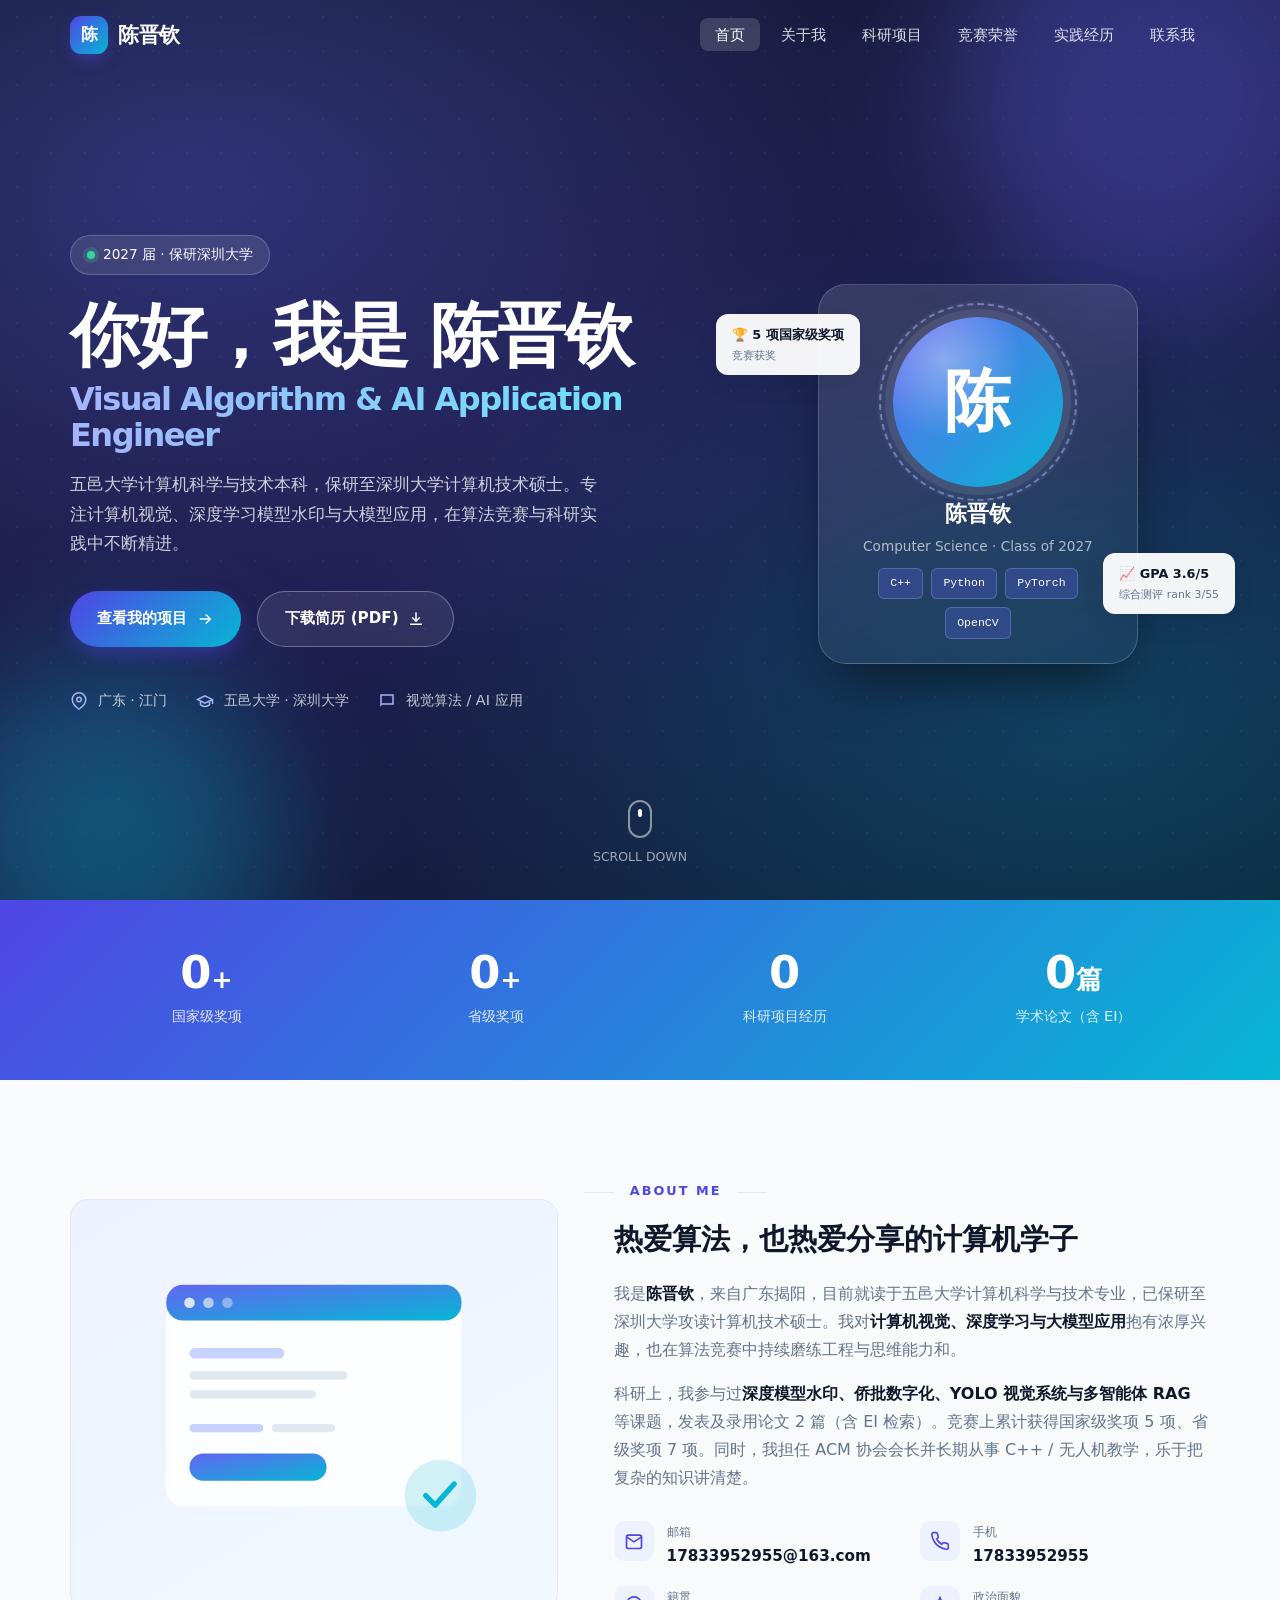
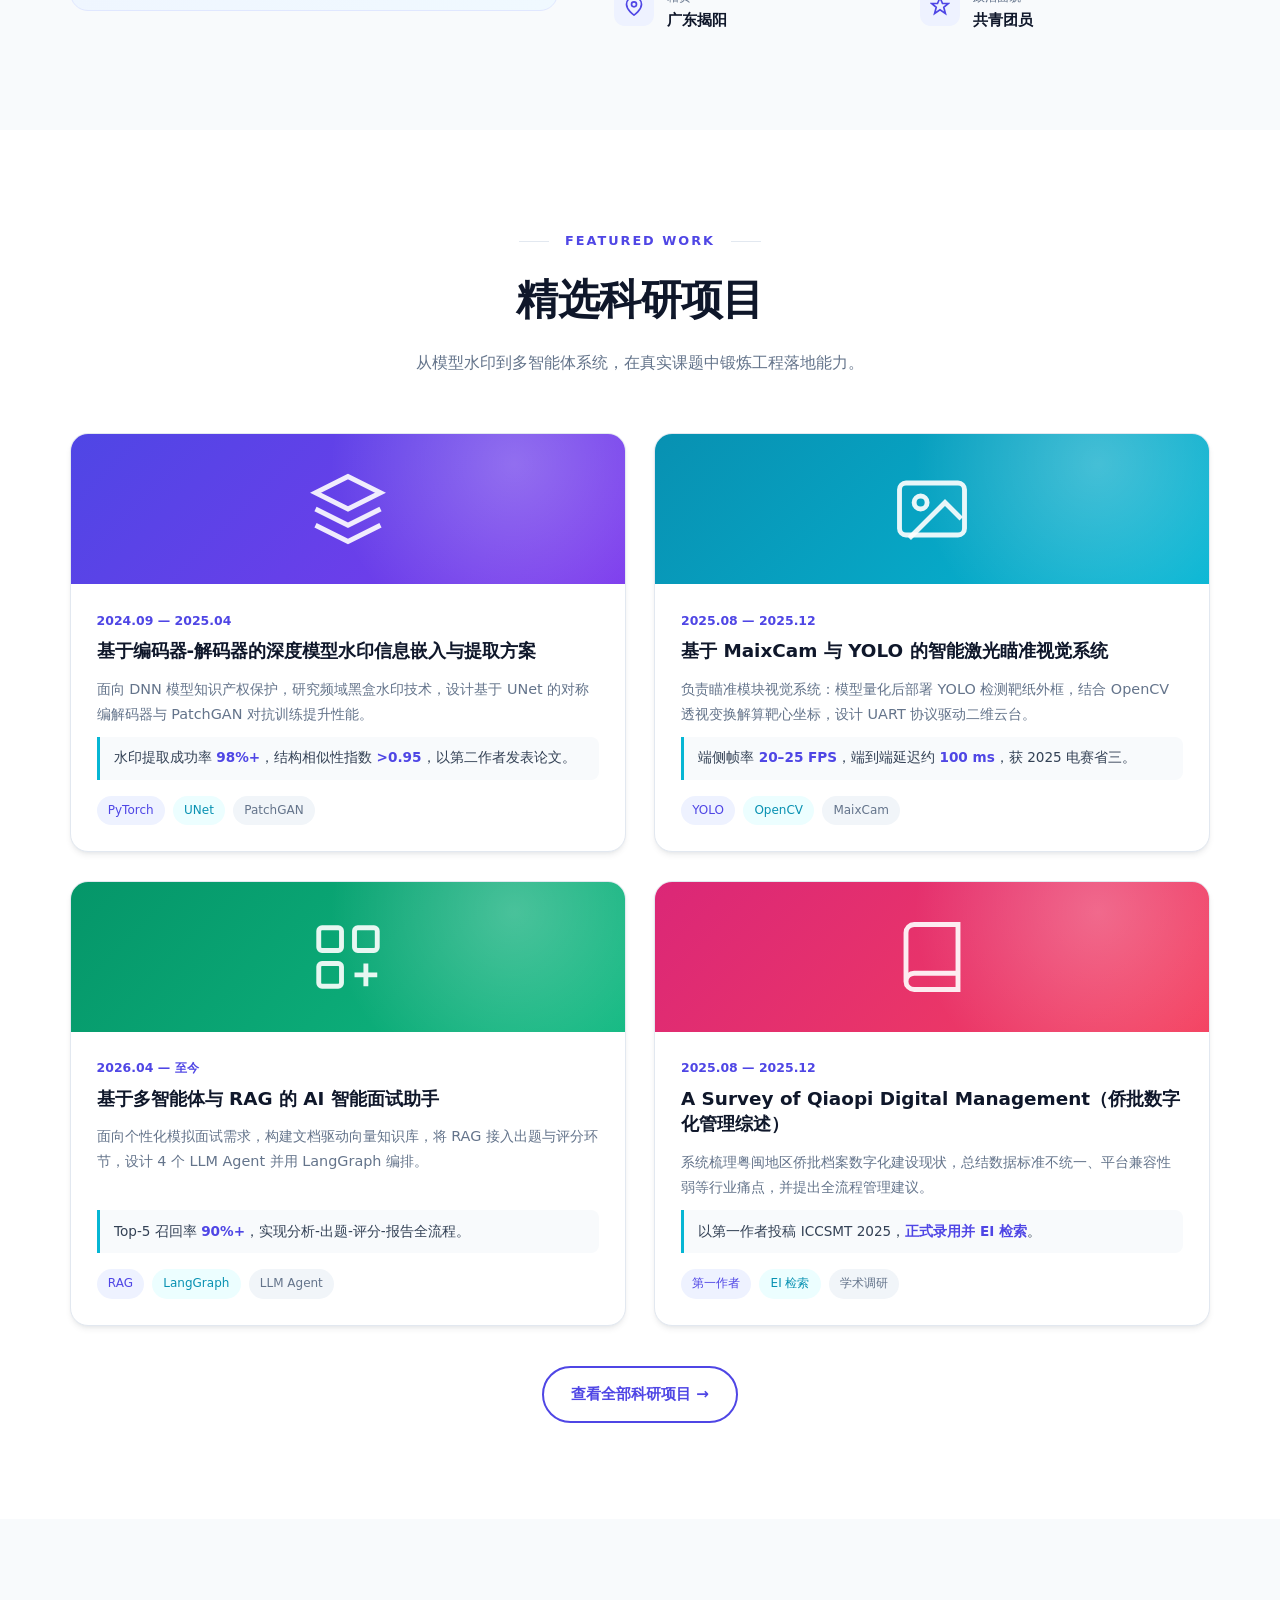
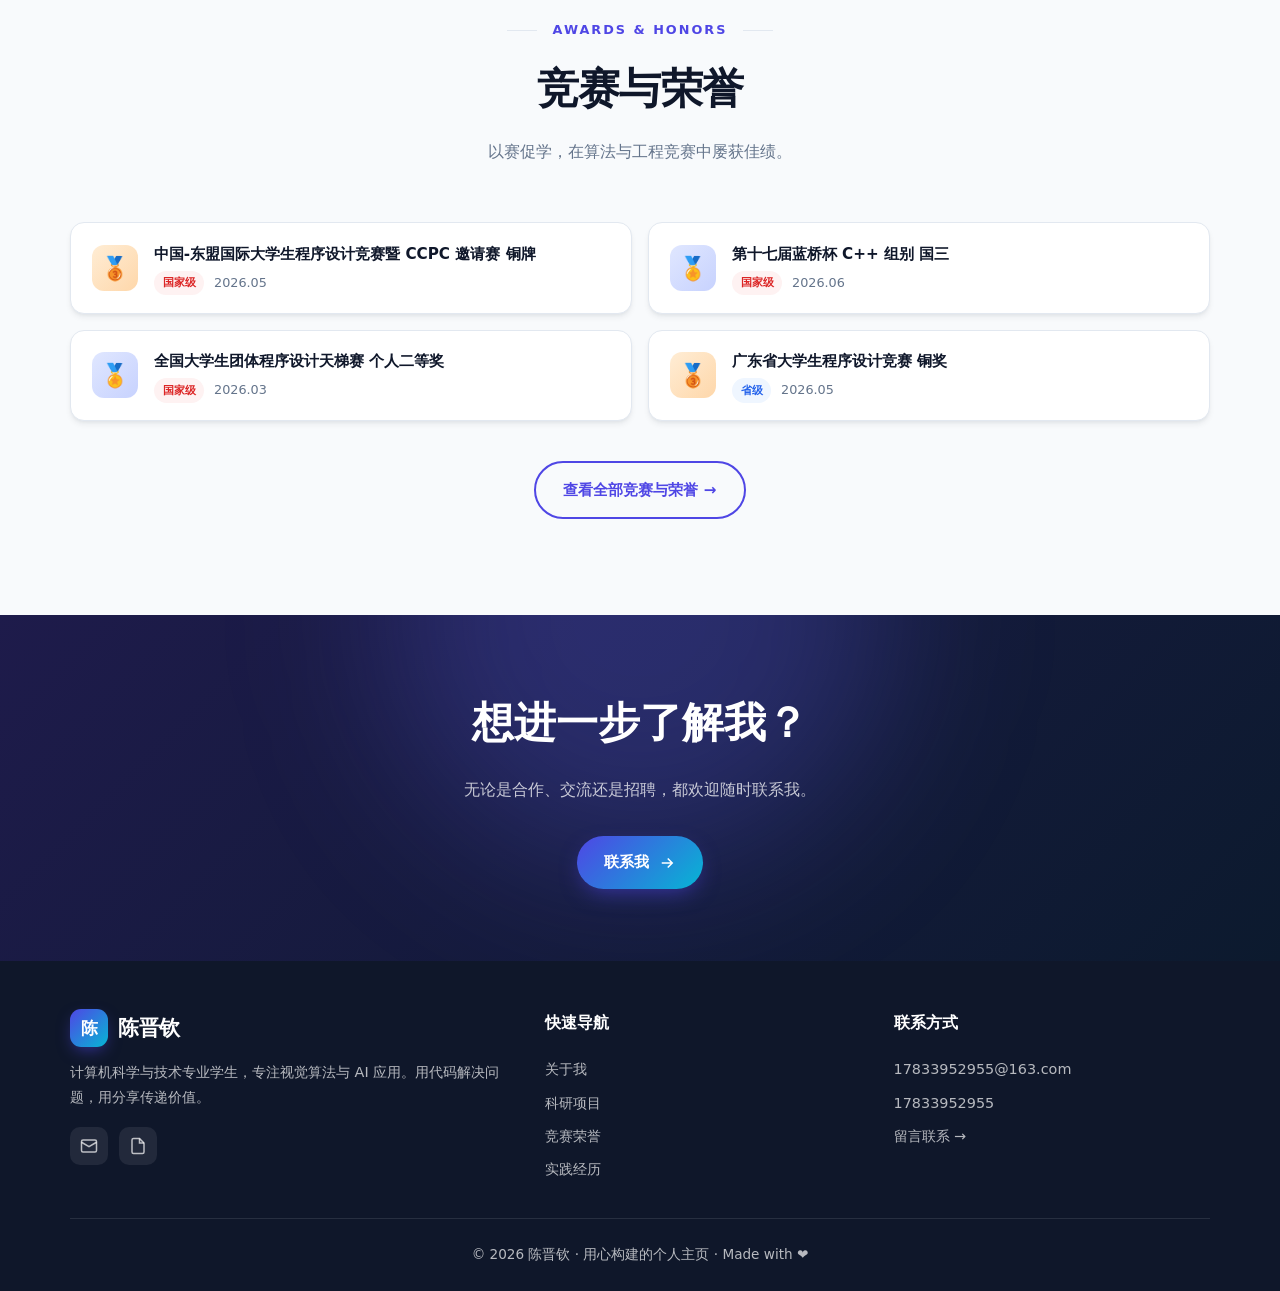
==== index.html @ c3f416b0 "初始化个人简历网站" ====
<!DOCTYPE html>
<html lang="zh-CN">
<head>
<meta charset="UTF-8">
<meta name="viewport" content="width=device-width, initial-scale=1.0">
<title>陈晋钦 · 个人主页</title>
<meta name="description" content="陈晋钦的个人主页 — 五邑大学计算机科学与技术本科，保研深圳大学计算机技术硕士。视觉算法 / AI 应用方向，专注深度学习、计算机视觉与大模型应用。">
<link rel="stylesheet" href="css/style.css">
</head>
<body>

<!-- ========== NAVBAR ========== -->
<nav class="navbar">
  <div class="container">
    <a href="index.html" class="logo"><span class="logo-mark">陈</span> 陈晋钦</a>
    <button class="hamburger" aria-label="菜单">
      <svg viewBox="0 0 24 24" fill="none" stroke="currentColor" stroke-width="2"><path d="M3 6h18M3 12h18M3 18h18"/></svg>
    </button>
    <ul class="nav-links">
      <li><a href="index.html">首页</a></li>
      <li><a href="about.html">关于我</a></li>
      <li><a href="projects.html">科研项目</a></li>
      <li><a href="awards.html">竞赛荣誉</a></li>
      <li><a href="experience.html">实践经历</a></li>
      <li><a href="contact.html">联系我</a></li>
    </ul>
  </div>
</nav>

<!-- ========== HERO ========== -->
<header class="hero">
  <div class="hero-blob blob-1"></div>
  <div class="hero-blob blob-2"></div>
  <div class="container">
    <div class="hero-intro-wrap">
      <span class="hero-badge"><span class="dot"></span> 2027 届 · 保研深圳大学</span>
      <h1>
        <span class="name">你好，我是 陈晋钦</span>
        <span class="role">Visual Algorithm & AI Application Engineer</span>
      </h1>
      <p class="intro">五邑大学计算机科学与技术本科，保研至深圳大学计算机技术硕士。专注计算机视觉、深度学习模型水印与大模型应用，在算法竞赛与科研实践中不断精进。</p>
      <div class="hero-actions">
        <a href="projects.html" class="btn btn-primary">查看我的项目
          <svg viewBox="0 0 24 24" fill="none" stroke="currentColor" stroke-width="2"><path d="M5 12h14M13 6l6 6-6 6"/></svg>
        </a>
        <a href="assets/resume.pdf" target="_blank" class="btn btn-ghost">下载简历 (PDF)
          <svg viewBox="0 0 24 24" fill="none" stroke="currentColor" stroke-width="2"><path d="M12 3v12M7 10l5 5 5-5M4 19h16"/></svg>
        </a>
      </div>
      <div class="hero-meta">
        <div class="meta-item"><svg viewBox="0 0 24 24" fill="none" stroke="currentColor" stroke-width="2"><path d="M21 10c0 7-9 13-9 13s-9-6-9-13a9 9 0 0118 0z"/><circle cx="12" cy="10" r="3"/></svg> 广东 · 江门</div>
        <div class="meta-item"><svg viewBox="0 0 24 24" fill="none" stroke="currentColor" stroke-width="2"><path d="M22 10v6M2 10l10-5 10 5-10 5z"/><path d="M6 12v5c3 3 9 3 12 0v-5"/></svg> 五邑大学 · 深圳大学</div>
        <div class="meta-item"><svg viewBox="0 0 24 24" fill="none" stroke="currentColor" stroke-width="2"><path d="M4 4h16v12H5.17L4 17.17V4z"/></svg> 视觉算法 / AI 应用</div>
      </div>
    </div>
    <div class="hero-visual">
      <div class="hero-card">
        <div class="avatar-wrap">
          <div class="ring"></div>
          <div class="avatar">陈</div>
        </div>
        <div>
          <div class="card-name">陈晋钦</div>
          <div class="card-title">Computer Science · Class of 2027</div>
        </div>
        <div class="code-chips">
          <span>C++</span><span>Python</span><span>PyTorch</span><span>OpenCV</span>
        </div>
      </div>
      <div class="float-tag tag-1">🏆 5 项国家级奖项 <small>竞赛获奖</small></div>
      <div class="float-tag tag-2">📈 GPA 3.6/5 <small>综合测评 rank 3/55</small></div>
    </div>
  </div>
  <div class="scroll-down">
    <div class="mouse"></div>
    <div>SCROLL DOWN</div>
  </div>
</header>

<!-- ========== STATS ========== -->
<section class="stats-band">
  <div class="container stats-grid">
    <div class="stat reveal"><div class="num"><span data-count="5">0</span><span class="plus">+</span></div><div class="label">国家级奖项</div></div>
    <div class="stat reveal"><div class="num"><span data-count="7">0</span><span class="plus">+</span></div><div class="label">省级奖项</div></div>
    <div class="stat reveal"><div class="num"><span data-count="4">0</span></div><div class="label">科研项目经历</div></div>
    <div class="stat reveal"><div class="num"><span data-count="2">0</span><span class="plus">篇</span></div><div class="label">学术论文（含 EI）</div></div>
  </div>
</section>

<!-- ========== ABOUT ========== -->
<section class="section">
  <div class="container about-grid">
    <div class="about-visual reveal">
      <div class="about-illustration">
        <svg viewBox="0 0 400 320" xmlns="http://www.w3.org/2000/svg">
          <defs>
            <linearGradient id="g1" x1="0" y1="0" x2="1" y2="1"><stop offset="0" stop-color="#6366f1"/><stop offset="1" stop-color="#06b6d4"/></linearGradient>
          </defs>
          <rect x="60" y="50" width="280" height="210" rx="16" fill="#fff" opacity=".9"/>
          <rect x="60" y="50" width="280" height="34" rx="16" fill="url(#g1)"/>
          <circle cx="82" cy="67" r="5" fill="#fff" opacity=".8"/><circle cx="100" cy="67" r="5" fill="#fff" opacity=".6"/><circle cx="118" cy="67" r="5" fill="#fff" opacity=".4"/>
          <rect x="82" y="110" width="90" height="10" rx="5" fill="#c7d2fe"/>
          <rect x="82" y="132" width="150" height="8" rx="4" fill="#e2e8f0"/>
          <rect x="82" y="150" width="120" height="8" rx="4" fill="#e2e8f0"/>
          <rect x="82" y="182" width="70" height="8" rx="4" fill="#c7d2fe"/>
          <rect x="160" y="182" width="60" height="8" rx="4" fill="#e2e8f0"/>
          <rect x="82" y="210" width="130" height="26" rx="13" fill="url(#g1)"/>
          <circle cx="320" cy="250" r="34" fill="#06b6d4" opacity=".18"/>
          <path d="M306 250l9 9 18-20" stroke="#06b6d4" stroke-width="5" fill="none" stroke-linecap="round" stroke-linejoin="round"/>
        </svg>
      </div>
    </div>
    <div class="about-text reveal">
      <span class="eyebrow">About Me</span>
      <h3>热爱算法，也热爱分享的计算机学子</h3>
      <p>我是<strong>陈晋钦</strong>，来自广东揭阳，目前就读于五邑大学计算机科学与技术专业，已保研至深圳大学攻读计算机技术硕士。我对<strong>计算机视觉、深度学习与大模型应用</strong>抱有浓厚兴趣，也在算法竞赛中持续磨练工程与思维能力和。</p>
      <p>科研上，我参与过<strong>深度模型水印、侨批数字化、YOLO 视觉系统与多智能体 RAG</strong> 等课题，发表及录用论文 2 篇（含 EI 检索）。竞赛上累计获得国家级奖项 5 项、省级奖项 7 项。同时，我担任 ACM 协会会长并长期从事 C++ / 无人机教学，乐于把复杂的知识讲清楚。</p>
      <div class="info-grid">
        <div class="info-item"><div class="ico"><svg viewBox="0 0 24 24" fill="none" stroke="currentColor" stroke-width="2"><rect x="3" y="5" width="18" height="16" rx="2"/><path d="M3 7l9 6 9-6"/></svg></div><div><div class="lbl">邮箱</div><div class="val">17833952955@163.com</div></div></div>
        <div class="info-item"><div class="ico"><svg viewBox="0 0 24 24" fill="none" stroke="currentColor" stroke-width="2"><path d="M22 16.92v3a2 2 0 01-2.18 2 19.79 19.79 0 01-8.63-3.07 19.5 19.5 0 01-6-6A19.79 19.79 0 012.12 4.18 2 2 0 014.11 2h3a2 2 0 012 1.72c.13.96.36 1.9.7 2.81a2 2 0 01-.45 2.11L8.09 9.91a16 16 0 006 6l1.27-1.27a2 2 0 012.11-.45c.91.34 1.85.57 2.81.7A2 2 0 0122 16.92z"/></svg></div><div><div class="lbl">手机</div><div class="val">17833952955</div></div></div>
        <div class="info-item"><div class="ico"><svg viewBox="0 0 24 24" fill="none" stroke="currentColor" stroke-width="2"><path d="M21 10c0 7-9 13-9 13s-9-6-9-13a9 9 0 0118 0z"/><circle cx="12" cy="10" r="3"/></svg></div><div><div class="lbl">籍贯</div><div class="val">广东揭阳</div></div></div>
        <div class="info-item"><div class="ico"><svg viewBox="0 0 24 24" fill="none" stroke="currentColor" stroke-width="2"><path d="M12 2l3 7h7l-5.5 4.5L18.5 21 12 16.5 5.5 21l2-7.5L2 9h7z"/></svg></div><div><div class="lbl">政治面貌</div><div class="val">共青团员</div></div></div>
      </div>
    </div>
  </div>
</section>

<!-- ========== FEATURED PROJECTS ========== -->
<section class="section section-alt">
  <div class="container">
    <div class="section-head reveal">
      <span class="eyebrow">Featured Work</span>
      <h2>精选科研项目</h2>
      <p class="sub">从模型水印到多智能体系统，在真实课题中锻炼工程落地能力。</p>
    </div>
    <div class="projects-grid">
      <article class="project-card reveal">
        <div class="project-cover cover-1"><svg viewBox="0 0 24 24" fill="none" stroke="currentColor" stroke-width="1.5"><path d="M12 2L2 7l10 5 10-5-10-5zM2 17l10 5 10-5M2 12l10 5 10-5"/></svg></div>
        <div class="project-body">
          <span class="p-date">2024.09 — 2025.04</span>
          <h3>基于编码器-解码器的深度模型水印信息嵌入与提取方案</h3>
          <p>面向 DNN 模型知识产权保护，研究频域黑盒水印技术，设计基于 UNet 的对称编解码器与 PatchGAN 对抗训练提升性能。</p>
          <div class="result">水印提取成功率 <b>98%+</b>，结构相似性指数 <b>&gt;0.95</b>，以第二作者发表论文。</div>
          <div class="tags"><span class="tag primary">PyTorch</span><span class="tag teal">UNet</span><span class="tag">PatchGAN</span></div>
        </div>
      </article>
      <article class="project-card reveal">
        <div class="project-cover cover-2"><svg viewBox="0 0 24 24" fill="none" stroke="currentColor" stroke-width="1.5"><rect x="2" y="4" width="20" height="16" rx="2"/><circle cx="8.5" cy="10" r="2"/><path d="M21 15l-5-5L5 21"/></svg></div>
        <div class="project-body">
          <span class="p-date">2025.08 — 2025.12</span>
          <h3>基于 MaixCam 与 YOLO 的智能激光瞄准视觉系统</h3>
          <p>负责瞄准模块视觉系统：模型量化后部署 YOLO 检测靶纸外框，结合 OpenCV 透视变换解算靶心坐标，设计 UART 协议驱动二维云台。</p>
          <div class="result">端侧帧率 <b>20–25 FPS</b>，端到端延迟约 <b>100 ms</b>，获 2025 电赛省三。</div>
          <div class="tags"><span class="tag primary">YOLO</span><span class="tag teal">OpenCV</span><span class="tag">MaixCam</span></div>
        </div>
      </article>
      <article class="project-card reveal">
        <div class="project-cover cover-4"><svg viewBox="0 0 24 24" fill="none" stroke="currentColor" stroke-width="1.5"><rect x="3" y="3" width="7" height="7" rx="1"/><rect x="14" y="3" width="7" height="7" rx="1"/><rect x="3" y="14" width="7" height="7" rx="1"/><path d="M14 17.5h7M17.5 14v7"/></svg></div>
        <div class="project-body">
          <span class="p-date">2026.04 — 至今</span>
          <h3>基于多智能体与 RAG 的 AI 智能面试助手</h3>
          <p>面向个性化模拟面试需求，构建文档驱动向量知识库，将 RAG 接入出题与评分环节，设计 4 个 LLM Agent 并用 LangGraph 编排。</p>
          <div class="result">Top-5 召回率 <b>90%+</b>，实现分析-出题-评分-报告全流程。</div>
          <div class="tags"><span class="tag primary">RAG</span><span class="tag teal">LangGraph</span><span class="tag">LLM Agent</span></div>
        </div>
      </article>
      <article class="project-card reveal">
        <div class="project-cover cover-3"><svg viewBox="0 0 24 24" fill="none" stroke="currentColor" stroke-width="1.5"><path d="M4 19.5A2.5 2.5 0 016.5 17H20M6.5 2H20v20H6.5A2.5 2.5 0 014 19.5v-15A2.5 2.5 0 016.5 2z"/></svg></div>
        <div class="project-body">
          <span class="p-date">2025.08 — 2025.12</span>
          <h3>A Survey of Qiaopi Digital Management（侨批数字化管理综述）</h3>
          <p>系统梳理粤闽地区侨批档案数字化建设现状，总结数据标准不统一、平台兼容性弱等行业痛点，并提出全流程管理建议。</p>
          <div class="result">以第一作者投稿 ICCSMT 2025，<b>正式录用并 EI 检索</b>。</div>
          <div class="tags"><span class="tag primary">第一作者</span><span class="tag teal">EI 检索</span><span class="tag">学术调研</span></div>
        </div>
      </article>
    </div>
    <div style="text-align:center;margin-top:2.5rem" class="reveal">
      <a href="projects.html" class="btn btn-outline">查看全部科研项目 →</a>
    </div>
  </div>
</section>

<!-- ========== FEATURED AWARDS ========== -->
<section class="section">
  <div class="container">
    <div class="section-head reveal">
      <span class="eyebrow">Awards & Honors</span>
      <h2>竞赛与荣誉</h2>
      <p class="sub">以赛促学，在算法与工程竞赛中屡获佳绩。</p>
    </div>
    <div class="awards-grid">
      <div class="award-item reveal"><div class="award-medal medal-bronze">🥉</div><div class="award-info"><div class="award-name">中国-东盟国际大学生程序设计竞赛暨 CCPC 邀请赛 铜牌</div><div class="award-meta"><span class="level-badge level-national">国家级</span><span>2026.05</span></div></div></div>
      <div class="award-item reveal"><div class="award-medal medal-blue">🏅</div><div class="award-info"><div class="award-name">第十七届蓝桥杯 C++ 组别 国三</div><div class="award-meta"><span class="level-badge level-national">国家级</span><span>2026.06</span></div></div></div>
      <div class="award-item reveal"><div class="award-medal medal-blue">🏅</div><div class="award-info"><div class="award-name">全国大学生团体程序设计天梯赛 个人二等奖</div><div class="award-meta"><span class="level-badge level-national">国家级</span><span>2026.03</span></div></div></div>
      <div class="award-item reveal"><div class="award-medal medal-bronze">🥉</div><div class="award-info"><div class="award-name">广东省大学生程序设计竞赛 铜奖</div><div class="award-meta"><span class="level-badge level-provincial">省级</span><span>2026.05</span></div></div></div>
    </div>
    <div style="text-align:center;margin-top:2.5rem" class="reveal">
      <a href="awards.html" class="btn btn-outline">查看全部竞赛与荣誉 →</a>
    </div>
  </div>
</section>

<!-- ========== CTA ========== -->
<section class="cta-band">
  <div class="container reveal">
    <h2>想进一步了解我？</h2>
    <p>无论是合作、交流还是招聘，都欢迎随时联系我。</p>
    <a href="contact.html" class="btn btn-primary">联系我
      <svg viewBox="0 0 24 24" fill="none" stroke="currentColor" stroke-width="2"><path d="M5 12h14M13 6l6 6-6 6"/></svg>
    </a>
  </div>
</section>

<!-- ========== FOOTER ========== -->
<footer class="footer">
  <div class="container">
    <div class="footer-grid">
      <div class="footer-brand">
        <a href="index.html" class="logo"><span class="logo-mark">陈</span> 陈晋钦</a>
        <p>计算机科学与技术专业学生，专注视觉算法与 AI 应用。用代码解决问题，用分享传递价值。</p>
        <div class="social-row">
          <a href="mailto:17833952955@163.com" aria-label="邮箱"><svg viewBox="0 0 24 24" fill="none" stroke="currentColor" stroke-width="2"><rect x="2" y="4" width="20" height="16" rx="2"/><path d="M2 7l10 6 10-6"/></svg></a>
          <a href="assets/resume.pdf" target="_blank" aria-label="简历"><svg viewBox="0 0 24 24" fill="none" stroke="currentColor" stroke-width="2"><path d="M14 2H6a2 2 0 00-2 2v16a2 2 0 002 2h12a2 2 0 002-2V8z"/><path d="M14 2v6h6"/></svg></a>
        </div>
      </div>
      <div class="footer-col">
        <h5>快速导航</h5>
        <a href="about.html">关于我</a><a href="projects.html">科研项目</a><a href="awards.html">竞赛荣誉</a><a href="experience.html">实践经历</a>
      </div>
      <div class="footer-col">
        <h5>联系方式</h5>
        <a href="mailto:17833952955@163.com">17833952955@163.com</a>
        <a href="tel:17833952955">17833952955</a>
        <a href="contact.html">留言联系 →</a>
      </div>
    </div>
    <div class="footer-bottom">© <span id="year"></span> 陈晋钦 · 用心构建的个人主页 · Made with ❤️</div>
  </div>
</footer>

<button id="toTop" aria-label="返回顶部"><svg viewBox="0 0 24 24" fill="none" stroke="currentColor" stroke-width="2"><path d="M12 19V5M5 12l7-7 7 7"/></svg></button>
<script>document.getElementById('year').textContent = new Date().getFullYear();</script>
<script src="js/main.js"></script>
</body>
</html>
---- css/style.css ----
/* ============================================================
   陈晋钦 · 个人主页  —  Shared Stylesheet
   ============================================================ */

:root {
  --primary: #4f46e5;
  --primary-light: #6366f1;
  --accent: #06b6d4;
  --accent-2: #8b5cf6;
  --dark: #0f172a;
  --dark-2: #1e293b;
  --text: #334155;
  --muted: #64748b;
  --light: #f8fafc;
  --white: #ffffff;
  --border: #e2e8f0;
  --grad: linear-gradient(135deg, #4f46e5 0%, #06b6d4 100%);
  --grad-2: linear-gradient(135deg, #8b5cf6 0%, #6366f1 50%, #06b6d4 100%);
  --shadow-sm: 0 4px 6px -1px rgba(15, 23, 42, .07), 0 2px 4px -2px rgba(15, 23, 42, .07);
  --shadow: 0 10px 30px -10px rgba(15, 23, 42, .18);
  --shadow-lg: 0 25px 50px -12px rgba(15, 23, 42, .25);
  --radius: 18px;
  --maxw: 1140px;
}

* { margin: 0; padding: 0; box-sizing: border-box; }

html { scroll-behavior: smooth; }

body {
  font-family: "Segoe UI", "PingFang SC", "Microsoft YaHei", system-ui, -apple-system, sans-serif;
  color: var(--text);
  background: var(--light);
  line-height: 1.75;
  -webkit-font-smoothing: antialiased;
  overflow-x: hidden;
}

a { text-decoration: none; color: inherit; }
ul { list-style: none; }
img { max-width: 100%; display: block; }
.container { width: 92%; max-width: var(--maxw); margin: 0 auto; }

/* ---------- Gradient text / accents ---------- */
.gradient-text {
  background: var(--grad-2);
  -webkit-background-clip: text;
  background-clip: text;
  -webkit-text-fill-color: transparent;
  color: transparent;
}

/* ---------- Buttons ---------- */
.btn {
  display: inline-flex;
  align-items: center;
  gap: .55rem;
  padding: .85rem 1.7rem;
  border-radius: 50px;
  font-weight: 600;
  font-size: .95rem;
  transition: transform .25s ease, box-shadow .25s ease, background .25s ease;
  border: none;
  cursor: pointer;
}
.btn-primary { background: var(--grad); color: #fff; box-shadow: 0 8px 22px -6px rgba(79,70,229,.6); }
.btn-primary:hover { transform: translateY(-3px); box-shadow: 0 14px 30px -8px rgba(79,70,229,.7); }
.btn-ghost { background: rgba(255,255,255,.08); color: #fff; border: 1px solid rgba(255,255,255,.3); }
.btn-ghost:hover { background: rgba(255,255,255,.16); transform: translateY(-3px); }
.btn-outline { background: transparent; color: var(--primary); border: 2px solid var(--primary); }
.btn-outline:hover { background: var(--primary); color: #fff; transform: translateY(-3px); }
.btn svg { width: 18px; height: 18px; }

/* ============================================================
   NAVBAR
   ============================================================ */
.navbar {
  position: fixed; top: 0; left: 0; right: 0; z-index: 1000;
  padding: 1rem 0;
  transition: background .35s ease, box-shadow .35s ease, padding .35s ease;
}
.navbar.scrolled {
  background: rgba(255,255,255,.92);
  backdrop-filter: blur(14px);
  -webkit-backdrop-filter: blur(14px);
  box-shadow: 0 4px 20px rgba(15,23,42,.07);
  padding: .7rem 0;
}
.navbar .container { display: flex; align-items: center; justify-content: space-between; }
.logo { display: flex; align-items: center; gap: .65rem; font-size: 1.3rem; font-weight: 800; color: #fff; letter-spacing: -.5px; }
.navbar.scrolled .logo { color: var(--dark); }
.logo .logo-mark {
  width: 38px; height: 38px; border-radius: 11px; background: var(--grad);
  display: grid; place-items: center; color: #fff; font-weight: 800; font-size: 1.05rem;
  box-shadow: 0 6px 16px -4px rgba(79,70,229,.6);
}
.nav-links { display: flex; align-items: center; gap: .35rem; }
.nav-links a {
  color: rgba(255,255,255,.85); font-weight: 500; font-size: .92rem;
  padding: .5rem .95rem; border-radius: 8px; transition: color .2s, background .2s;
}
.navbar:not(.scrolled) .nav-links a { color: rgba(255,255,255,.85); }
.navbar.scrolled .nav-links a { color: var(--text); }
.nav-links a:hover, .nav-links a.active { background: rgba(99,102,241,.12); color: var(--primary-light); }
.navbar:not(.scrolled) .nav-links a:hover, .navbar:not(.scrolled) .nav-links a.active { color: #fff; background: rgba(255,255,255,.15); }
.hamburger { display: none; background: none; border: none; cursor: pointer; color: #fff; }
.navbar.scrolled .hamburger { color: var(--dark); }
.hamburger svg { width: 28px; height: 28px; }

/* ============================================================
   HERO
   ============================================================ */
.hero {
  position: relative;
  min-height: 100vh;
  display: flex; align-items: center;
  background: radial-gradient(ellipse at 15% 20%, rgba(99,102,241,.35), transparent 50%),
              radial-gradient(ellipse at 85% 80%, rgba(6,182,212,.25), transparent 50%),
              linear-gradient(160deg, #0f172a 0%, #1e1b4b 55%, #0c1a2e 100%);
  color: #fff;
  overflow: hidden;
  padding: 8rem 0 5rem;
}
.hero::before {
  content: ''; position: absolute; inset: 0;
  background-image: radial-gradient(rgba(255,255,255,.09) 1px, transparent 1px);
  background-size: 34px 34px;
  opacity: .5;
}
.hero-blob { position: absolute; border-radius: 50%; filter: blur(70px); opacity: .35; animation: float 9s ease-in-out infinite; }
.blob-1 { width: 420px; height: 420px; background: #6366f1; top: -120px; right: -80px; }
.blob-2 { width: 340px; height: 340px; background: #06b6d4; bottom: -100px; left: -60px; animation-delay: 3s; }
@keyframes float { 0%,100% { transform: translateY(0) scale(1); } 50% { transform: translateY(-30px) scale(1.08); } }

.hero .container { position: relative; z-index: 2; display: grid; grid-template-columns: 1.15fr .85fr; gap: 3rem; align-items: center; }
.hero-badge {
  display: inline-flex; align-items: center; gap: .5rem;
  padding: .45rem 1rem; border-radius: 50px;
  background: rgba(255,255,255,.1); border: 1px solid rgba(255,255,255,.2);
  font-size: .85rem; font-weight: 500; margin-bottom: 1.4rem; backdrop-filter: blur(6px);
}
.hero-badge .dot { width: 8px; height: 8px; border-radius: 50%; background: #34d399; box-shadow: 0 0 0 4px rgba(52,211,153,.2); }
.hero h1 { font-size: clamp(2.6rem, 6vw, 4.3rem); line-height: 1.12; font-weight: 800; letter-spacing: -1.5px; margin-bottom: 1rem; }
.hero h1 .name { display: block; }
.hero h1 .role { display: block; font-size: clamp(1.4rem, 3vw, 2rem); font-weight: 600; margin-top: .5rem;
  background: linear-gradient(90deg, #a5b4fc, #67e8f9); -webkit-background-clip: text; background-clip: text; -webkit-text-fill-color: transparent; }
.hero p.intro { color: rgba(255,255,255,.78); font-size: 1.06rem; max-width: 540px; margin-bottom: 2rem; }
.hero-actions { display: flex; gap: 1rem; flex-wrap: wrap; }
.hero-meta { display: flex; gap: 1.8rem; flex-wrap: wrap; margin-top: 2.6rem; }
.hero-meta .meta-item { display: flex; align-items: center; gap: .6rem; color: rgba(255,255,255,.75); font-size: .9rem; }
.hero-meta .meta-item svg { width: 18px; height: 18px; color: #a5b4fc; }

/* Hero visual card */
.hero-visual { position: relative; display: flex; justify-content: center; }
.hero-card {
  position: relative; width: 320px; height: 380px; border-radius: 28px;
  background: linear-gradient(155deg, rgba(255,255,255,.12), rgba(255,255,255,.03));
  border: 1px solid rgba(255,255,255,.18);
  backdrop-filter: blur(12px); padding: 1.5rem;
  box-shadow: 0 30px 60px -20px rgba(0,0,0,.6);
  display: flex; flex-direction: column; justify-content: space-between;
}
.avatar-wrap { position: relative; align-self: center; margin-top: .5rem; }
.avatar {
  width: 170px; height: 170px; border-radius: 50%;
  background: linear-gradient(135deg, #6366f1, #06b6d4);
  display: grid; place-items: center; font-size: 4.2rem; font-weight: 800; color: #fff;
  box-shadow: 0 0 0 8px rgba(255,255,255,.08), 0 0 0 16px rgba(255,255,255,.04);
  position: relative; overflow: hidden;
}
.avatar::after { content: ''; position: absolute; inset: 0; background: radial-gradient(circle at 30% 25%, rgba(255,255,255,.35), transparent 45%); }
.ring { position: absolute; inset: -14px; border: 2px dashed rgba(165,180,252,.5); border-radius: 50%; animation: spin 22s linear infinite; }
@keyframes spin { to { transform: rotate(360deg); } }
.hero-card .card-name { text-align: center; font-size: 1.35rem; font-weight: 700; }
.hero-card .card-title { text-align: center; font-size: .85rem; color: rgba(255,255,255,.65); margin-top: .15rem; }
.code-chips { display: flex; gap: .5rem; flex-wrap: wrap; justify-content: center; }
.code-chips span { font-size: .72rem; padding: .3rem .7rem; border-radius: 6px; background: rgba(99,102,241,.25); border: 1px solid rgba(165,180,252,.3); font-family: monospace; }
.float-tag {
  position: absolute; padding: .6rem 1rem; border-radius: 12px;
  background: rgba(255,255,255,.95); color: var(--dark); font-weight: 700; font-size: .8rem;
  box-shadow: var(--shadow); animation: float 6s ease-in-out infinite;
}
.float-tag.tag-1 { top: 30px; left: -30px; }
.float-tag.tag-2 { bottom: 50px; right: -25px; animation-delay: 2s; }
.float-tag small { display: block; font-weight: 500; color: var(--muted); font-size: .68rem; }

.scroll-down { position: absolute; bottom: 2rem; left: 50%; transform: translateX(-50%); z-index: 3; color: rgba(255,255,255,.6); text-align: center; font-size: .78rem; }
.scroll-down .mouse { width: 24px; height: 38px; border: 2px solid rgba(255,255,255,.5); border-radius: 14px; margin: 0 auto .5rem; position: relative; }
.scroll-down .mouse::after { content: ''; position: absolute; top: 7px; left: 50%; transform: translateX(-50%); width: 4px; height: 8px; border-radius: 3px; background: #fff; animation: scroll 1.6s infinite; }
@keyframes scroll { 0% { opacity: 0; transform: translate(-50%, 0); } 40% { opacity: 1; } 100% { opacity: 0; transform: translate(-50%, 12px); } }

/* ============================================================
   SECTIONS
   ============================================================ */
.section { padding: 6rem 0; }
.section-alt { background: #fff; }
.section-head { text-align: center; margin-bottom: 3.5rem; }
.eyebrow {
  display: inline-block; font-size: .8rem; font-weight: 700; letter-spacing: 2px; text-transform: uppercase;
  color: var(--primary); margin-bottom: .7rem; position: relative; padding: 0 1rem;
}
.eyebrow::before, .eyebrow::after { content: ''; position: absolute; top: 50%; width: 30px; height: 1px; background: var(--border); }
.eyebrow::before { right: 100%; } .eyebrow::after { left: 100%; }
.section-head h2 { font-size: clamp(1.9rem, 4vw, 2.6rem); color: var(--dark); font-weight: 800; letter-spacing: -.8px; }
.section-head p.sub { color: var(--muted); max-width: 620px; margin: .8rem auto 0; }

/* ---------- About / intro grid ---------- */
.about-grid { display: grid; grid-template-columns: .9fr 1.1fr; gap: 3.5rem; align-items: center; }
.about-visual { position: relative; }
.about-illustration {
  border-radius: var(--radius); padding: 2rem;
  background: linear-gradient(150deg, #eef2ff, #f0f9ff);
  border: 1px solid #e0e7ff; position: relative; overflow: hidden;
}
.about-illustration svg { width: 100%; height: auto; }
.about-text h3 { font-size: 1.8rem; color: var(--dark); margin-bottom: 1rem; }
.about-text p { color: var(--muted); margin-bottom: 1rem; }
.about-text strong { color: var(--dark); }
.info-grid { display: grid; grid-template-columns: 1fr 1fr; gap: 1rem; margin-top: 1.8rem; }
.info-item { display: flex; gap: .8rem; align-items: flex-start; }
.info-item .ico { width: 40px; height: 40px; flex: 0 0 40px; border-radius: 11px; background: #eef2ff; color: var(--primary); display: grid; place-items: center; }
.info-item .ico svg { width: 20px; height: 20px; }
.info-item .lbl { font-size: .78rem; color: var(--muted); }
.info-item .val { font-weight: 600; color: var(--dark); font-size: .95rem; word-break: break-word; }

/* ---------- Stats ---------- */
.stats-band { background: var(--grad); padding: 3.2rem 0; color: #fff; }
.stats-grid { display: grid; grid-template-columns: repeat(4, 1fr); gap: 1rem; text-align: center; }
.stat .num { font-size: 2.8rem; font-weight: 800; line-height: 1; }
.stat .num .plus { font-size: 1.6rem; }
.stat .label { font-size: .9rem; color: rgba(255,255,255,.85); margin-top: .5rem; }
.stat .divider { width: 1px; height: 45px; background: rgba(255,255,255,.25); margin: 0 auto; }

/* ---------- Cards generic ---------- */
.card {
  background: #fff; border-radius: var(--radius); padding: 1.8rem;
  box-shadow: var(--shadow-sm); border: 1px solid var(--border);
  transition: transform .3s ease, box-shadow .3s ease;
}
.card:hover { transform: translateY(-6px); box-shadow: var(--shadow); }

/* Education timeline */
.timeline { position: relative; padding-left: 2.5rem; }
.timeline::before { content: ''; position: absolute; left: 9px; top: 5px; bottom: 5px; width: 2px; background: linear-gradient(var(--primary), var(--accent)); }
.tl-item { position: relative; margin-bottom: 2rem; }
.tl-item:last-child { margin-bottom: 0; }
.tl-item::before { content: ''; position: absolute; left: -2.5rem; top: 6px; width: 20px; height: 20px; border-radius: 50%; background: #fff; border: 4px solid var(--primary); box-shadow: 0 0 0 4px #eef2ff; }
.tl-date { display: inline-block; font-size: .8rem; font-weight: 600; color: var(--primary); background: #eef2ff; padding: .25rem .7rem; border-radius: 6px; margin-bottom: .6rem; }
.tl-item h4 { font-size: 1.15rem; color: var(--dark); }
.tl-item .org { color: var(--text); font-weight: 600; }
.tl-item .desc { color: var(--muted); font-size: .93rem; margin-top: .4rem; }
.tags { display: flex; gap: .5rem; flex-wrap: wrap; margin-top: .8rem; }
.tag { font-size: .75rem; padding: .28rem .7rem; border-radius: 50px; background: #f1f5f9; color: var(--muted); font-weight: 500; }
.tag.primary { background: #eef2ff; color: var(--primary); }
.tag.teal { background: #ecfeff; color: #0891b2; }

/* ---------- Skills ---------- */
.skills-grid { display: grid; grid-template-columns: repeat(2, 1fr); gap: 2rem 4rem; }
.skill-category h4 { color: var(--dark); font-size: 1.1rem; margin-bottom: 1.1rem; display: flex; align-items: center; gap: .6rem; }
.skill-category h4 .ico { color: var(--primary); }
.skill-category h4 svg { width: 22px; height: 22px; }
.skill-row { margin-bottom: 1.1rem; }
.skill-row .top { display: flex; justify-content: space-between; font-size: .9rem; margin-bottom: .4rem; }
.skill-row .top .name { font-weight: 600; color: var(--text); }
.skill-row .top .pct { color: var(--muted); }
.bar { height: 8px; border-radius: 10px; background: #e2e8f0; overflow: hidden; }
.bar > span { display: block; height: 100%; border-radius: 10px; background: var(--grad); width: 0; transition: width 1.4s cubic-bezier(.22,1,.36,1); }

/* ---------- Projects ---------- */
.projects-grid { display: grid; grid-template-columns: repeat(2, 1fr); gap: 1.8rem; }
.project-card {
  background: #fff; border-radius: var(--radius); overflow: hidden; border: 1px solid var(--border);
  box-shadow: var(--shadow-sm); transition: transform .3s, box-shadow .3s; display: flex; flex-direction: column;
}
.project-card:hover { transform: translateY(-8px); box-shadow: var(--shadow-lg); }
.project-cover { height: 150px; position: relative; display: flex; align-items: center; justify-content: center; overflow: hidden; }
.project-cover::after { content: ''; position: absolute; inset: 0; background: radial-gradient(circle at 80% 20%, rgba(255,255,255,.25), transparent 40%); }
.cover-1 { background: linear-gradient(135deg, #4f46e5, #7c3aed); }
.cover-2 { background: linear-gradient(135deg, #0891b2, #06b6d4); }
.cover-3 { background: linear-gradient(135deg, #db2777, #f43f5e); }
.cover-4 { background: linear-gradient(135deg, #059669, #10b981); }
.project-cover svg { width: 78px; height: 78px; color: rgba(255,255,255,.9); position: relative; z-index: 1; }
.project-body { padding: 1.6rem; display: flex; flex-direction: column; flex: 1; }
.project-body .p-date { font-size: .78rem; color: var(--primary); font-weight: 600; }
.project-body h3 { color: var(--dark); font-size: 1.15rem; margin: .4rem 0 .8rem; line-height: 1.4; }
.project-body p { font-size: .9rem; color: var(--muted); margin-bottom: .6rem; }
.project-body .result {
  font-size: .85rem; color: var(--text); background: #f8fafc; border-left: 3px solid var(--accent);
  padding: .6rem .9rem; border-radius: 0 8px 8px 0; margin-top: auto;
}
.project-body .result b { color: var(--primary); }
.project-body .tags { margin-top: 1rem; }

/* ---------- Awards / competitions ---------- */
.awards-grid { display: grid; grid-template-columns: repeat(2, 1fr); gap: 1rem; }
.award-item {
  display: flex; gap: 1rem; align-items: center; background: #fff; border: 1px solid var(--border);
  border-radius: 14px; padding: 1.1rem 1.3rem; box-shadow: var(--shadow-sm); transition: transform .3s, box-shadow .3s;
}
.award-item:hover { transform: translateX(6px); box-shadow: var(--shadow); }
.award-medal { width: 46px; height: 46px; flex: 0 0 46px; border-radius: 12px; display: grid; place-items: center; font-size: 1.4rem; }
.medal-gold { background: linear-gradient(135deg,#fef3c7,#fde68a); }
.medal-silver { background: linear-gradient(135deg,#e2e8f0,#cbd5e1); }
.medal-bronze { background: linear-gradient(135deg,#ffedd5,#fed7aa); }
.medal-blue { background: linear-gradient(135deg,#e0e7ff,#c7d2fe); }
.award-info .award-name { font-weight: 600; color: var(--dark); font-size: .95rem; }
.award-info .award-meta { font-size: .8rem; color: var(--muted); display: flex; gap: .6rem; align-items: center; margin-top: .2rem; }
.level-badge { font-size: .7rem; padding: .15rem .55rem; border-radius: 50px; font-weight: 600; }
.level-national { background: #fef2f2; color: #dc2626; }
.level-provincial { background: #eff6ff; color: #2563eb; }

/* Honors pills */
.honor-pills { display: flex; flex-wrap: wrap; gap: .8rem; justify-content: center; }
.honor-pill { display: flex; align-items: center; gap: .5rem; background: #fff; border: 1px solid var(--border); padding: .7rem 1.2rem; border-radius: 50px; font-weight: 500; color: var(--text); box-shadow: var(--shadow-sm); }
.honor-pill svg { width: 18px; height: 18px; color: #f59e0b; }

/* ---------- Experience ---------- */
.exp-grid { display: grid; grid-template-columns: repeat(2, 1fr); gap: 1.8rem; }
.exp-card .exp-head { display: flex; align-items: center; gap: 1rem; margin-bottom: 1rem; }
.exp-icon { width: 52px; height: 52px; flex: 0 0 52px; border-radius: 14px; display: grid; place-items: center; color: #fff; }
.exp-icon svg { width: 26px; height: 26px; }
.exp-card h4 { color: var(--dark); font-size: 1.1rem; }
.exp-card .exp-org { color: var(--primary); font-weight: 600; font-size: .9rem; }
.exp-card .exp-date { color: var(--muted); font-size: .8rem; }
.exp-card ul li { position: relative; padding-left: 1.2rem; margin-bottom: .5rem; font-size: .9rem; color: var(--muted); }
.exp-card ul li::before { content: '▹'; position: absolute; left: 0; color: var(--accent); font-weight: bold; }

/* ---------- Contact ---------- */
.contact-wrap { display: grid; grid-template-columns: 1fr 1fr; gap: 2rem; }
.contact-card { display: flex; align-items: center; gap: 1.2rem; padding: 1.5rem; }
.contact-card .cico { width: 54px; height: 54px; flex: 0 0 54px; border-radius: 14px; background: #eef2ff; color: var(--primary); display: grid; place-items: center; }
.contact-card .cico svg { width: 26px; height: 26px; }
.contact-card .clbl { font-size: .8rem; color: var(--muted); }
.contact-card .cval { color: var(--dark); font-weight: 600; word-break: break-all; }
.contact-form { background: #fff; border-radius: var(--radius); padding: 2rem; border: 1px solid var(--border); box-shadow: var(--shadow-sm); }
.contact-form h3 { color: var(--dark); margin-bottom: 1.2rem; }
.form-group { margin-bottom: 1rem; }
.form-group label { display: block; font-size: .85rem; font-weight: 600; margin-bottom: .4rem; color: var(--text); }
.form-group input, .form-group textarea {
  width: 100%; padding: .8rem 1rem; border: 1px solid var(--border); border-radius: 10px;
  font-family: inherit; font-size: .95rem; transition: border .2s, box-shadow .2s; background: var(--light);
}
.form-group input:focus, .form-group textarea:focus { outline: none; border-color: var(--primary); box-shadow: 0 0 0 3px rgba(99,102,241,.12); }
.form-group textarea { resize: vertical; min-height: 110px; }
.form-note { font-size: .8rem; color: var(--muted); margin-top: .8rem; }

/* CTA band */
.cta-band { background: linear-gradient(135deg, #1e1b4b, #0c1a2e); color: #fff; padding: 4.5rem 0; text-align: center; position: relative; overflow: hidden; }
.cta-band::before { content: ''; position: absolute; width: 500px; height: 500px; border-radius: 50%; background: rgba(99,102,241,.25); filter: blur(80px); top: -250px; left: 50%; transform: translateX(-50%); }
.cta-band .container { position: relative; z-index: 2; }
.cta-band h2 { font-size: clamp(1.8rem, 4vw, 2.6rem); margin-bottom: 1rem; }
.cta-band p { color: rgba(255,255,255,.75); margin-bottom: 2rem; }

/* Page hero (inner pages) */
.page-hero {
  background: radial-gradient(ellipse at 80% 20%, rgba(99,102,241,.3), transparent 50%), linear-gradient(160deg, #0f172a, #1e1b4b);
  color: #fff; padding: 9rem 0 4rem; position: relative; overflow: hidden;
}
.page-hero::after { content: ''; position: absolute; inset: 0; background-image: radial-gradient(rgba(255,255,255,.07) 1px, transparent 1px); background-size: 30px 30px; opacity: .5; }
.page-hero .container { position: relative; z-index: 2; }
.page-hero .eyebrow { color: #a5b4fc; }
.page-hero .eyebrow::before, .page-hero .eyebrow::after { background: rgba(255,255,255,.3); }
.page-hero h1 { font-size: clamp(2.2rem, 5vw, 3.2rem); font-weight: 800; letter-spacing: -1px; }
.page-hero p { color: rgba(255,255,255,.75); max-width: 600px; margin-top: .8rem; }
.breadcrumb { font-size: .85rem; color: rgba(255,255,255,.6); margin-bottom: 1rem; }
.breadcrumb a:hover { color: #a5b4fc; }

/* ---------- Footer ---------- */
.footer { background: var(--dark); color: rgba(255,255,255,.7); padding: 3rem 0 1.5rem; }
.footer-grid { display: grid; grid-template-columns: 1.4fr 1fr 1fr; gap: 2rem; margin-bottom: 2rem; }
.footer-brand .logo { margin-bottom: .8rem; }
.footer-brand p { font-size: .9rem; }
.footer-col h5 { color: #fff; margin-bottom: 1rem; font-size: 1rem; }
.footer-col a { display: block; padding: .25rem 0; font-size: .9rem; transition: color .2s; }
.footer-col a:hover { color: #a5b4fc; }
.footer-bottom { border-top: 1px solid rgba(255,255,255,.1); padding-top: 1.5rem; text-align: center; font-size: .85rem; }
.social-row { display: flex; gap: .7rem; margin-top: 1rem; }
.social-row a { width: 38px; height: 38px; border-radius: 10px; background: rgba(255,255,255,.08); display: grid; place-items: center; transition: background .2s, transform .2s; }
.social-row a:hover { background: var(--primary); transform: translateY(-3px); }
.social-row svg { width: 18px; height: 18px; }

/* Back to top */
#toTop {
  position: fixed; bottom: 1.8rem; right: 1.8rem; width: 46px; height: 46px; border-radius: 50%;
  background: var(--grad); color: #fff; border: none; cursor: pointer; display: grid; place-items: center;
  box-shadow: var(--shadow); opacity: 0; visibility: hidden; transition: opacity .3s, visibility .3s, transform .3s; z-index: 999;
}
#toTop.show { opacity: 1; visibility: visible; }
#toTop:hover { transform: translateY(-4px); }
#toTop svg { width: 20px; height: 20px; }

/* Reveal animation */
.reveal { opacity: 0; transform: translateY(28px); transition: opacity .7s ease, transform .7s ease; }
.reveal.visible { opacity: 1; transform: translateY(0); }

/* ============================================================
   RESPONSIVE
   ============================================================ */
@media (max-width: 900px) {
  .hero .container { grid-template-columns: 1fr; text-align: center; }
  .hero-visual { margin-top: 2rem; }
  .hero-intro-wrap { display: flex; flex-direction: column; align-items: center; }
  .hero-actions, .hero-meta { justify-content: center; }
  .about-grid, .skills-grid, .projects-grid, .awards-grid, .exp-grid, .contact-wrap { grid-template-columns: 1fr; }
  .stats-grid { grid-template-columns: repeat(2, 1fr); gap: 1.5rem; }
  .footer-grid { grid-template-columns: 1fr; }
  .nav-links {
    position: fixed; top: 68px; left: 0; right: 0; flex-direction: column;
    background: #fff; padding: 1rem; gap: .3rem; box-shadow: var(--shadow);
    transform: translateY(-150%); opacity: 0; transition: transform .35s ease, opacity .35s ease;
  }
  .nav-links.open { transform: translateY(0); opacity: 1; }
  .nav-links a, .navbar.scrolled .nav-links a { color: var(--text); }
  .nav-links a:hover, .nav-links a.active { color: var(--primary); }
  .hamburger { display: block; }
}
@media (max-width: 520px) {
  .stats-grid { grid-template-columns: 1fr 1fr; }
  .stat .num { font-size: 2.1rem; }
  .info-grid { grid-template-columns: 1fr; }
  .hero-card { width: 280px; height: 350px; }
  .avatar { width: 140px; height: 140px; font-size: 3.4rem; }
}
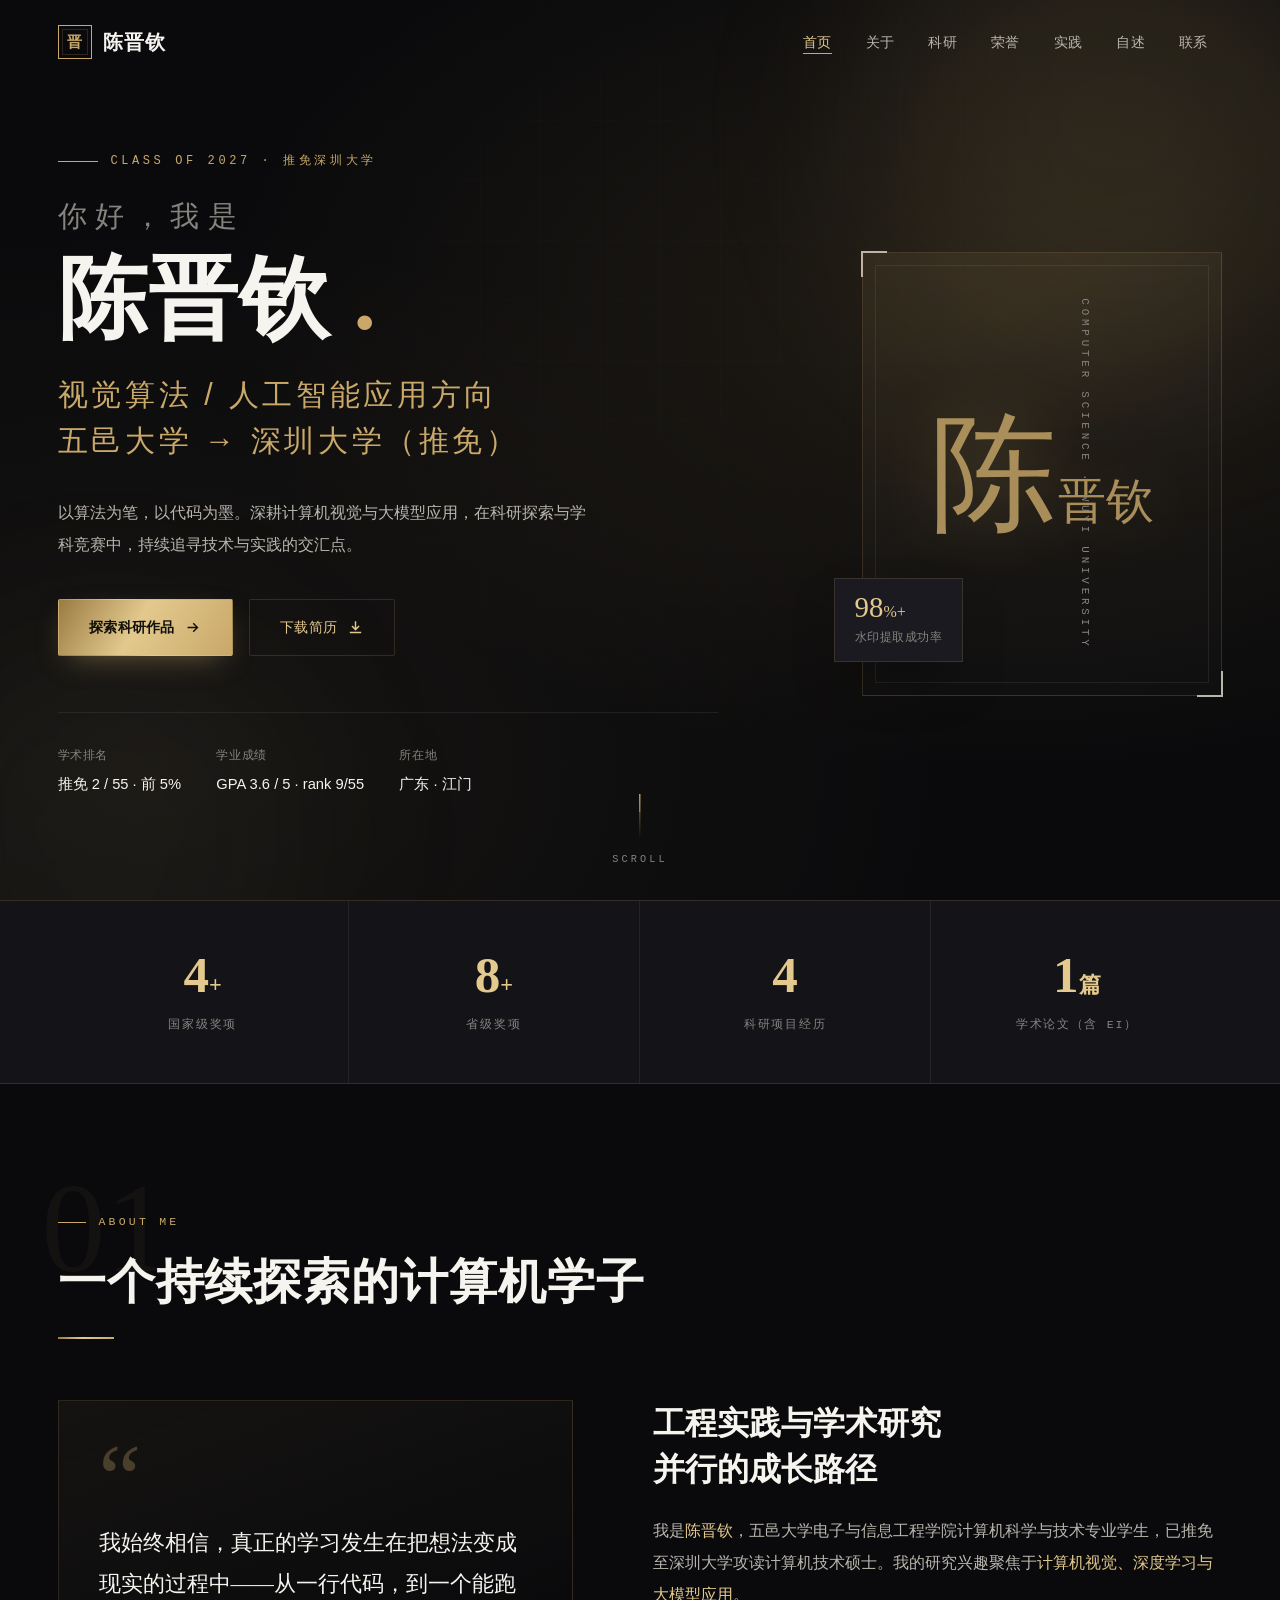
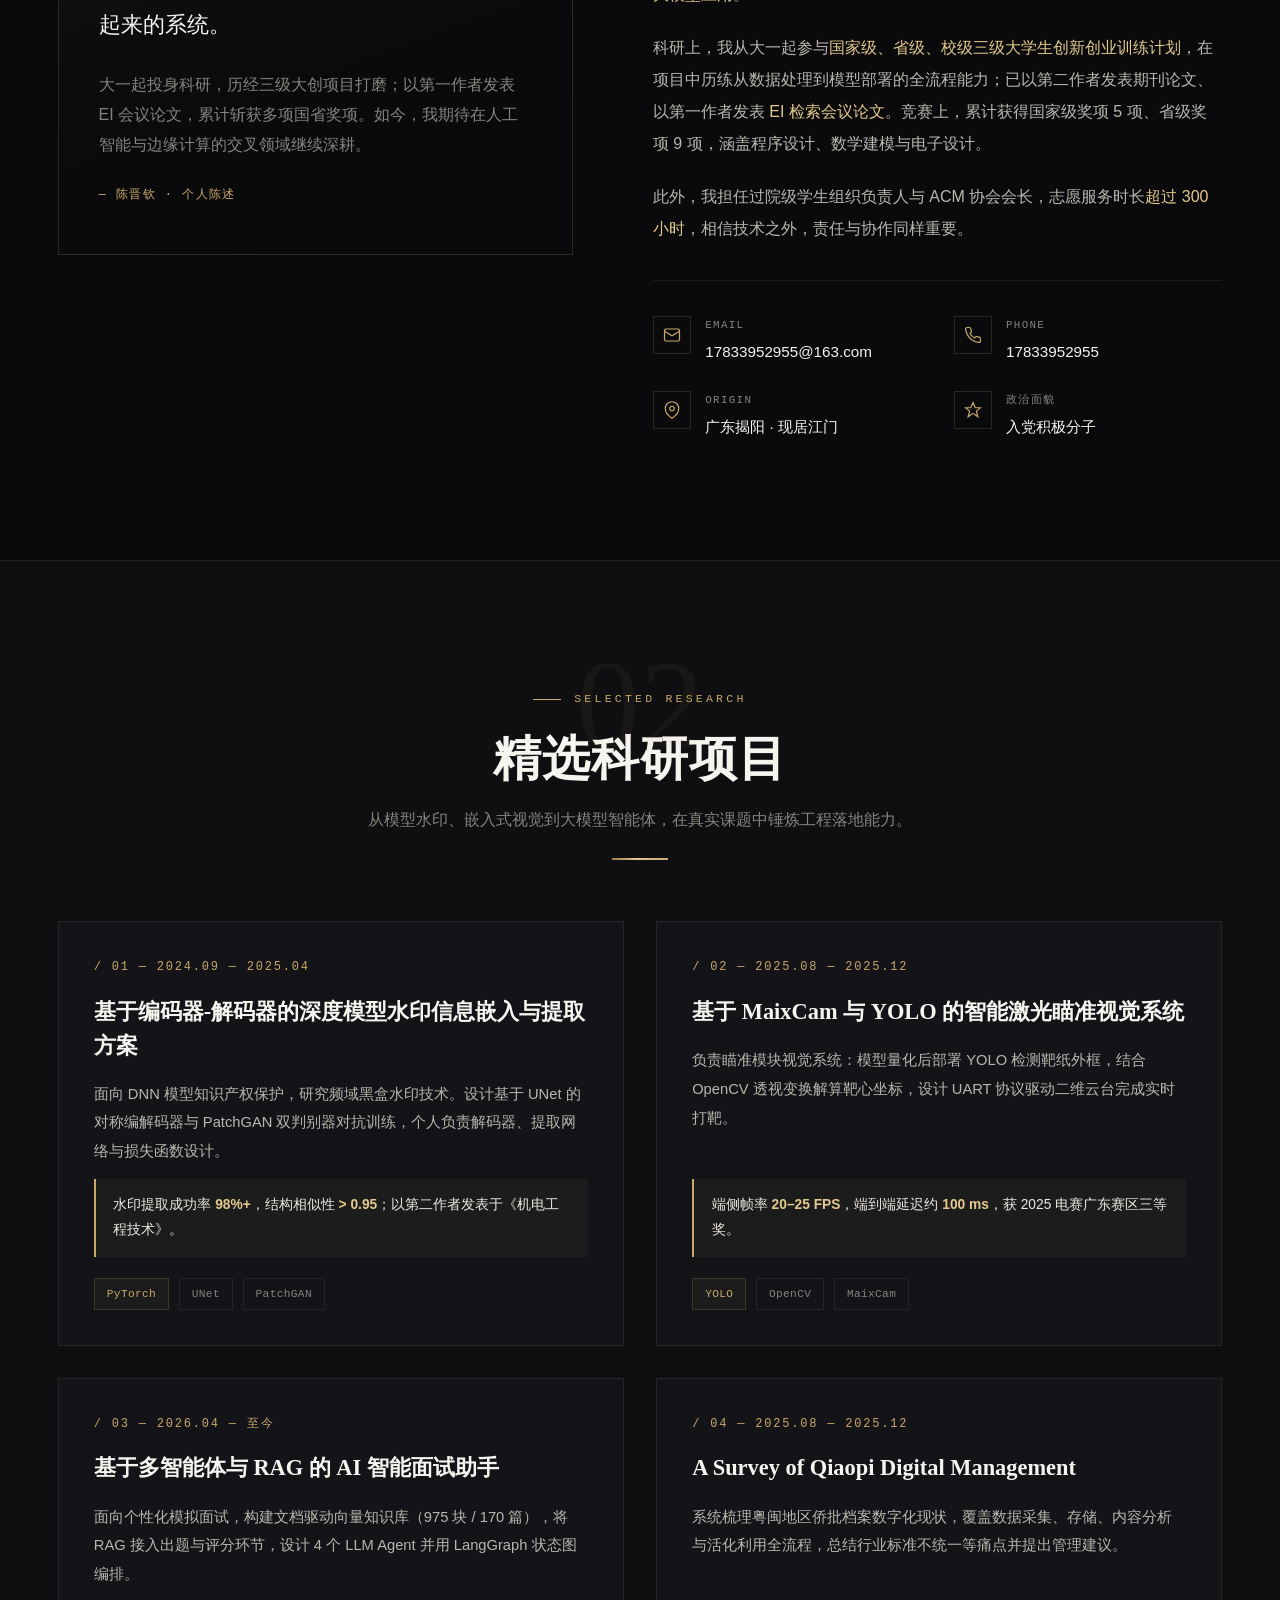
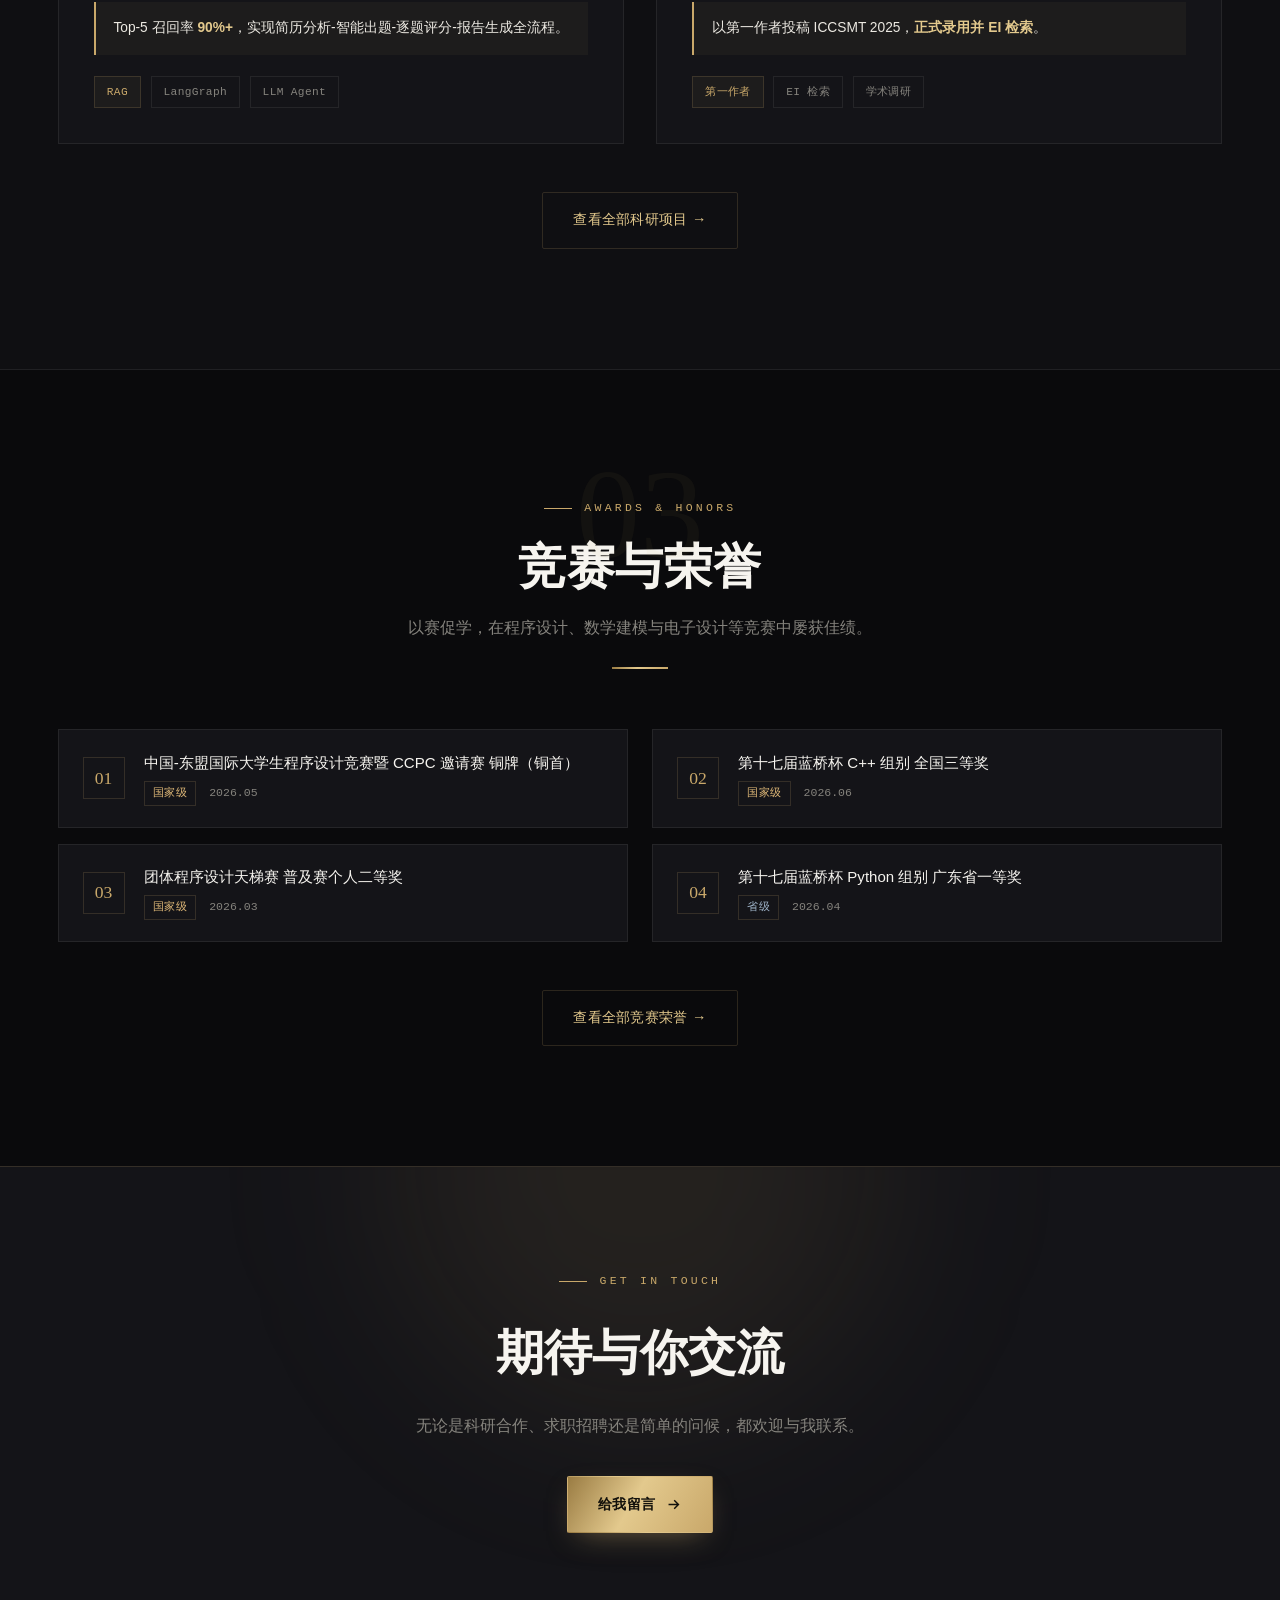
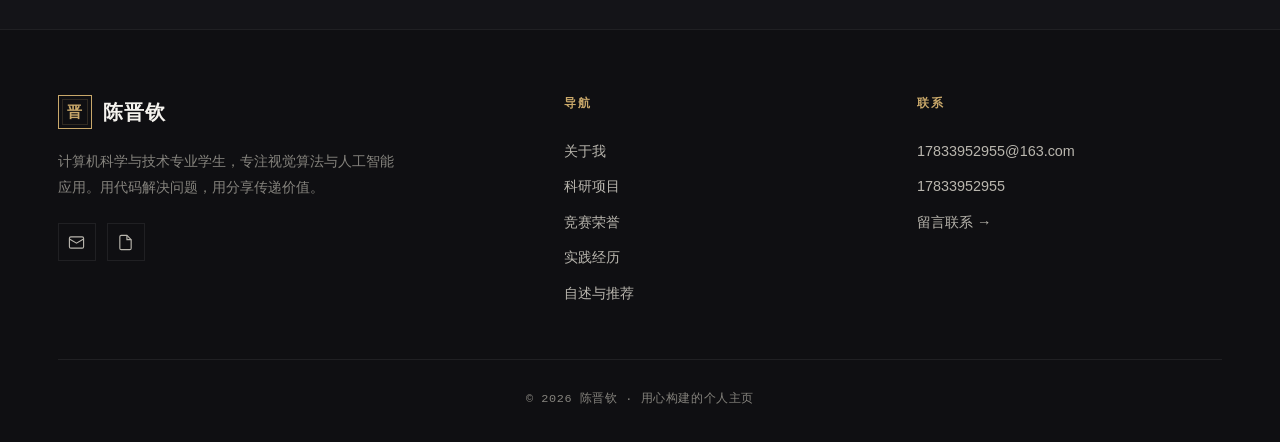
==== commit 8fd730e4: "重新设计高级感个人主页并整合保研材料" ====
--- a/index.html
+++ b/index.html
@@ -4,241 +4,218 @@
 <meta charset="UTF-8">
 <meta name="viewport" content="width=device-width, initial-scale=1.0">
 <title>陈晋钦 · 个人主页</title>
-<meta name="description" content="陈晋钦的个人主页 — 五邑大学计算机科学与技术本科，保研深圳大学计算机技术硕士。视觉算法 / AI 应用方向，专注深度学习、计算机视觉与大模型应用。">
+<meta name="description" content="陈晋钦 — 五邑大学计算机科学与技术本科，推免深圳大学计算机技术硕士。专注计算机视觉、深度学习与大模型应用。">
 <link rel="stylesheet" href="css/style.css">
 </head>
 <body>
 
-<!-- ========== NAVBAR ========== -->
+<!-- NAVBAR -->
 <nav class="navbar">
   <div class="container">
-    <a href="index.html" class="logo"><span class="logo-mark">陈</span> 陈晋钦</a>
-    <button class="hamburger" aria-label="菜单">
-      <svg viewBox="0 0 24 24" fill="none" stroke="currentColor" stroke-width="2"><path d="M3 6h18M3 12h18M3 18h18"/></svg>
-    </button>
+    <a href="index.html" class="logo"><span class="mark">晋</span> 陈晋钦</a>
+    <button class="hamburger" aria-label="菜单"><svg viewBox="0 0 24 24" fill="none" stroke="currentColor" stroke-width="1.5"><path d="M3 6h18M3 12h18M3 18h18"/></svg></button>
     <ul class="nav-links">
       <li><a href="index.html">首页</a></li>
-      <li><a href="about.html">关于我</a></li>
-      <li><a href="projects.html">科研项目</a></li>
-      <li><a href="awards.html">竞赛荣誉</a></li>
-      <li><a href="experience.html">实践经历</a></li>
-      <li><a href="contact.html">联系我</a></li>
+      <li><a href="about.html">关于</a></li>
+      <li><a href="projects.html">科研</a></li>
+      <li><a href="awards.html">荣誉</a></li>
+      <li><a href="experience.html">实践</a></li>
+      <li><a href="statement.html">自述</a></li>
+      <li><a href="contact.html">联系</a></li>
     </ul>
   </div>
 </nav>
 
-<!-- ========== HERO ========== -->
-<header class="hero">
-  <div class="hero-blob blob-1"></div>
-  <div class="hero-blob blob-2"></div>
-  <div class="container">
-    <div class="hero-intro-wrap">
-      <span class="hero-badge"><span class="dot"></span> 2027 届 · 保研深圳大学</span>
+<!-- HERO -->
+<header class="hero grain">
+  <div class="glow-orb orb-1"></div>
+  <div class="glow-orb orb-2"></div>
+  <div class="container">
+    <div>
+      <div class="hero-kicker"><span class="line"></span> Class of 2027 · 推免深圳大学</div>
       <h1>
-        <span class="name">你好，我是 陈晋钦</span>
-        <span class="role">Visual Algorithm & AI Application Engineer</span>
+        <span class="hello">你好，我是</span>
+        <span class="nm">陈晋钦 <span class="gold">.</span></span>
+        <span class="title">视觉算法 / 人工智能应用方向<br>五邑大学 → 深圳大学（推免）</span>
       </h1>
-      <p class="intro">五邑大学计算机科学与技术本科，保研至深圳大学计算机技术硕士。专注计算机视觉、深度学习模型水印与大模型应用，在算法竞赛与科研实践中不断精进。</p>
+      <p class="lede">以算法为笔，以代码为墨。深耕计算机视觉与大模型应用，在科研探索与学科竞赛中，持续追寻技术与实践的交汇点。</p>
       <div class="hero-actions">
-        <a href="projects.html" class="btn btn-primary">查看我的项目
+        <a href="projects.html" class="btn btn-gold">探索科研作品
           <svg viewBox="0 0 24 24" fill="none" stroke="currentColor" stroke-width="2"><path d="M5 12h14M13 6l6 6-6 6"/></svg>
         </a>
-        <a href="assets/resume.pdf" target="_blank" class="btn btn-ghost">下载简历 (PDF)
+        <a href="assets/resume.pdf" target="_blank" class="btn btn-line">下载简历
           <svg viewBox="0 0 24 24" fill="none" stroke="currentColor" stroke-width="2"><path d="M12 3v12M7 10l5 5 5-5M4 19h16"/></svg>
         </a>
       </div>
       <div class="hero-meta">
-        <div class="meta-item"><svg viewBox="0 0 24 24" fill="none" stroke="currentColor" stroke-width="2"><path d="M21 10c0 7-9 13-9 13s-9-6-9-13a9 9 0 0118 0z"/><circle cx="12" cy="10" r="3"/></svg> 广东 · 江门</div>
-        <div class="meta-item"><svg viewBox="0 0 24 24" fill="none" stroke="currentColor" stroke-width="2"><path d="M22 10v6M2 10l10-5 10 5-10 5z"/><path d="M6 12v5c3 3 9 3 12 0v-5"/></svg> 五邑大学 · 深圳大学</div>
-        <div class="meta-item"><svg viewBox="0 0 24 24" fill="none" stroke="currentColor" stroke-width="2"><path d="M4 4h16v12H5.17L4 17.17V4z"/></svg> 视觉算法 / AI 应用</div>
+        <div class="m">学术排名<b>推免 2 / 55 · 前 5%</b></div>
+        <div class="m">学业成绩<b>GPA 3.6 / 5 · rank 9/55</b></div>
+        <div class="m">所在地<b>广东 · 江门</b></div>
       </div>
     </div>
     <div class="hero-visual">
-      <div class="hero-card">
-        <div class="avatar-wrap">
-          <div class="ring"></div>
-          <div class="avatar">陈</div>
-        </div>
-        <div>
-          <div class="card-name">陈晋钦</div>
-          <div class="card-title">Computer Science · Class of 2027</div>
-        </div>
-        <div class="code-chips">
-          <span>C++</span><span>Python</span><span>PyTorch</span><span>OpenCV</span>
-        </div>
-      </div>
-      <div class="float-tag tag-1">🏆 5 项国家级奖项 <small>竞赛获奖</small></div>
-      <div class="float-tag tag-2">📈 GPA 3.6/5 <small>综合测评 rank 3/55</small></div>
-    </div>
-  </div>
-  <div class="scroll-down">
-    <div class="mouse"></div>
-    <div>SCROLL DOWN</div>
-  </div>
+      <div class="portrait">
+        <div class="corner c1"></div><div class="corner c2"></div>
+        <div class="frame">
+          <div class="monogram">陈<small>晋钦</small></div>
+        </div>
+        <span class="tag-vert">Computer Science · Wuyi University</span>
+        <div class="badge-float">
+          <div class="big">98<span style="font-size:1rem">%+</span></div>
+          <div class="cap">水印提取成功率</div>
+        </div>
+      </div>
+    </div>
+  </div>
+  <div class="scroll-cue"><div class="bar"></div>SCROLL</div>
 </header>
 
-<!-- ========== STATS ========== -->
+<!-- STATS -->
 <section class="stats-band">
   <div class="container stats-grid">
-    <div class="stat reveal"><div class="num"><span data-count="5">0</span><span class="plus">+</span></div><div class="label">国家级奖项</div></div>
-    <div class="stat reveal"><div class="num"><span data-count="7">0</span><span class="plus">+</span></div><div class="label">省级奖项</div></div>
-    <div class="stat reveal"><div class="num"><span data-count="4">0</span></div><div class="label">科研项目经历</div></div>
-    <div class="stat reveal"><div class="num"><span data-count="2">0</span><span class="plus">篇</span></div><div class="label">学术论文（含 EI）</div></div>
-  </div>
-</section>
-
-<!-- ========== ABOUT ========== -->
+    <div class="stat reveal"><div class="num" data-count="5">0<span class="suffix">+</span></div><div class="label">国家级奖项</div></div>
+    <div class="stat reveal"><div class="num" data-count="9">0<span class="suffix">+</span></div><div class="label">省级奖项</div></div>
+    <div class="stat reveal"><div class="num" data-count="5">0</div><div class="label">科研项目经历</div></div>
+    <div class="stat reveal"><div class="num" data-count="2">0<span class="suffix">篇</span></div><div class="label">学术论文（含 EI）</div></div>
+  </div>
+</section>
+
+<!-- ABOUT -->
 <section class="section">
-  <div class="container about-grid">
-    <div class="about-visual reveal">
-      <div class="about-illustration">
-        <svg viewBox="0 0 400 320" xmlns="http://www.w3.org/2000/svg">
-          <defs>
-            <linearGradient id="g1" x1="0" y1="0" x2="1" y2="1"><stop offset="0" stop-color="#6366f1"/><stop offset="1" stop-color="#06b6d4"/></linearGradient>
-          </defs>
-          <rect x="60" y="50" width="280" height="210" rx="16" fill="#fff" opacity=".9"/>
-          <rect x="60" y="50" width="280" height="34" rx="16" fill="url(#g1)"/>
-          <circle cx="82" cy="67" r="5" fill="#fff" opacity=".8"/><circle cx="100" cy="67" r="5" fill="#fff" opacity=".6"/><circle cx="118" cy="67" r="5" fill="#fff" opacity=".4"/>
-          <rect x="82" y="110" width="90" height="10" rx="5" fill="#c7d2fe"/>
-          <rect x="82" y="132" width="150" height="8" rx="4" fill="#e2e8f0"/>
-          <rect x="82" y="150" width="120" height="8" rx="4" fill="#e2e8f0"/>
-          <rect x="82" y="182" width="70" height="8" rx="4" fill="#c7d2fe"/>
-          <rect x="160" y="182" width="60" height="8" rx="4" fill="#e2e8f0"/>
-          <rect x="82" y="210" width="130" height="26" rx="13" fill="url(#g1)"/>
-          <circle cx="320" cy="250" r="34" fill="#06b6d4" opacity=".18"/>
-          <path d="M306 250l9 9 18-20" stroke="#06b6d4" stroke-width="5" fill="none" stroke-linecap="round" stroke-linejoin="round"/>
-        </svg>
-      </div>
-    </div>
-    <div class="about-text reveal">
+  <div class="container">
+    <div class="section-head reveal">
+      <span class="section-num">01</span>
       <span class="eyebrow">About Me</span>
-      <h3>热爱算法，也热爱分享的计算机学子</h3>
-      <p>我是<strong>陈晋钦</strong>，来自广东揭阳，目前就读于五邑大学计算机科学与技术专业，已保研至深圳大学攻读计算机技术硕士。我对<strong>计算机视觉、深度学习与大模型应用</strong>抱有浓厚兴趣，也在算法竞赛中持续磨练工程与思维能力和。</p>
-      <p>科研上，我参与过<strong>深度模型水印、侨批数字化、YOLO 视觉系统与多智能体 RAG</strong> 等课题，发表及录用论文 2 篇（含 EI 检索）。竞赛上累计获得国家级奖项 5 项、省级奖项 7 项。同时，我担任 ACM 协会会长并长期从事 C++ / 无人机教学，乐于把复杂的知识讲清楚。</p>
-      <div class="info-grid">
-        <div class="info-item"><div class="ico"><svg viewBox="0 0 24 24" fill="none" stroke="currentColor" stroke-width="2"><rect x="3" y="5" width="18" height="16" rx="2"/><path d="M3 7l9 6 9-6"/></svg></div><div><div class="lbl">邮箱</div><div class="val">17833952955@163.com</div></div></div>
-        <div class="info-item"><div class="ico"><svg viewBox="0 0 24 24" fill="none" stroke="currentColor" stroke-width="2"><path d="M22 16.92v3a2 2 0 01-2.18 2 19.79 19.79 0 01-8.63-3.07 19.5 19.5 0 01-6-6A19.79 19.79 0 012.12 4.18 2 2 0 014.11 2h3a2 2 0 012 1.72c.13.96.36 1.9.7 2.81a2 2 0 01-.45 2.11L8.09 9.91a16 16 0 006 6l1.27-1.27a2 2 0 012.11-.45c.91.34 1.85.57 2.81.7A2 2 0 0122 16.92z"/></svg></div><div><div class="lbl">手机</div><div class="val">17833952955</div></div></div>
-        <div class="info-item"><div class="ico"><svg viewBox="0 0 24 24" fill="none" stroke="currentColor" stroke-width="2"><path d="M21 10c0 7-9 13-9 13s-9-6-9-13a9 9 0 0118 0z"/><circle cx="12" cy="10" r="3"/></svg></div><div><div class="lbl">籍贯</div><div class="val">广东揭阳</div></div></div>
-        <div class="info-item"><div class="ico"><svg viewBox="0 0 24 24" fill="none" stroke="currentColor" stroke-width="2"><path d="M12 2l3 7h7l-5.5 4.5L18.5 21 12 16.5 5.5 21l2-7.5L2 9h7z"/></svg></div><div><div class="lbl">政治面貌</div><div class="val">共青团员</div></div></div>
-      </div>
-    </div>
-  </div>
-</section>
-
-<!-- ========== FEATURED PROJECTS ========== -->
+      <h2>一个持续探索的计算机学子</h2>
+      <div class="gold-rule"></div>
+    </div>
+    <div class="about-grid">
+      <div class="reveal">
+        <div class="quote-card">
+          <div class="qmark">“</div>
+          <p>我始终相信，真正的学习发生在把想法变成现实的过程中——从一行代码，到一个能跑起来的系统。</p>
+          <p style="font-size:1rem;color:var(--muted);font-family:var(--sans);text-indent:0">大一起投身科研，历经三级大创项目打磨；以第一作者发表 EI 会议论文，累计斩获多项国省奖项。如今，我期待在人工智能与边缘计算的交叉领域继续深耕。</p>
+          <div class="sig">— 陈晋钦 · 个人陈述</div>
+        </div>
+      </div>
+      <div class="about-text reveal">
+        <h3>工程实践与学术研究<br>并行的成长路径</h3>
+        <p>我是<strong>陈晋钦</strong>，五邑大学电子与信息工程学院计算机科学与技术专业学生，已推免至深圳大学攻读计算机技术硕士。我的研究兴趣聚焦于<strong>计算机视觉、深度学习与大模型应用</strong>。</p>
+        <p>科研上，我从大一起参与<strong>国家级、省级、校级三级大学生创新创业训练计划</strong>，在项目中历练从数据处理到模型部署的全流程能力；已以第二作者发表期刊论文、以第一作者发表 <strong>EI 检索会议论文</strong>。竞赛上，累计获得国家级奖项 5 项、省级奖项 9 项，涵盖程序设计、数学建模与电子设计。</p>
+        <p>此外，我担任过院级学生组织负责人与 ACM 协会会长，志愿服务时长<strong>超过 300 小时</strong>，相信技术之外，责任与协作同样重要。</p>
+        <div class="info-grid">
+          <div class="info-item"><div class="ico"><svg viewBox="0 0 24 24" fill="none" stroke="currentColor" stroke-width="1.6"><rect x="2" y="4" width="20" height="16" rx="2"/><path d="M2 7l10 6 10-6"/></svg></div><div><div class="lbl">Email</div><div class="val">17833952955@163.com</div></div></div>
+          <div class="info-item"><div class="ico"><svg viewBox="0 0 24 24" fill="none" stroke="currentColor" stroke-width="1.6"><path d="M22 16.92v3a2 2 0 01-2.18 2 19.8 19.8 0 01-8.63-3.07 19.5 19.5 0 01-6-6A19.8 19.8 0 012.12 4.18 2 2 0 014.11 2h3a2 2 0 012 1.72c.13.96.36 1.9.7 2.81a2 2 0 01-.45 2.11L8.09 9.91a16 16 0 006 6l1.27-1.27a2 2 0 012.11-.45c.91.34 1.85.57 2.81.7A2 2 0 0122 16.92z"/></svg></div><div><div class="lbl">Phone</div><div class="val">17833952955</div></div></div>
+          <div class="info-item"><div class="ico"><svg viewBox="0 0 24 24" fill="none" stroke="currentColor" stroke-width="1.6"><path d="M21 10c0 7-9 13-9 13s-9-6-9-13a9 9 0 0118 0z"/><circle cx="12" cy="10" r="3"/></svg></div><div><div class="lbl">Origin</div><div class="val">广东揭阳 · 现居江门</div></div></div>
+          <div class="info-item"><div class="ico"><svg viewBox="0 0 24 24" fill="none" stroke="currentColor" stroke-width="1.6"><path d="M12 2l3 7h7l-5.5 4.5L18.5 21 12 16.5 5.5 21l2-7.5L2 9h7z"/></svg></div><div><div class="lbl">政治面貌</div><div class="val">入党积极分子</div></div></div>
+        </div>
+      </div>
+    </div>
+  </div>
+</section>
+
+<!-- FEATURED PROJECTS -->
 <section class="section section-alt">
   <div class="container">
-    <div class="section-head reveal">
-      <span class="eyebrow">Featured Work</span>
+    <div class="section-head center reveal">
+      <span class="section-num">02</span>
+      <span class="eyebrow">Selected Research</span>
       <h2>精选科研项目</h2>
-      <p class="sub">从模型水印到多智能体系统，在真实课题中锻炼工程落地能力。</p>
+      <p class="sub">从模型水印、嵌入式视觉到大模型智能体，在真实课题中锤炼工程落地能力。</p>
+      <div class="gold-rule"></div>
     </div>
     <div class="projects-grid">
       <article class="project-card reveal">
-        <div class="project-cover cover-1"><svg viewBox="0 0 24 24" fill="none" stroke="currentColor" stroke-width="1.5"><path d="M12 2L2 7l10 5 10-5-10-5zM2 17l10 5 10-5M2 12l10 5 10-5"/></svg></div>
-        <div class="project-body">
-          <span class="p-date">2024.09 — 2025.04</span>
+        <div class="project-body">
+          <span class="project-index">/ 01 — 2024.09 — 2025.04</span>
           <h3>基于编码器-解码器的深度模型水印信息嵌入与提取方案</h3>
-          <p>面向 DNN 模型知识产权保护，研究频域黑盒水印技术，设计基于 UNet 的对称编解码器与 PatchGAN 对抗训练提升性能。</p>
-          <div class="result">水印提取成功率 <b>98%+</b>，结构相似性指数 <b>&gt;0.95</b>，以第二作者发表论文。</div>
-          <div class="tags"><span class="tag primary">PyTorch</span><span class="tag teal">UNet</span><span class="tag">PatchGAN</span></div>
-        </div>
-      </article>
-      <article class="project-card reveal">
-        <div class="project-cover cover-2"><svg viewBox="0 0 24 24" fill="none" stroke="currentColor" stroke-width="1.5"><rect x="2" y="4" width="20" height="16" rx="2"/><circle cx="8.5" cy="10" r="2"/><path d="M21 15l-5-5L5 21"/></svg></div>
-        <div class="project-body">
-          <span class="p-date">2025.08 — 2025.12</span>
+          <p>面向 DNN 模型知识产权保护，研究频域黑盒水印技术。设计基于 UNet 的对称编解码器与 PatchGAN 双判别器对抗训练，个人负责解码器、提取网络与损失函数设计。</p>
+          <div class="result">水印提取成功率 <b>98%+</b>，结构相似性 <b>&gt; 0.95</b>；以第二作者发表于《机电工程技术》。</div>
+          <div class="tags"><span class="tag gold">PyTorch</span><span class="tag">UNet</span><span class="tag">PatchGAN</span></div>
+        </div>
+      </article>
+      <article class="project-card reveal">
+        <div class="project-body">
+          <span class="project-index">/ 02 — 2025.08 — 2025.12</span>
           <h3>基于 MaixCam 与 YOLO 的智能激光瞄准视觉系统</h3>
-          <p>负责瞄准模块视觉系统：模型量化后部署 YOLO 检测靶纸外框，结合 OpenCV 透视变换解算靶心坐标，设计 UART 协议驱动二维云台。</p>
-          <div class="result">端侧帧率 <b>20–25 FPS</b>，端到端延迟约 <b>100 ms</b>，获 2025 电赛省三。</div>
-          <div class="tags"><span class="tag primary">YOLO</span><span class="tag teal">OpenCV</span><span class="tag">MaixCam</span></div>
-        </div>
-      </article>
-      <article class="project-card reveal">
-        <div class="project-cover cover-4"><svg viewBox="0 0 24 24" fill="none" stroke="currentColor" stroke-width="1.5"><rect x="3" y="3" width="7" height="7" rx="1"/><rect x="14" y="3" width="7" height="7" rx="1"/><rect x="3" y="14" width="7" height="7" rx="1"/><path d="M14 17.5h7M17.5 14v7"/></svg></div>
-        <div class="project-body">
-          <span class="p-date">2026.04 — 至今</span>
+          <p>负责瞄准模块视觉系统：模型量化后部署 YOLO 检测靶纸外框，结合 OpenCV 透视变换解算靶心坐标，设计 UART 协议驱动二维云台完成实时打靶。</p>
+          <div class="result">端侧帧率 <b>20–25 FPS</b>，端到端延迟约 <b>100 ms</b>，获 2025 电赛广东赛区三等奖。</div>
+          <div class="tags"><span class="tag gold">YOLO</span><span class="tag">OpenCV</span><span class="tag">MaixCam</span></div>
+        </div>
+      </article>
+      <article class="project-card reveal">
+        <div class="project-body">
+          <span class="project-index">/ 03 — 2026.04 — 至今</span>
           <h3>基于多智能体与 RAG 的 AI 智能面试助手</h3>
-          <p>面向个性化模拟面试需求，构建文档驱动向量知识库，将 RAG 接入出题与评分环节，设计 4 个 LLM Agent 并用 LangGraph 编排。</p>
-          <div class="result">Top-5 召回率 <b>90%+</b>，实现分析-出题-评分-报告全流程。</div>
-          <div class="tags"><span class="tag primary">RAG</span><span class="tag teal">LangGraph</span><span class="tag">LLM Agent</span></div>
-        </div>
-      </article>
-      <article class="project-card reveal">
-        <div class="project-cover cover-3"><svg viewBox="0 0 24 24" fill="none" stroke="currentColor" stroke-width="1.5"><path d="M4 19.5A2.5 2.5 0 016.5 17H20M6.5 2H20v20H6.5A2.5 2.5 0 014 19.5v-15A2.5 2.5 0 016.5 2z"/></svg></div>
-        <div class="project-body">
-          <span class="p-date">2025.08 — 2025.12</span>
-          <h3>A Survey of Qiaopi Digital Management（侨批数字化管理综述）</h3>
-          <p>系统梳理粤闽地区侨批档案数字化建设现状，总结数据标准不统一、平台兼容性弱等行业痛点，并提出全流程管理建议。</p>
+          <p>面向个性化模拟面试，构建文档驱动向量知识库（975 块 / 170 篇），将 RAG 接入出题与评分环节，设计 4 个 LLM Agent 并用 LangGraph 状态图编排。</p>
+          <div class="result">Top-5 召回率 <b>90%+</b>，实现简历分析-智能出题-逐题评分-报告生成全流程。</div>
+          <div class="tags"><span class="tag gold">RAG</span><span class="tag">LangGraph</span><span class="tag">LLM Agent</span></div>
+        </div>
+      </article>
+      <article class="project-card reveal">
+        <div class="project-body">
+          <span class="project-index">/ 04 — 2025.08 — 2025.12</span>
+          <h3>A Survey of Qiaopi Digital Management</h3>
+          <p>系统梳理粤闽地区侨批档案数字化现状，覆盖数据采集、存储、内容分析与活化利用全流程，总结行业标准不统一等痛点并提出管理建议。</p>
           <div class="result">以第一作者投稿 ICCSMT 2025，<b>正式录用并 EI 检索</b>。</div>
-          <div class="tags"><span class="tag primary">第一作者</span><span class="tag teal">EI 检索</span><span class="tag">学术调研</span></div>
-        </div>
-      </article>
-    </div>
-    <div style="text-align:center;margin-top:2.5rem" class="reveal">
-      <a href="projects.html" class="btn btn-outline">查看全部科研项目 →</a>
-    </div>
-  </div>
-</section>
-
-<!-- ========== FEATURED AWARDS ========== -->
+          <div class="tags"><span class="tag gold">第一作者</span><span class="tag">EI 检索</span><span class="tag">学术调研</span></div>
+        </div>
+      </article>
+    </div>
+    <div style="text-align:center;margin-top:3rem" class="reveal"><a href="projects.html" class="btn btn-line">查看全部科研项目 →</a></div>
+  </div>
+</section>
+
+<!-- FEATURED AWARDS -->
 <section class="section">
   <div class="container">
-    <div class="section-head reveal">
+    <div class="section-head center reveal">
+      <span class="section-num">03</span>
       <span class="eyebrow">Awards & Honors</span>
       <h2>竞赛与荣誉</h2>
-      <p class="sub">以赛促学，在算法与工程竞赛中屡获佳绩。</p>
+      <p class="sub">以赛促学，在程序设计、数学建模与电子设计等竞赛中屡获佳绩。</p>
+      <div class="gold-rule"></div>
     </div>
     <div class="awards-grid">
-      <div class="award-item reveal"><div class="award-medal medal-bronze">🥉</div><div class="award-info"><div class="award-name">中国-东盟国际大学生程序设计竞赛暨 CCPC 邀请赛 铜牌</div><div class="award-meta"><span class="level-badge level-national">国家级</span><span>2026.05</span></div></div></div>
-      <div class="award-item reveal"><div class="award-medal medal-blue">🏅</div><div class="award-info"><div class="award-name">第十七届蓝桥杯 C++ 组别 国三</div><div class="award-meta"><span class="level-badge level-national">国家级</span><span>2026.06</span></div></div></div>
-      <div class="award-item reveal"><div class="award-medal medal-blue">🏅</div><div class="award-info"><div class="award-name">全国大学生团体程序设计天梯赛 个人二等奖</div><div class="award-meta"><span class="level-badge level-national">国家级</span><span>2026.03</span></div></div></div>
-      <div class="award-item reveal"><div class="award-medal medal-bronze">🥉</div><div class="award-info"><div class="award-name">广东省大学生程序设计竞赛 铜奖</div><div class="award-meta"><span class="level-badge level-provincial">省级</span><span>2026.05</span></div></div></div>
-    </div>
-    <div style="text-align:center;margin-top:2.5rem" class="reveal">
-      <a href="awards.html" class="btn btn-outline">查看全部竞赛与荣誉 →</a>
-    </div>
-  </div>
-</section>
-
-<!-- ========== CTA ========== -->
+      <div class="award-item reveal"><div class="award-medal">01</div><div class="award-info"><div class="award-name">中国-东盟国际大学生程序设计竞赛暨 CCPC 邀请赛 铜牌（铜首）</div><div class="award-meta"><span class="level-badge level-national">国家级</span><span>2026.05</span></div></div></div>
+      <div class="award-item reveal"><div class="award-medal">02</div><div class="award-info"><div class="award-name">第十七届蓝桥杯 C++ 组别 全国三等奖</div><div class="award-meta"><span class="level-badge level-national">国家级</span><span>2026.06</span></div></div></div>
+      <div class="award-item reveal"><div class="award-medal">03</div><div class="award-info"><div class="award-name">团体程序设计天梯赛 普及赛个人二等奖</div><div class="award-meta"><span class="level-badge level-national">国家级</span><span>2026.03</span></div></div></div>
+      <div class="award-item reveal"><div class="award-medal">04</div><div class="award-info"><div class="award-name">第十七届蓝桥杯 Python 组别 广东省一等奖</div><div class="award-meta"><span class="level-badge level-provincial">省级</span><span>2026.04</span></div></div></div>
+    </div>
+    <div style="text-align:center;margin-top:3rem" class="reveal"><a href="awards.html" class="btn btn-line">查看全部竞赛荣誉 →</a></div>
+  </div>
+</section>
+
+<!-- CTA -->
 <section class="cta-band">
   <div class="container reveal">
-    <h2>想进一步了解我？</h2>
-    <p>无论是合作、交流还是招聘，都欢迎随时联系我。</p>
-    <a href="contact.html" class="btn btn-primary">联系我
+    <span class="eyebrow">Get In Touch</span>
+    <h2>期待与你交流</h2>
+    <p>无论是科研合作、求职招聘还是简单的问候，都欢迎与我联系。</p>
+    <a href="contact.html" class="btn btn-gold">给我留言
       <svg viewBox="0 0 24 24" fill="none" stroke="currentColor" stroke-width="2"><path d="M5 12h14M13 6l6 6-6 6"/></svg>
     </a>
   </div>
 </section>
 
-<!-- ========== FOOTER ========== -->
+<!-- FOOTER -->
 <footer class="footer">
   <div class="container">
     <div class="footer-grid">
       <div class="footer-brand">
-        <a href="index.html" class="logo"><span class="logo-mark">陈</span> 陈晋钦</a>
-        <p>计算机科学与技术专业学生，专注视觉算法与 AI 应用。用代码解决问题，用分享传递价值。</p>
+        <a href="index.html" class="logo"><span class="mark">晋</span> 陈晋钦</a>
+        <p>计算机科学与技术专业学生，专注视觉算法与人工智能应用。用代码解决问题，用分享传递价值。</p>
         <div class="social-row">
-          <a href="mailto:17833952955@163.com" aria-label="邮箱"><svg viewBox="0 0 24 24" fill="none" stroke="currentColor" stroke-width="2"><rect x="2" y="4" width="20" height="16" rx="2"/><path d="M2 7l10 6 10-6"/></svg></a>
-          <a href="assets/resume.pdf" target="_blank" aria-label="简历"><svg viewBox="0 0 24 24" fill="none" stroke="currentColor" stroke-width="2"><path d="M14 2H6a2 2 0 00-2 2v16a2 2 0 002 2h12a2 2 0 002-2V8z"/><path d="M14 2v6h6"/></svg></a>
-        </div>
-      </div>
-      <div class="footer-col">
-        <h5>快速导航</h5>
-        <a href="about.html">关于我</a><a href="projects.html">科研项目</a><a href="awards.html">竞赛荣誉</a><a href="experience.html">实践经历</a>
-      </div>
-      <div class="footer-col">
-        <h5>联系方式</h5>
-        <a href="mailto:17833952955@163.com">17833952955@163.com</a>
-        <a href="tel:17833952955">17833952955</a>
-        <a href="contact.html">留言联系 →</a>
-      </div>
-    </div>
-    <div class="footer-bottom">© <span id="year"></span> 陈晋钦 · 用心构建的个人主页 · Made with ❤️</div>
+          <a href="mailto:17833952955@163.com" aria-label="邮箱"><svg viewBox="0 0 24 24" fill="none" stroke="currentColor" stroke-width="1.6"><rect x="2" y="4" width="20" height="16" rx="2"/><path d="M2 7l10 6 10-6"/></svg></a>
+          <a href="assets/resume.pdf" target="_blank" aria-label="简历"><svg viewBox="0 0 24 24" fill="none" stroke="currentColor" stroke-width="1.6"><path d="M14 2H6a2 2 0 00-2 2v16a2 2 0 002 2h12a2 2 0 002-2V8z"/><path d="M14 2v6h6"/></svg></a>
+        </div>
+      </div>
+      <div class="footer-col"><h5>导航</h5><a href="about.html">关于我</a><a href="projects.html">科研项目</a><a href="awards.html">竞赛荣誉</a><a href="experience.html">实践经历</a><a href="statement.html">自述与推荐</a></div>
+      <div class="footer-col"><h5>联系</h5><a href="mailto:17833952955@163.com">17833952955@163.com</a><a href="tel:17833952955">17833952955</a><a href="contact.html">留言联系 →</a></div>
+    </div>
+    <div class="footer-bottom">© <span id="year"></span> 陈晋钦 · 用心构建的个人主页</div>
   </div>
 </footer>
-
 <button id="toTop" aria-label="返回顶部"><svg viewBox="0 0 24 24" fill="none" stroke="currentColor" stroke-width="2"><path d="M12 19V5M5 12l7-7 7 7"/></svg></button>
 <script>document.getElementById('year').textContent = new Date().getFullYear();</script>
 <script src="js/main.js"></script>
--- a/css/style.css
+++ b/css/style.css
@@ -1,423 +1,435 @@
 /* ============================================================
-   陈晋钦 · 个人主页  —  Shared Stylesheet
+   陈晋钦 · 个人主页  —  EDITORIAL / PREMIUM DESIGN SYSTEM
+   Dark ink + champagne gold · Serif display · Fine lines
    ============================================================ */
 
 :root {
-  --primary: #4f46e5;
-  --primary-light: #6366f1;
-  --accent: #06b6d4;
-  --accent-2: #8b5cf6;
-  --dark: #0f172a;
-  --dark-2: #1e293b;
-  --text: #334155;
-  --muted: #64748b;
-  --light: #f8fafc;
-  --white: #ffffff;
-  --border: #e2e8f0;
-  --grad: linear-gradient(135deg, #4f46e5 0%, #06b6d4 100%);
-  --grad-2: linear-gradient(135deg, #8b5cf6 0%, #6366f1 50%, #06b6d4 100%);
-  --shadow-sm: 0 4px 6px -1px rgba(15, 23, 42, .07), 0 2px 4px -2px rgba(15, 23, 42, .07);
-  --shadow: 0 10px 30px -10px rgba(15, 23, 42, .18);
-  --shadow-lg: 0 25px 50px -12px rgba(15, 23, 42, .25);
-  --radius: 18px;
-  --maxw: 1140px;
+  /* Palette — ink & champagne */
+  --bg:        #0a0a0c;
+  --bg-2:      #0f0f12;
+  --surface:   #141418;
+  --surface-2: #1a1a20;
+  --surface-3: #202027;
+  --gold:      #c9a86a;
+  --gold-bright: #e3c98d;
+  --gold-deep: #9a7c43;
+  --text:      #ece9e2;
+  --text-soft: #b9b6ae;
+  --muted:     #85837d;
+  --line:      rgba(201, 168, 106, .18);
+  --line-soft: rgba(255, 255, 255, .07);
+  --white:     #f6f4ef;
+
+  --grad-gold: linear-gradient(120deg, #9a7c43 0%, #e3c98d 45%, #c9a86a 100%);
+
+  /* Typography */
+  --serif: "Noto Serif SC", "Songti SC", "STSong", "SimSun", Georgia, "Times New Roman", serif;
+  --sans: -apple-system, BlinkMacSystemFont, "PingFang SC", "Hiragino Sans GB", "Microsoft YaHei", "Helvetica Neue", Arial, sans-serif;
+  --mono: "SF Mono", "Cascadia Code", "Roboto Mono", "Courier New", monospace;
+
+  /* Effects */
+  --shadow: 0 24px 60px -24px rgba(0,0,0,.7);
+  --ease: cubic-bezier(.22, 1, .36, 1);
+  --maxw: 1180px;
 }
 
 * { margin: 0; padding: 0; box-sizing: border-box; }
-
 html { scroll-behavior: smooth; }
-
 body {
-  font-family: "Segoe UI", "PingFang SC", "Microsoft YaHei", system-ui, -apple-system, sans-serif;
-  color: var(--text);
-  background: var(--light);
-  line-height: 1.75;
+  font-family: var(--sans);
+  color: var(--text-soft);
+  background: var(--bg);
+  line-height: 1.8;
+  font-size: 16px;
   -webkit-font-smoothing: antialiased;
   overflow-x: hidden;
 }
-
 a { text-decoration: none; color: inherit; }
 ul { list-style: none; }
 img { max-width: 100%; display: block; }
-.container { width: 92%; max-width: var(--maxw); margin: 0 auto; }
-
-/* ---------- Gradient text / accents ---------- */
+.container { width: 91%; max-width: var(--maxw); margin: 0 auto; }
+
+::selection { background: var(--gold); color: #0a0a0c; }
+
+/* Fine grid texture overlay utility */
+.grain::after {
+  content: ''; position: absolute; inset: 0; pointer-events: none; opacity: .16;
+  background-image: linear-gradient(var(--line-soft) 1px, transparent 1px),
+                    linear-gradient(90deg, var(--line-soft) 1px, transparent 1px);
+  background-size: 60px 60px;
+  mask-image: radial-gradient(ellipse at 50% 30%, #000 0%, transparent 75%);
+  -webkit-mask-image: radial-gradient(ellipse at 50% 30%, #000 0%, transparent 75%);
+}
+
+/* ---------- Shared type ---------- */
+.gold { color: var(--gold); }
+.serif { font-family: var(--serif); }
 .gradient-text {
-  background: var(--grad-2);
-  -webkit-background-clip: text;
-  background-clip: text;
-  -webkit-text-fill-color: transparent;
-  color: transparent;
-}
+  background: var(--grad-gold);
+  -webkit-background-clip: text; background-clip: text;
+  -webkit-text-fill-color: transparent; color: transparent;
+}
+.eyebrow {
+  display: inline-flex; align-items: center; gap: .8rem;
+  font-family: var(--mono); font-size: .72rem; letter-spacing: .28em;
+  text-transform: uppercase; color: var(--gold); margin-bottom: 1.1rem;
+}
+.eyebrow::before { content: ''; width: 28px; height: 1px; background: var(--gold); display: inline-block; }
 
 /* ---------- Buttons ---------- */
 .btn {
-  display: inline-flex;
-  align-items: center;
-  gap: .55rem;
-  padding: .85rem 1.7rem;
-  border-radius: 50px;
-  font-weight: 600;
-  font-size: .95rem;
-  transition: transform .25s ease, box-shadow .25s ease, background .25s ease;
-  border: none;
-  cursor: pointer;
-}
-.btn-primary { background: var(--grad); color: #fff; box-shadow: 0 8px 22px -6px rgba(79,70,229,.6); }
-.btn-primary:hover { transform: translateY(-3px); box-shadow: 0 14px 30px -8px rgba(79,70,229,.7); }
-.btn-ghost { background: rgba(255,255,255,.08); color: #fff; border: 1px solid rgba(255,255,255,.3); }
-.btn-ghost:hover { background: rgba(255,255,255,.16); transform: translateY(-3px); }
-.btn-outline { background: transparent; color: var(--primary); border: 2px solid var(--primary); }
-.btn-outline:hover { background: var(--primary); color: #fff; transform: translateY(-3px); }
-.btn svg { width: 18px; height: 18px; }
+  display: inline-flex; align-items: center; gap: .6rem;
+  padding: .9rem 1.9rem; border-radius: 2px;
+  font-size: .9rem; font-weight: 500; letter-spacing: .02em;
+  transition: all .35s var(--ease); border: 1px solid transparent; cursor: pointer;
+}
+.btn svg { width: 17px; height: 17px; }
+.btn-gold {
+  background: var(--grad-gold); color: #12100b; font-weight: 700;
+  box-shadow: 0 10px 30px -12px rgba(201,168,106,.55);
+}
+.btn-gold:hover { transform: translateY(-3px); box-shadow: 0 18px 38px -12px rgba(201,168,106,.7); filter: brightness(1.06); }
+.btn-line { background: transparent; color: var(--gold-bright); border-color: var(--line); }
+.btn-line:hover { border-color: var(--gold); background: rgba(201,168,106,.07); transform: translateY(-3px); }
 
 /* ============================================================
    NAVBAR
    ============================================================ */
 .navbar {
   position: fixed; top: 0; left: 0; right: 0; z-index: 1000;
-  padding: 1rem 0;
-  transition: background .35s ease, box-shadow .35s ease, padding .35s ease;
+  padding: 1.5rem 0; transition: all .4s var(--ease);
+  border-bottom: 1px solid transparent;
 }
 .navbar.scrolled {
-  background: rgba(255,255,255,.92);
-  backdrop-filter: blur(14px);
-  -webkit-backdrop-filter: blur(14px);
-  box-shadow: 0 4px 20px rgba(15,23,42,.07);
-  padding: .7rem 0;
+  padding: .85rem 0;
+  background: rgba(10,10,12,.82);
+  backdrop-filter: blur(18px); -webkit-backdrop-filter: blur(18px);
+  border-bottom-color: var(--line-soft);
 }
 .navbar .container { display: flex; align-items: center; justify-content: space-between; }
-.logo { display: flex; align-items: center; gap: .65rem; font-size: 1.3rem; font-weight: 800; color: #fff; letter-spacing: -.5px; }
-.navbar.scrolled .logo { color: var(--dark); }
-.logo .logo-mark {
-  width: 38px; height: 38px; border-radius: 11px; background: var(--grad);
-  display: grid; place-items: center; color: #fff; font-weight: 800; font-size: 1.05rem;
-  box-shadow: 0 6px 16px -4px rgba(79,70,229,.6);
-}
-.nav-links { display: flex; align-items: center; gap: .35rem; }
+.logo { display: flex; align-items: center; gap: .7rem; font-family: var(--serif); font-size: 1.25rem; font-weight: 600; color: var(--white); letter-spacing: .05em; }
+.logo .mark {
+  width: 34px; height: 34px; border: 1px solid var(--gold); color: var(--gold);
+  display: grid; place-items: center; font-size: .95rem; position: relative;
+}
+.logo .mark::after { content: ''; position: absolute; inset: 3px; border: 1px solid var(--line); }
+.nav-links { display: flex; align-items: center; gap: .3rem; }
 .nav-links a {
-  color: rgba(255,255,255,.85); font-weight: 500; font-size: .92rem;
-  padding: .5rem .95rem; border-radius: 8px; transition: color .2s, background .2s;
-}
-.navbar:not(.scrolled) .nav-links a { color: rgba(255,255,255,.85); }
-.navbar.scrolled .nav-links a { color: var(--text); }
-.nav-links a:hover, .nav-links a.active { background: rgba(99,102,241,.12); color: var(--primary-light); }
-.navbar:not(.scrolled) .nav-links a:hover, .navbar:not(.scrolled) .nav-links a.active { color: #fff; background: rgba(255,255,255,.15); }
-.hamburger { display: none; background: none; border: none; cursor: pointer; color: #fff; }
-.navbar.scrolled .hamburger { color: var(--dark); }
+  color: var(--text-soft); font-size: .85rem; letter-spacing: .04em;
+  padding: .5rem .9rem; transition: color .25s; position: relative;
+}
+.nav-links a::after {
+  content: ''; position: absolute; left: .9rem; right: .9rem; bottom: .25rem;
+  height: 1px; background: var(--gold); transform: scaleX(0); transition: transform .3s var(--ease); transform-origin: left;
+}
+.nav-links a:hover, .nav-links a.active { color: var(--gold-bright); }
+.nav-links a:hover::after, .nav-links a.active::after { transform: scaleX(1); }
+.hamburger { display: none; background: none; border: none; cursor: pointer; color: var(--gold); }
 .hamburger svg { width: 28px; height: 28px; }
 
 /* ============================================================
    HERO
    ============================================================ */
 .hero {
-  position: relative;
-  min-height: 100vh;
-  display: flex; align-items: center;
-  background: radial-gradient(ellipse at 15% 20%, rgba(99,102,241,.35), transparent 50%),
-              radial-gradient(ellipse at 85% 80%, rgba(6,182,212,.25), transparent 50%),
-              linear-gradient(160deg, #0f172a 0%, #1e1b4b 55%, #0c1a2e 100%);
-  color: #fff;
-  overflow: hidden;
-  padding: 8rem 0 5rem;
-}
-.hero::before {
-  content: ''; position: absolute; inset: 0;
-  background-image: radial-gradient(rgba(255,255,255,.09) 1px, transparent 1px);
-  background-size: 34px 34px;
-  opacity: .5;
-}
-.hero-blob { position: absolute; border-radius: 50%; filter: blur(70px); opacity: .35; animation: float 9s ease-in-out infinite; }
-.blob-1 { width: 420px; height: 420px; background: #6366f1; top: -120px; right: -80px; }
-.blob-2 { width: 340px; height: 340px; background: #06b6d4; bottom: -100px; left: -60px; animation-delay: 3s; }
-@keyframes float { 0%,100% { transform: translateY(0) scale(1); } 50% { transform: translateY(-30px) scale(1.08); } }
-
-.hero .container { position: relative; z-index: 2; display: grid; grid-template-columns: 1.15fr .85fr; gap: 3rem; align-items: center; }
-.hero-badge {
-  display: inline-flex; align-items: center; gap: .5rem;
-  padding: .45rem 1rem; border-radius: 50px;
-  background: rgba(255,255,255,.1); border: 1px solid rgba(255,255,255,.2);
-  font-size: .85rem; font-weight: 500; margin-bottom: 1.4rem; backdrop-filter: blur(6px);
-}
-.hero-badge .dot { width: 8px; height: 8px; border-radius: 50%; background: #34d399; box-shadow: 0 0 0 4px rgba(52,211,153,.2); }
-.hero h1 { font-size: clamp(2.6rem, 6vw, 4.3rem); line-height: 1.12; font-weight: 800; letter-spacing: -1.5px; margin-bottom: 1rem; }
-.hero h1 .name { display: block; }
-.hero h1 .role { display: block; font-size: clamp(1.4rem, 3vw, 2rem); font-weight: 600; margin-top: .5rem;
-  background: linear-gradient(90deg, #a5b4fc, #67e8f9); -webkit-background-clip: text; background-clip: text; -webkit-text-fill-color: transparent; }
-.hero p.intro { color: rgba(255,255,255,.78); font-size: 1.06rem; max-width: 540px; margin-bottom: 2rem; }
+  position: relative; min-height: 100vh; display: flex; align-items: center;
+  padding: 9rem 0 6rem; overflow: hidden;
+  background: radial-gradient(ellipse at 78% 35%, rgba(154,124,67,.16), transparent 55%),
+              radial-gradient(ellipse at 12% 85%, rgba(201,168,106,.07), transparent 50%),
+              var(--bg);
+}
+.glow-orb {
+  position: absolute; border-radius: 50%; filter: blur(90px); pointer-events: none;
+}
+.orb-1 { width: 480px; height: 480px; background: rgba(201,168,106,.12); top: -120px; right: -80px; animation: float 10s ease-in-out infinite; }
+.orb-2 { width: 380px; height: 380px; background: rgba(120,110,90,.08); bottom: -120px; left: -80px; animation: float 12s ease-in-out infinite reverse; }
+@keyframes float { 0%,100% { transform: translateY(0); } 50% { transform: translateY(-35px); } }
+
+.hero .container { position: relative; z-index: 2; display: grid; grid-template-columns: 1.2fr .8fr; gap: 4rem; align-items: center; }
+.hero-kicker { font-family: var(--mono); font-size: .75rem; letter-spacing: .3em; color: var(--gold); text-transform: uppercase; margin-bottom: 1.8rem; display: flex; align-items: center; gap: .8rem; }
+.hero-kicker .line { width: 40px; height: 1px; background: var(--gold); }
+.hero h1 { font-family: var(--serif); font-size: clamp(3rem, 7vw, 5.6rem); line-height: 1.08; font-weight: 600; color: var(--white); letter-spacing: .01em; }
+.hero h1 .hello { display: block; font-size: .32em; font-family: var(--sans); letter-spacing: .3em; color: var(--muted); font-weight: 400; margin-bottom: 1.2rem; }
+.hero h1 .nm { display: block; }
+.hero h1 .title {
+  display: block; font-size: .34em; font-family: var(--sans); font-weight: 400;
+  letter-spacing: .12em; color: var(--gold); margin-top: 1.5rem; line-height: 1.5;
+}
+.hero .lede { color: var(--text-soft); font-size: 1.02rem; max-width: 540px; margin: 2rem 0 2.4rem; line-height: 2; }
 .hero-actions { display: flex; gap: 1rem; flex-wrap: wrap; }
-.hero-meta { display: flex; gap: 1.8rem; flex-wrap: wrap; margin-top: 2.6rem; }
-.hero-meta .meta-item { display: flex; align-items: center; gap: .6rem; color: rgba(255,255,255,.75); font-size: .9rem; }
-.hero-meta .meta-item svg { width: 18px; height: 18px; color: #a5b4fc; }
-
-/* Hero visual card */
-.hero-visual { position: relative; display: flex; justify-content: center; }
-.hero-card {
-  position: relative; width: 320px; height: 380px; border-radius: 28px;
-  background: linear-gradient(155deg, rgba(255,255,255,.12), rgba(255,255,255,.03));
-  border: 1px solid rgba(255,255,255,.18);
-  backdrop-filter: blur(12px); padding: 1.5rem;
-  box-shadow: 0 30px 60px -20px rgba(0,0,0,.6);
-  display: flex; flex-direction: column; justify-content: space-between;
-}
-.avatar-wrap { position: relative; align-self: center; margin-top: .5rem; }
-.avatar {
-  width: 170px; height: 170px; border-radius: 50%;
-  background: linear-gradient(135deg, #6366f1, #06b6d4);
-  display: grid; place-items: center; font-size: 4.2rem; font-weight: 800; color: #fff;
-  box-shadow: 0 0 0 8px rgba(255,255,255,.08), 0 0 0 16px rgba(255,255,255,.04);
-  position: relative; overflow: hidden;
-}
-.avatar::after { content: ''; position: absolute; inset: 0; background: radial-gradient(circle at 30% 25%, rgba(255,255,255,.35), transparent 45%); }
-.ring { position: absolute; inset: -14px; border: 2px dashed rgba(165,180,252,.5); border-radius: 50%; animation: spin 22s linear infinite; }
-@keyframes spin { to { transform: rotate(360deg); } }
-.hero-card .card-name { text-align: center; font-size: 1.35rem; font-weight: 700; }
-.hero-card .card-title { text-align: center; font-size: .85rem; color: rgba(255,255,255,.65); margin-top: .15rem; }
-.code-chips { display: flex; gap: .5rem; flex-wrap: wrap; justify-content: center; }
-.code-chips span { font-size: .72rem; padding: .3rem .7rem; border-radius: 6px; background: rgba(99,102,241,.25); border: 1px solid rgba(165,180,252,.3); font-family: monospace; }
-.float-tag {
-  position: absolute; padding: .6rem 1rem; border-radius: 12px;
-  background: rgba(255,255,255,.95); color: var(--dark); font-weight: 700; font-size: .8rem;
-  box-shadow: var(--shadow); animation: float 6s ease-in-out infinite;
-}
-.float-tag.tag-1 { top: 30px; left: -30px; }
-.float-tag.tag-2 { bottom: 50px; right: -25px; animation-delay: 2s; }
-.float-tag small { display: block; font-weight: 500; color: var(--muted); font-size: .68rem; }
-
-.scroll-down { position: absolute; bottom: 2rem; left: 50%; transform: translateX(-50%); z-index: 3; color: rgba(255,255,255,.6); text-align: center; font-size: .78rem; }
-.scroll-down .mouse { width: 24px; height: 38px; border: 2px solid rgba(255,255,255,.5); border-radius: 14px; margin: 0 auto .5rem; position: relative; }
-.scroll-down .mouse::after { content: ''; position: absolute; top: 7px; left: 50%; transform: translateX(-50%); width: 4px; height: 8px; border-radius: 3px; background: #fff; animation: scroll 1.6s infinite; }
-@keyframes scroll { 0% { opacity: 0; transform: translate(-50%, 0); } 40% { opacity: 1; } 100% { opacity: 0; transform: translate(-50%, 12px); } }
+.hero-meta { display: flex; gap: 2.2rem; flex-wrap: wrap; margin-top: 3.5rem; padding-top: 2rem; border-top: 1px solid var(--line-soft); }
+.hero-meta .m { font-family: var(--mono); font-size: .78rem; color: var(--muted); letter-spacing: .05em; }
+.hero-meta .m b { display: block; color: var(--white); font-family: var(--sans); font-size: .92rem; font-weight: 500; letter-spacing: 0; margin-top: .2rem; }
+
+/* Hero portrait — editorial frame */
+.hero-visual { display: flex; justify-content: flex-end; position: relative; }
+.portrait { width: 100%; max-width: 360px; aspect-ratio: 3/3.7; position: relative; }
+.portrait .frame {
+  position: absolute; inset: 0; border: 1px solid var(--line);
+  background: linear-gradient(150deg, rgba(201,168,106,.10), rgba(255,255,255,.01) 55%);
+  display: grid; place-items: center; overflow: hidden;
+}
+.portrait .frame::before {
+  content: ''; position: absolute; inset: 12px; border: 1px solid var(--line-soft); pointer-events: none;
+}
+.portrait .monogram {
+  font-family: var(--serif); font-size: 8rem; color: var(--gold); opacity: .82; line-height: 1;
+  text-shadow: 0 0 60px rgba(201,168,106,.35);
+}
+.portrait .monogram small { font-size: 3rem; }
+.portrait .tag-vert {
+  position: absolute; right: -38px; top: 50%; transform: translateY(-50%) rotate(90deg);
+  transform-origin: center; font-family: var(--mono); font-size: .68rem; letter-spacing: .35em;
+  color: var(--muted); text-transform: uppercase; white-space: nowrap;
+}
+.portrait .corner { position: absolute; width: 26px; height: 26px; border-color: var(--gold); }
+.portrait .c1 { top: -1px; left: -1px; border-top: 2px solid; border-left: 2px solid; }
+.portrait .c2 { bottom: -1px; right: -1px; border-bottom: 2px solid; border-right: 2px solid; }
+.badge-float {
+  position: absolute; left: -28px; bottom: 34px; background: var(--surface-2);
+  border: 1px solid var(--line); padding: .85rem 1.2rem; box-shadow: var(--shadow);
+}
+.badge-float .big { font-family: var(--serif); font-size: 1.8rem; color: var(--gold-bright); line-height: 1; }
+.badge-float .cap { font-size: .72rem; color: var(--muted); letter-spacing: .05em; margin-top: .3rem; }
+
+.scroll-cue {
+  position: absolute; bottom: 2rem; left: 50%; transform: translateX(-50%); z-index: 3;
+  font-family: var(--mono); font-size: .64rem; letter-spacing: .3em; color: var(--muted); text-align: center;
+}
+.scroll-cue .bar { width: 1px; height: 44px; background: linear-gradient(var(--gold), transparent); margin: 0 auto .7rem; position: relative; overflow: hidden; }
+.scroll-cue .bar::after { content: ''; position: absolute; top: 0; left: 0; width: 100%; height: 40%; background: var(--gold-bright); animation: scrollbar 2s var(--ease) infinite; }
+@keyframes scrollbar { 0% { transform: translateY(-100%); } 100% { transform: translateY(250%); } }
 
 /* ============================================================
    SECTIONS
    ============================================================ */
-.section { padding: 6rem 0; }
-.section-alt { background: #fff; }
-.section-head { text-align: center; margin-bottom: 3.5rem; }
-.eyebrow {
-  display: inline-block; font-size: .8rem; font-weight: 700; letter-spacing: 2px; text-transform: uppercase;
-  color: var(--primary); margin-bottom: .7rem; position: relative; padding: 0 1rem;
-}
-.eyebrow::before, .eyebrow::after { content: ''; position: absolute; top: 50%; width: 30px; height: 1px; background: var(--border); }
-.eyebrow::before { right: 100%; } .eyebrow::after { left: 100%; }
-.section-head h2 { font-size: clamp(1.9rem, 4vw, 2.6rem); color: var(--dark); font-weight: 800; letter-spacing: -.8px; }
-.section-head p.sub { color: var(--muted); max-width: 620px; margin: .8rem auto 0; }
-
-/* ---------- About / intro grid ---------- */
-.about-grid { display: grid; grid-template-columns: .9fr 1.1fr; gap: 3.5rem; align-items: center; }
-.about-visual { position: relative; }
-.about-illustration {
-  border-radius: var(--radius); padding: 2rem;
-  background: linear-gradient(150deg, #eef2ff, #f0f9ff);
-  border: 1px solid #e0e7ff; position: relative; overflow: hidden;
-}
-.about-illustration svg { width: 100%; height: auto; }
-.about-text h3 { font-size: 1.8rem; color: var(--dark); margin-bottom: 1rem; }
-.about-text p { color: var(--muted); margin-bottom: 1rem; }
-.about-text strong { color: var(--dark); }
-.info-grid { display: grid; grid-template-columns: 1fr 1fr; gap: 1rem; margin-top: 1.8rem; }
-.info-item { display: flex; gap: .8rem; align-items: flex-start; }
-.info-item .ico { width: 40px; height: 40px; flex: 0 0 40px; border-radius: 11px; background: #eef2ff; color: var(--primary); display: grid; place-items: center; }
-.info-item .ico svg { width: 20px; height: 20px; }
-.info-item .lbl { font-size: .78rem; color: var(--muted); }
-.info-item .val { font-weight: 600; color: var(--dark); font-size: .95rem; word-break: break-word; }
+.section { position: relative; padding: 7.5rem 0; }
+.section-alt { background: var(--bg-2); border-top: 1px solid var(--line-soft); border-bottom: 1px solid var(--line-soft); }
+.section-head { margin-bottom: 3.8rem; position: relative; }
+.section-head.center { text-align: center; }
+.section-head.center .eyebrow { justify-content: center; }
+.section-num {
+  position: absolute; top: -2.5rem; left: -1rem; font-family: var(--serif);
+  font-size: 8rem; color: rgba(201,168,106,.05); line-height: 1; pointer-events: none; user-select: none;
+}
+.section-head.center .section-num { left: 50%; transform: translateX(-50%); }
+.section-head h2 { font-family: var(--serif); font-size: clamp(2rem, 4vw, 3rem); font-weight: 600; color: var(--white); letter-spacing: .02em; line-height: 1.3; }
+.section-head .sub { color: var(--muted); max-width: 640px; margin-top: 1rem; font-size: .98rem; }
+.section-head.center .sub { margin-left: auto; margin-right: auto; }
+.gold-rule { width: 56px; height: 2px; background: var(--grad-gold); margin-top: 1.5rem; }
+.section-head.center .gold-rule { margin-left: auto; margin-right: auto; }
 
 /* ---------- Stats ---------- */
-.stats-band { background: var(--grad); padding: 3.2rem 0; color: #fff; }
-.stats-grid { display: grid; grid-template-columns: repeat(4, 1fr); gap: 1rem; text-align: center; }
-.stat .num { font-size: 2.8rem; font-weight: 800; line-height: 1; }
-.stat .num .plus { font-size: 1.6rem; }
-.stat .label { font-size: .9rem; color: rgba(255,255,255,.85); margin-top: .5rem; }
-.stat .divider { width: 1px; height: 45px; background: rgba(255,255,255,.25); margin: 0 auto; }
-
-/* ---------- Cards generic ---------- */
-.card {
-  background: #fff; border-radius: var(--radius); padding: 1.8rem;
-  box-shadow: var(--shadow-sm); border: 1px solid var(--border);
-  transition: transform .3s ease, box-shadow .3s ease;
-}
-.card:hover { transform: translateY(-6px); box-shadow: var(--shadow); }
-
-/* Education timeline */
-.timeline { position: relative; padding-left: 2.5rem; }
-.timeline::before { content: ''; position: absolute; left: 9px; top: 5px; bottom: 5px; width: 2px; background: linear-gradient(var(--primary), var(--accent)); }
-.tl-item { position: relative; margin-bottom: 2rem; }
+.stats-band {
+  background: var(--surface); border-top: 1px solid var(--line); border-bottom: 1px solid var(--line);
+  padding: 0;
+}
+.stats-grid { display: grid; grid-template-columns: repeat(4, 1fr); }
+.stat { padding: 3rem 1.5rem; text-align: center; border-right: 1px solid var(--line-soft); }
+.stat:last-child { border-right: none; }
+.stat .num { font-family: var(--serif); font-size: 3.2rem; color: var(--gold-bright); line-height: 1; font-weight: 600; }
+.stat .num .suffix { font-size: 1.4rem; }
+.stat .label { font-family: var(--mono); font-size: .72rem; letter-spacing: .15em; color: var(--muted); margin-top: .9rem; text-transform: uppercase; }
+
+/* ---------- About ---------- */
+.about-grid { display: grid; grid-template-columns: .95fr 1.05fr; gap: 5rem; align-items: start; }
+.quote-card {
+  position: relative; padding: 3rem 2.5rem; border: 1px solid var(--line);
+  background: linear-gradient(160deg, rgba(201,168,106,.06), transparent 60%);
+}
+.quote-card .qmark { font-family: var(--serif); font-size: 6rem; color: var(--gold); opacity: .3; line-height: .6; }
+.quote-card p { font-family: var(--serif); font-size: 1.35rem; color: var(--white); line-height: 1.9; margin: 1rem 0 1.5rem; }
+.quote-card .sig { font-family: var(--mono); font-size: .75rem; letter-spacing: .12em; color: var(--gold); text-transform: uppercase; }
+.about-text h3 { font-family: var(--serif); font-size: 2rem; color: var(--white); font-weight: 600; margin-bottom: 1.4rem; line-height: 1.45; }
+.about-text p { margin-bottom: 1.3rem; line-height: 2; }
+.about-text strong { color: var(--gold-bright); font-weight: 500; }
+.info-grid { display: grid; grid-template-columns: 1fr 1fr; gap: 1.6rem 2rem; margin-top: 2.2rem; padding-top: 2.2rem; border-top: 1px solid var(--line-soft); }
+.info-item { display: flex; gap: .9rem; align-items: flex-start; }
+.info-item .ico { width: 38px; height: 38px; flex: 0 0 38px; border: 1px solid var(--line); color: var(--gold); display: grid; place-items: center; }
+.info-item .ico svg { width: 18px; height: 18px; }
+.info-item .lbl { font-family: var(--mono); font-size: .68rem; letter-spacing: .12em; color: var(--muted); text-transform: uppercase; }
+.info-item .val { color: var(--white); font-size: .95rem; margin-top: .15rem; word-break: break-word; }
+
+/* ---------- Timeline ---------- */
+.timeline { position: relative; padding-left: 2.6rem; }
+.timeline::before { content: ''; position: absolute; left: 6px; top: 8px; bottom: 8px; width: 1px; background: linear-gradient(var(--gold), var(--line)); }
+.tl-item { position: relative; margin-bottom: 3rem; }
 .tl-item:last-child { margin-bottom: 0; }
-.tl-item::before { content: ''; position: absolute; left: -2.5rem; top: 6px; width: 20px; height: 20px; border-radius: 50%; background: #fff; border: 4px solid var(--primary); box-shadow: 0 0 0 4px #eef2ff; }
-.tl-date { display: inline-block; font-size: .8rem; font-weight: 600; color: var(--primary); background: #eef2ff; padding: .25rem .7rem; border-radius: 6px; margin-bottom: .6rem; }
-.tl-item h4 { font-size: 1.15rem; color: var(--dark); }
-.tl-item .org { color: var(--text); font-weight: 600; }
-.tl-item .desc { color: var(--muted); font-size: .93rem; margin-top: .4rem; }
-.tags { display: flex; gap: .5rem; flex-wrap: wrap; margin-top: .8rem; }
-.tag { font-size: .75rem; padding: .28rem .7rem; border-radius: 50px; background: #f1f5f9; color: var(--muted); font-weight: 500; }
-.tag.primary { background: #eef2ff; color: var(--primary); }
-.tag.teal { background: #ecfeff; color: #0891b2; }
+.tl-item::before { content: ''; position: absolute; left: -2.6rem; top: 8px; width: 13px; height: 13px; border-radius: 50%; background: var(--bg); border: 2px solid var(--gold); box-shadow: 0 0 0 5px rgba(201,168,106,.1); }
+.tl-date { font-family: var(--mono); font-size: .76rem; letter-spacing: .08em; color: var(--gold); }
+.tl-item h4 { font-family: var(--serif); font-size: 1.4rem; color: var(--white); font-weight: 600; margin: .5rem 0 .2rem; }
+.tl-item .org { color: var(--text); font-size: 1rem; }
+.tl-item .desc { color: var(--muted); font-size: .92rem; margin-top: .6rem; line-height: 1.9; }
+.tags { display: flex; gap: .6rem; flex-wrap: wrap; margin-top: 1.1rem; }
+.tag { font-family: var(--mono); font-size: .7rem; padding: .3rem .75rem; border: 1px solid var(--line-soft); color: var(--muted); letter-spacing: .03em; }
+.tag.gold { border-color: var(--line); color: var(--gold); background: rgba(201,168,106,.05); }
 
 /* ---------- Skills ---------- */
-.skills-grid { display: grid; grid-template-columns: repeat(2, 1fr); gap: 2rem 4rem; }
-.skill-category h4 { color: var(--dark); font-size: 1.1rem; margin-bottom: 1.1rem; display: flex; align-items: center; gap: .6rem; }
-.skill-category h4 .ico { color: var(--primary); }
+.skills-grid { display: grid; grid-template-columns: repeat(2, 1fr); gap: 3rem 5rem; }
+.skill-category h4 { font-family: var(--serif); font-size: 1.3rem; color: var(--white); margin-bottom: 1.6rem; display: flex; align-items: center; gap: .8rem; font-weight: 600; }
+.skill-category h4 .ico { color: var(--gold); }
 .skill-category h4 svg { width: 22px; height: 22px; }
-.skill-row { margin-bottom: 1.1rem; }
-.skill-row .top { display: flex; justify-content: space-between; font-size: .9rem; margin-bottom: .4rem; }
-.skill-row .top .name { font-weight: 600; color: var(--text); }
-.skill-row .top .pct { color: var(--muted); }
-.bar { height: 8px; border-radius: 10px; background: #e2e8f0; overflow: hidden; }
-.bar > span { display: block; height: 100%; border-radius: 10px; background: var(--grad); width: 0; transition: width 1.4s cubic-bezier(.22,1,.36,1); }
+.skill-row { margin-bottom: 1.4rem; }
+.skill-row .top { display: flex; justify-content: space-between; font-size: .9rem; margin-bottom: .55rem; }
+.skill-row .top .name { color: var(--text); }
+.skill-row .top .pct { font-family: var(--mono); color: var(--gold); font-size: .8rem; }
+.bar { height: 3px; background: var(--surface-3); overflow: hidden; }
+.bar > span { display: block; height: 100%; background: var(--grad-gold); width: 0; transition: width 1.5s var(--ease); }
 
 /* ---------- Projects ---------- */
-.projects-grid { display: grid; grid-template-columns: repeat(2, 1fr); gap: 1.8rem; }
+.projects-grid { display: grid; grid-template-columns: repeat(2, 1fr); gap: 2rem; }
 .project-card {
-  background: #fff; border-radius: var(--radius); overflow: hidden; border: 1px solid var(--border);
-  box-shadow: var(--shadow-sm); transition: transform .3s, box-shadow .3s; display: flex; flex-direction: column;
-}
-.project-card:hover { transform: translateY(-8px); box-shadow: var(--shadow-lg); }
-.project-cover { height: 150px; position: relative; display: flex; align-items: center; justify-content: center; overflow: hidden; }
-.project-cover::after { content: ''; position: absolute; inset: 0; background: radial-gradient(circle at 80% 20%, rgba(255,255,255,.25), transparent 40%); }
-.cover-1 { background: linear-gradient(135deg, #4f46e5, #7c3aed); }
-.cover-2 { background: linear-gradient(135deg, #0891b2, #06b6d4); }
-.cover-3 { background: linear-gradient(135deg, #db2777, #f43f5e); }
-.cover-4 { background: linear-gradient(135deg, #059669, #10b981); }
-.project-cover svg { width: 78px; height: 78px; color: rgba(255,255,255,.9); position: relative; z-index: 1; }
-.project-body { padding: 1.6rem; display: flex; flex-direction: column; flex: 1; }
-.project-body .p-date { font-size: .78rem; color: var(--primary); font-weight: 600; }
-.project-body h3 { color: var(--dark); font-size: 1.15rem; margin: .4rem 0 .8rem; line-height: 1.4; }
-.project-body p { font-size: .9rem; color: var(--muted); margin-bottom: .6rem; }
+  background: var(--surface); border: 1px solid var(--line-soft); position: relative;
+  transition: all .45s var(--ease); display: flex; flex-direction: column; overflow: hidden;
+}
+.project-card::before { content: ''; position: absolute; top: 0; left: 0; width: 100%; height: 2px; background: var(--grad-gold); transform: scaleX(0); transform-origin: left; transition: transform .5s var(--ease); }
+.project-card:hover { transform: translateY(-8px); border-color: var(--line); box-shadow: var(--shadow); }
+.project-card:hover::before { transform: scaleX(1); }
+.project-body { padding: 2.2rem; display: flex; flex-direction: column; flex: 1; }
+.project-index { font-family: var(--mono); font-size: .75rem; color: var(--gold); letter-spacing: .15em; }
+.project-body h3 { font-family: var(--serif); font-size: 1.4rem; color: var(--white); font-weight: 600; margin: 1rem 0 1.1rem; line-height: 1.5; }
+.project-body p { font-size: .92rem; color: var(--text-soft); margin-bottom: .8rem; line-height: 1.95; }
+.project-body p b { color: var(--gold-bright); font-weight: 500; }
 .project-body .result {
-  font-size: .85rem; color: var(--text); background: #f8fafc; border-left: 3px solid var(--accent);
-  padding: .6rem .9rem; border-radius: 0 8px 8px 0; margin-top: auto;
-}
-.project-body .result b { color: var(--primary); }
-.project-body .tags { margin-top: 1rem; }
-
-/* ---------- Awards / competitions ---------- */
-.awards-grid { display: grid; grid-template-columns: repeat(2, 1fr); gap: 1rem; }
-.award-item {
-  display: flex; gap: 1rem; align-items: center; background: #fff; border: 1px solid var(--border);
-  border-radius: 14px; padding: 1.1rem 1.3rem; box-shadow: var(--shadow-sm); transition: transform .3s, box-shadow .3s;
-}
-.award-item:hover { transform: translateX(6px); box-shadow: var(--shadow); }
-.award-medal { width: 46px; height: 46px; flex: 0 0 46px; border-radius: 12px; display: grid; place-items: center; font-size: 1.4rem; }
-.medal-gold { background: linear-gradient(135deg,#fef3c7,#fde68a); }
-.medal-silver { background: linear-gradient(135deg,#e2e8f0,#cbd5e1); }
-.medal-bronze { background: linear-gradient(135deg,#ffedd5,#fed7aa); }
-.medal-blue { background: linear-gradient(135deg,#e0e7ff,#c7d2fe); }
-.award-info .award-name { font-weight: 600; color: var(--dark); font-size: .95rem; }
-.award-info .award-meta { font-size: .8rem; color: var(--muted); display: flex; gap: .6rem; align-items: center; margin-top: .2rem; }
-.level-badge { font-size: .7rem; padding: .15rem .55rem; border-radius: 50px; font-weight: 600; }
-.level-national { background: #fef2f2; color: #dc2626; }
-.level-provincial { background: #eff6ff; color: #2563eb; }
-
-/* Honors pills */
+  font-size: .86rem; color: var(--text); background: rgba(201,168,106,.05);
+  border-left: 2px solid var(--gold); padding: .9rem 1.1rem; margin-top: auto; line-height: 1.8;
+}
+.project-body .result b { color: var(--gold-bright); }
+.project-body .tags { margin-top: 1.3rem; }
+
+/* ---------- Awards ---------- */
+.awards-grid { display: grid; grid-template-columns: repeat(2, 1fr); gap: 1rem 1.5rem; }
+.award-item { display: flex; gap: 1.2rem; align-items: center; padding: 1.3rem 1.5rem; border: 1px solid var(--line-soft); background: var(--surface); transition: all .35s var(--ease); }
+.award-item:hover { border-color: var(--line); background: var(--surface-2); transform: translateX(6px); }
+.award-medal { width: 42px; height: 42px; flex: 0 0 42px; border: 1px solid var(--line); display: grid; place-items: center; font-size: 1.1rem; color: var(--gold); font-family: var(--serif); }
+.award-info .award-name { color: var(--white); font-size: .94rem; line-height: 1.55; }
+.award-info .award-meta { font-family: var(--mono); font-size: .72rem; color: var(--muted); margin-top: .4rem; display: flex; gap: .8rem; align-items: center; }
+.level-badge { font-size: .66rem; padding: .12rem .5rem; border: 1px solid var(--line); letter-spacing: .05em; }
+.level-national { color: #e0b978; }
+.level-provincial { color: #9fb4c9; }
 .honor-pills { display: flex; flex-wrap: wrap; gap: .8rem; justify-content: center; }
-.honor-pill { display: flex; align-items: center; gap: .5rem; background: #fff; border: 1px solid var(--border); padding: .7rem 1.2rem; border-radius: 50px; font-weight: 500; color: var(--text); box-shadow: var(--shadow-sm); }
-.honor-pill svg { width: 18px; height: 18px; color: #f59e0b; }
+.honor-pill { display: flex; align-items: center; gap: .6rem; background: var(--surface); border: 1px solid var(--line-soft); padding: .75rem 1.3rem; color: var(--text); font-size: .9rem; transition: all .3s var(--ease); }
+.honor-pill:hover { border-color: var(--line); color: var(--white); }
+.honor-pill svg { width: 16px; height: 16px; color: var(--gold); }
+
+/* ---------- Testimonials / recommendation ---------- */
+.testimonials { display: grid; grid-template-columns: repeat(2, 1fr); gap: 2rem; }
+.testimonial { padding: 2.4rem; border: 1px solid var(--line); background: linear-gradient(155deg, rgba(201,168,106,.05), transparent 55%); position: relative; }
+.testimonial .quote { font-family: var(--serif); font-size: 1.05rem; color: var(--text); line-height: 1.95; margin-bottom: 1.8rem; }
+.testimonial .who { display: flex; align-items: center; gap: 1rem; padding-top: 1.4rem; border-top: 1px solid var(--line-soft); }
+.testimonial .avatar-m { width: 44px; height: 44px; border: 1px solid var(--gold); color: var(--gold); font-family: var(--serif); display: grid; place-items: center; font-size: 1.2rem; }
+.testimonial .who .n { color: var(--white); font-weight: 600; font-size: .95rem; }
+.testimonial .who .t { color: var(--muted); font-size: .8rem; margin-top: .1rem; }
 
 /* ---------- Experience ---------- */
-.exp-grid { display: grid; grid-template-columns: repeat(2, 1fr); gap: 1.8rem; }
-.exp-card .exp-head { display: flex; align-items: center; gap: 1rem; margin-bottom: 1rem; }
-.exp-icon { width: 52px; height: 52px; flex: 0 0 52px; border-radius: 14px; display: grid; place-items: center; color: #fff; }
-.exp-icon svg { width: 26px; height: 26px; }
-.exp-card h4 { color: var(--dark); font-size: 1.1rem; }
-.exp-card .exp-org { color: var(--primary); font-weight: 600; font-size: .9rem; }
-.exp-card .exp-date { color: var(--muted); font-size: .8rem; }
-.exp-card ul li { position: relative; padding-left: 1.2rem; margin-bottom: .5rem; font-size: .9rem; color: var(--muted); }
-.exp-card ul li::before { content: '▹'; position: absolute; left: 0; color: var(--accent); font-weight: bold; }
+.exp-grid { display: grid; grid-template-columns: repeat(2, 1fr); gap: 2rem; }
+.exp-card { padding: 2.2rem; }
+.exp-head { display: flex; align-items: center; gap: 1.2rem; margin-bottom: 1.5rem; }
+.exp-icon { width: 52px; height: 52px; flex: 0 0 52px; border: 1px solid var(--line); color: var(--gold); display: grid; place-items: center; }
+.exp-icon svg { width: 24px; height: 24px; }
+.exp-card h4 { font-family: var(--serif); font-size: 1.3rem; color: var(--white); font-weight: 600; }
+.exp-card .exp-org { color: var(--gold); font-size: .9rem; margin-top: .2rem; }
+.exp-card .exp-date { font-family: var(--mono); font-size: .74rem; color: var(--muted); margin-top: .3rem; }
+.exp-card ul li { position: relative; padding-left: 1.3rem; margin-bottom: .7rem; font-size: .92rem; color: var(--text-soft); line-height: 1.85; }
+.exp-card ul li::before { content: '—'; position: absolute; left: 0; color: var(--gold); }
+
+/* ---------- Statement / letter ---------- */
+.statement-body { max-width: 820px; margin: 0 auto; font-family: var(--serif); font-size: 1.08rem; line-height: 2.3; color: var(--text); }
+.statement-body p { margin-bottom: 1.6rem; text-indent: 2em; }
+.statement-body .sign { text-align: right; text-indent: 0; color: var(--gold); font-size: .95rem; margin-top: 2rem; }
 
 /* ---------- Contact ---------- */
-.contact-wrap { display: grid; grid-template-columns: 1fr 1fr; gap: 2rem; }
-.contact-card { display: flex; align-items: center; gap: 1.2rem; padding: 1.5rem; }
-.contact-card .cico { width: 54px; height: 54px; flex: 0 0 54px; border-radius: 14px; background: #eef2ff; color: var(--primary); display: grid; place-items: center; }
-.contact-card .cico svg { width: 26px; height: 26px; }
-.contact-card .clbl { font-size: .8rem; color: var(--muted); }
-.contact-card .cval { color: var(--dark); font-weight: 600; word-break: break-all; }
-.contact-form { background: #fff; border-radius: var(--radius); padding: 2rem; border: 1px solid var(--border); box-shadow: var(--shadow-sm); }
-.contact-form h3 { color: var(--dark); margin-bottom: 1.2rem; }
-.form-group { margin-bottom: 1rem; }
-.form-group label { display: block; font-size: .85rem; font-weight: 600; margin-bottom: .4rem; color: var(--text); }
+.contact-wrap { display: grid; grid-template-columns: .9fr 1.1fr; gap: 3rem; }
+.contact-card { display: flex; align-items: center; gap: 1.2rem; padding: 1.5rem; margin-bottom: 1rem; }
+.contact-card .cico { width: 50px; height: 50px; flex: 0 0 50px; border: 1px solid var(--line); color: var(--gold); display: grid; place-items: center; }
+.contact-card .cico svg { width: 22px; height: 22px; }
+.contact-card .clbl { font-family: var(--mono); font-size: .68rem; letter-spacing: .12em; color: var(--muted); text-transform: uppercase; }
+.contact-card .cval { color: var(--white); font-size: 1rem; margin-top: .2rem; word-break: break-all; }
+.contact-form { padding: 2.6rem; border: 1px solid var(--line); background: var(--surface); }
+.contact-form h3 { font-family: var(--serif); font-size: 1.6rem; color: var(--white); font-weight: 600; margin-bottom: 1.8rem; }
+.form-group { margin-bottom: 1.3rem; }
+.form-group label { display: block; font-family: var(--mono); font-size: .72rem; letter-spacing: .1em; color: var(--gold); margin-bottom: .5rem; text-transform: uppercase; }
 .form-group input, .form-group textarea {
-  width: 100%; padding: .8rem 1rem; border: 1px solid var(--border); border-radius: 10px;
-  font-family: inherit; font-size: .95rem; transition: border .2s, box-shadow .2s; background: var(--light);
-}
-.form-group input:focus, .form-group textarea:focus { outline: none; border-color: var(--primary); box-shadow: 0 0 0 3px rgba(99,102,241,.12); }
-.form-group textarea { resize: vertical; min-height: 110px; }
-.form-note { font-size: .8rem; color: var(--muted); margin-top: .8rem; }
-
-/* CTA band */
-.cta-band { background: linear-gradient(135deg, #1e1b4b, #0c1a2e); color: #fff; padding: 4.5rem 0; text-align: center; position: relative; overflow: hidden; }
-.cta-band::before { content: ''; position: absolute; width: 500px; height: 500px; border-radius: 50%; background: rgba(99,102,241,.25); filter: blur(80px); top: -250px; left: 50%; transform: translateX(-50%); }
+  width: 100%; padding: .9rem 1rem; background: var(--bg); border: 1px solid var(--line-soft);
+  color: var(--text); font-family: inherit; font-size: .95rem; transition: border .25s; border-radius: 0;
+}
+.form-group input:focus, .form-group textarea:focus { outline: none; border-color: var(--gold); }
+.form-group textarea { resize: vertical; min-height: 120px; }
+.form-note { font-size: .8rem; color: var(--muted); margin-top: 1rem; }
+
+/* ---------- CTA ---------- */
+.cta-band { position: relative; padding: 6rem 0; text-align: center; background: var(--surface); border-top: 1px solid var(--line); overflow: hidden; }
+.cta-band::before { content: ''; position: absolute; width: 500px; height: 500px; border-radius: 50%; background: rgba(201,168,106,.09); filter: blur(90px); top: -250px; left: 50%; transform: translateX(-50%); }
 .cta-band .container { position: relative; z-index: 2; }
-.cta-band h2 { font-size: clamp(1.8rem, 4vw, 2.6rem); margin-bottom: 1rem; }
-.cta-band p { color: rgba(255,255,255,.75); margin-bottom: 2rem; }
-
-/* Page hero (inner pages) */
+.cta-band .eyebrow { justify-content: center; }
+.cta-band h2 { font-family: var(--serif); font-size: clamp(2rem, 4vw, 3rem); color: var(--white); font-weight: 600; margin-bottom: 1rem; }
+.cta-band p { color: var(--muted); margin-bottom: 2.2rem; }
+
+/* ---------- Page hero ---------- */
 .page-hero {
-  background: radial-gradient(ellipse at 80% 20%, rgba(99,102,241,.3), transparent 50%), linear-gradient(160deg, #0f172a, #1e1b4b);
-  color: #fff; padding: 9rem 0 4rem; position: relative; overflow: hidden;
-}
-.page-hero::after { content: ''; position: absolute; inset: 0; background-image: radial-gradient(rgba(255,255,255,.07) 1px, transparent 1px); background-size: 30px 30px; opacity: .5; }
+  position: relative; padding: 11rem 0 5rem; overflow: hidden;
+  background: radial-gradient(ellipse at 80% 20%, rgba(154,124,67,.16), transparent 55%), var(--bg);
+  border-bottom: 1px solid var(--line-soft);
+}
 .page-hero .container { position: relative; z-index: 2; }
-.page-hero .eyebrow { color: #a5b4fc; }
-.page-hero .eyebrow::before, .page-hero .eyebrow::after { background: rgba(255,255,255,.3); }
-.page-hero h1 { font-size: clamp(2.2rem, 5vw, 3.2rem); font-weight: 800; letter-spacing: -1px; }
-.page-hero p { color: rgba(255,255,255,.75); max-width: 600px; margin-top: .8rem; }
-.breadcrumb { font-size: .85rem; color: rgba(255,255,255,.6); margin-bottom: 1rem; }
-.breadcrumb a:hover { color: #a5b4fc; }
+.breadcrumb { font-family: var(--mono); font-size: .75rem; letter-spacing: .1em; color: var(--muted); margin-bottom: 2rem; }
+.breadcrumb a:hover { color: var(--gold); }
+.page-hero h1 { font-family: var(--serif); font-size: clamp(2.8rem, 6vw, 4.4rem); font-weight: 600; color: var(--white); line-height: 1.1; }
+.page-hero .lede { color: var(--text-soft); max-width: 620px; margin-top: 1.3rem; font-size: 1.02rem; }
 
 /* ---------- Footer ---------- */
-.footer { background: var(--dark); color: rgba(255,255,255,.7); padding: 3rem 0 1.5rem; }
-.footer-grid { display: grid; grid-template-columns: 1.4fr 1fr 1fr; gap: 2rem; margin-bottom: 2rem; }
-.footer-brand .logo { margin-bottom: .8rem; }
-.footer-brand p { font-size: .9rem; }
-.footer-col h5 { color: #fff; margin-bottom: 1rem; font-size: 1rem; }
-.footer-col a { display: block; padding: .25rem 0; font-size: .9rem; transition: color .2s; }
-.footer-col a:hover { color: #a5b4fc; }
-.footer-bottom { border-top: 1px solid rgba(255,255,255,.1); padding-top: 1.5rem; text-align: center; font-size: .85rem; }
-.social-row { display: flex; gap: .7rem; margin-top: 1rem; }
-.social-row a { width: 38px; height: 38px; border-radius: 10px; background: rgba(255,255,255,.08); display: grid; place-items: center; transition: background .2s, transform .2s; }
-.social-row a:hover { background: var(--primary); transform: translateY(-3px); }
-.social-row svg { width: 18px; height: 18px; }
-
-/* Back to top */
+.footer { background: var(--bg-2); border-top: 1px solid var(--line-soft); padding: 4rem 0 2rem; }
+.footer-grid { display: grid; grid-template-columns: 1.5fr 1fr 1fr; gap: 3rem; margin-bottom: 3rem; }
+.footer-brand p { color: var(--muted); font-size: .9rem; margin-top: 1.2rem; max-width: 340px; }
+.footer-col h5 { font-family: var(--mono); font-size: .72rem; letter-spacing: .18em; color: var(--gold); text-transform: uppercase; margin-bottom: 1.2rem; }
+.footer-col a { display: block; padding: .3rem 0; font-size: .9rem; color: var(--text-soft); transition: color .2s; }
+.footer-col a:hover { color: var(--gold-bright); }
+.social-row { display: flex; gap: .7rem; margin-top: 1.4rem; }
+.social-row a { width: 38px; height: 38px; border: 1px solid var(--line-soft); display: grid; place-items: center; transition: all .25s; }
+.social-row a:hover { border-color: var(--gold); background: rgba(201,168,106,.08); }
+.social-row svg { width: 17px; height: 17px; }
+.footer-bottom { border-top: 1px solid var(--line-soft); padding-top: 1.8rem; text-align: center; font-family: var(--mono); font-size: .74rem; color: var(--muted); letter-spacing: .05em; }
+
+/* ---------- To top ---------- */
 #toTop {
-  position: fixed; bottom: 1.8rem; right: 1.8rem; width: 46px; height: 46px; border-radius: 50%;
-  background: var(--grad); color: #fff; border: none; cursor: pointer; display: grid; place-items: center;
-  box-shadow: var(--shadow); opacity: 0; visibility: hidden; transition: opacity .3s, visibility .3s, transform .3s; z-index: 999;
+  position: fixed; bottom: 2rem; right: 2rem; width: 46px; height: 46px;
+  background: var(--surface-2); border: 1px solid var(--line); color: var(--gold);
+  cursor: pointer; display: grid; place-items: center; z-index: 999;
+  opacity: 0; visibility: hidden; transition: all .35s var(--ease);
 }
 #toTop.show { opacity: 1; visibility: visible; }
-#toTop:hover { transform: translateY(-4px); }
+#toTop:hover { background: var(--gold); color: #0a0a0c; transform: translateY(-4px); }
 #toTop svg { width: 20px; height: 20px; }
 
-/* Reveal animation */
-.reveal { opacity: 0; transform: translateY(28px); transition: opacity .7s ease, transform .7s ease; }
+/* ---------- Reveal ---------- */
+.reveal { opacity: 0; transform: translateY(30px); transition: opacity .8s var(--ease), transform .8s var(--ease); }
 .reveal.visible { opacity: 1; transform: translateY(0); }
 
-/* ============================================================
-   RESPONSIVE
-   ============================================================ */
-@media (max-width: 900px) {
-  .hero .container { grid-template-columns: 1fr; text-align: center; }
-  .hero-visual { margin-top: 2rem; }
-  .hero-intro-wrap { display: flex; flex-direction: column; align-items: center; }
-  .hero-actions, .hero-meta { justify-content: center; }
-  .about-grid, .skills-grid, .projects-grid, .awards-grid, .exp-grid, .contact-wrap { grid-template-columns: 1fr; }
-  .stats-grid { grid-template-columns: repeat(2, 1fr); gap: 1.5rem; }
-  .footer-grid { grid-template-columns: 1fr; }
+/* ---------- Responsive ---------- */
+@media (max-width: 960px) {
+  .hero .container { grid-template-columns: 1fr; gap: 3rem; }
+  .hero-visual { justify-content: center; }
+  .portrait { max-width: 300px; }
+  .about-grid, .contact-wrap { grid-template-columns: 1fr; gap: 3rem; }
+  .skills-grid, .projects-grid, .awards-grid, .exp-grid, .testimonials { grid-template-columns: 1fr; }
+  .stats-grid { grid-template-columns: repeat(2, 1fr); }
+  .stat:nth-child(2) { border-right: none; }
+  .stat:nth-child(-n+2) { border-bottom: 1px solid var(--line-soft); }
+  .footer-grid { grid-template-columns: 1fr; gap: 2rem; }
   .nav-links {
-    position: fixed; top: 68px; left: 0; right: 0; flex-direction: column;
-    background: #fff; padding: 1rem; gap: .3rem; box-shadow: var(--shadow);
-    transform: translateY(-150%); opacity: 0; transition: transform .35s ease, opacity .35s ease;
+    position: fixed; top: 66px; left: 0; right: 0; flex-direction: column;
+    background: rgba(10,10,12,.97); backdrop-filter: blur(14px); padding: 1.2rem; gap: .2rem;
+    border-bottom: 1px solid var(--line); transform: translateY(-160%); opacity: 0;
+    transition: transform .4s var(--ease), opacity .4s var(--ease);
   }
   .nav-links.open { transform: translateY(0); opacity: 1; }
-  .nav-links a, .navbar.scrolled .nav-links a { color: var(--text); }
-  .nav-links a:hover, .nav-links a.active { color: var(--primary); }
   .hamburger { display: block; }
 }
-@media (max-width: 520px) {
+@media (max-width: 560px) {
   .stats-grid { grid-template-columns: 1fr 1fr; }
-  .stat .num { font-size: 2.1rem; }
+  .stat { padding: 2rem 1rem; }
+  .stat .num { font-size: 2.4rem; }
   .info-grid { grid-template-columns: 1fr; }
-  .hero-card { width: 280px; height: 350px; }
-  .avatar { width: 140px; height: 140px; font-size: 3.4rem; }
-}
+  .portrait { max-width: 250px; }
+  .section { padding: 5rem 0; }
+  .section-num { font-size: 5.5rem; }
+}
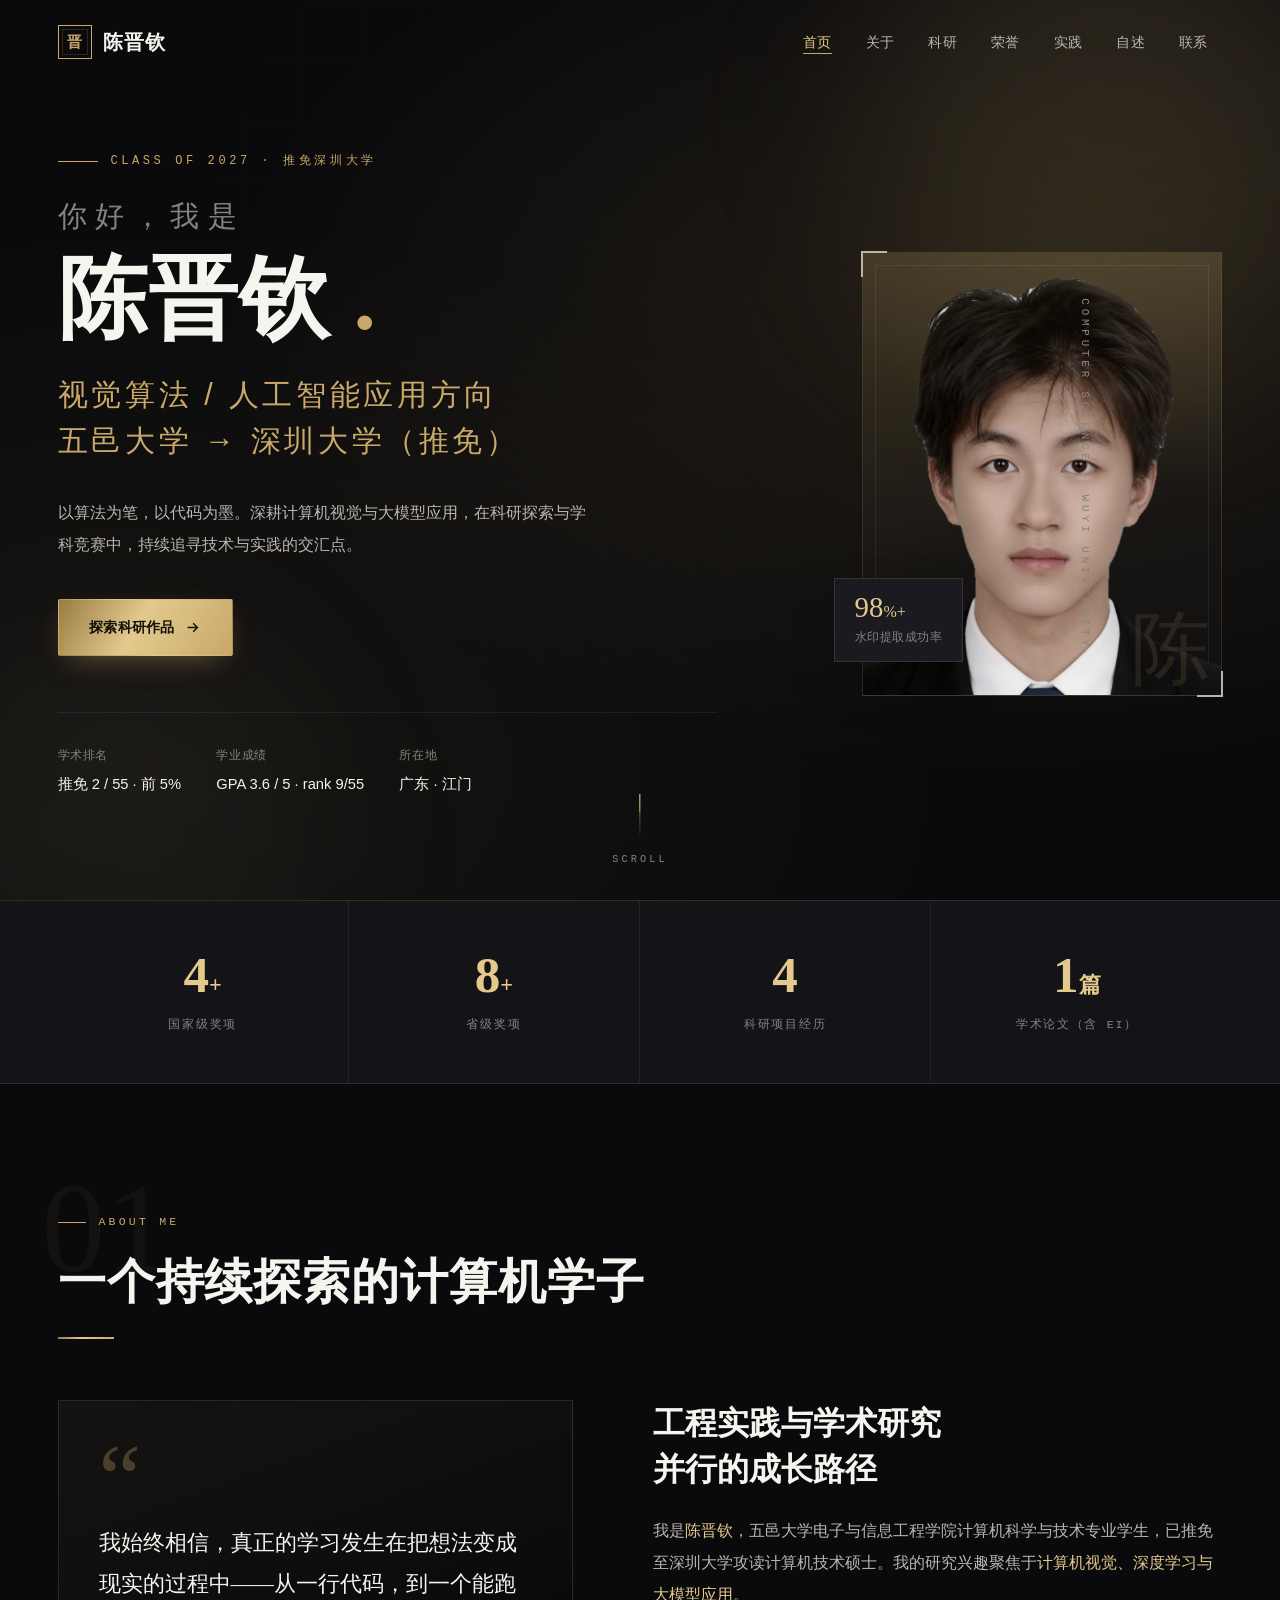
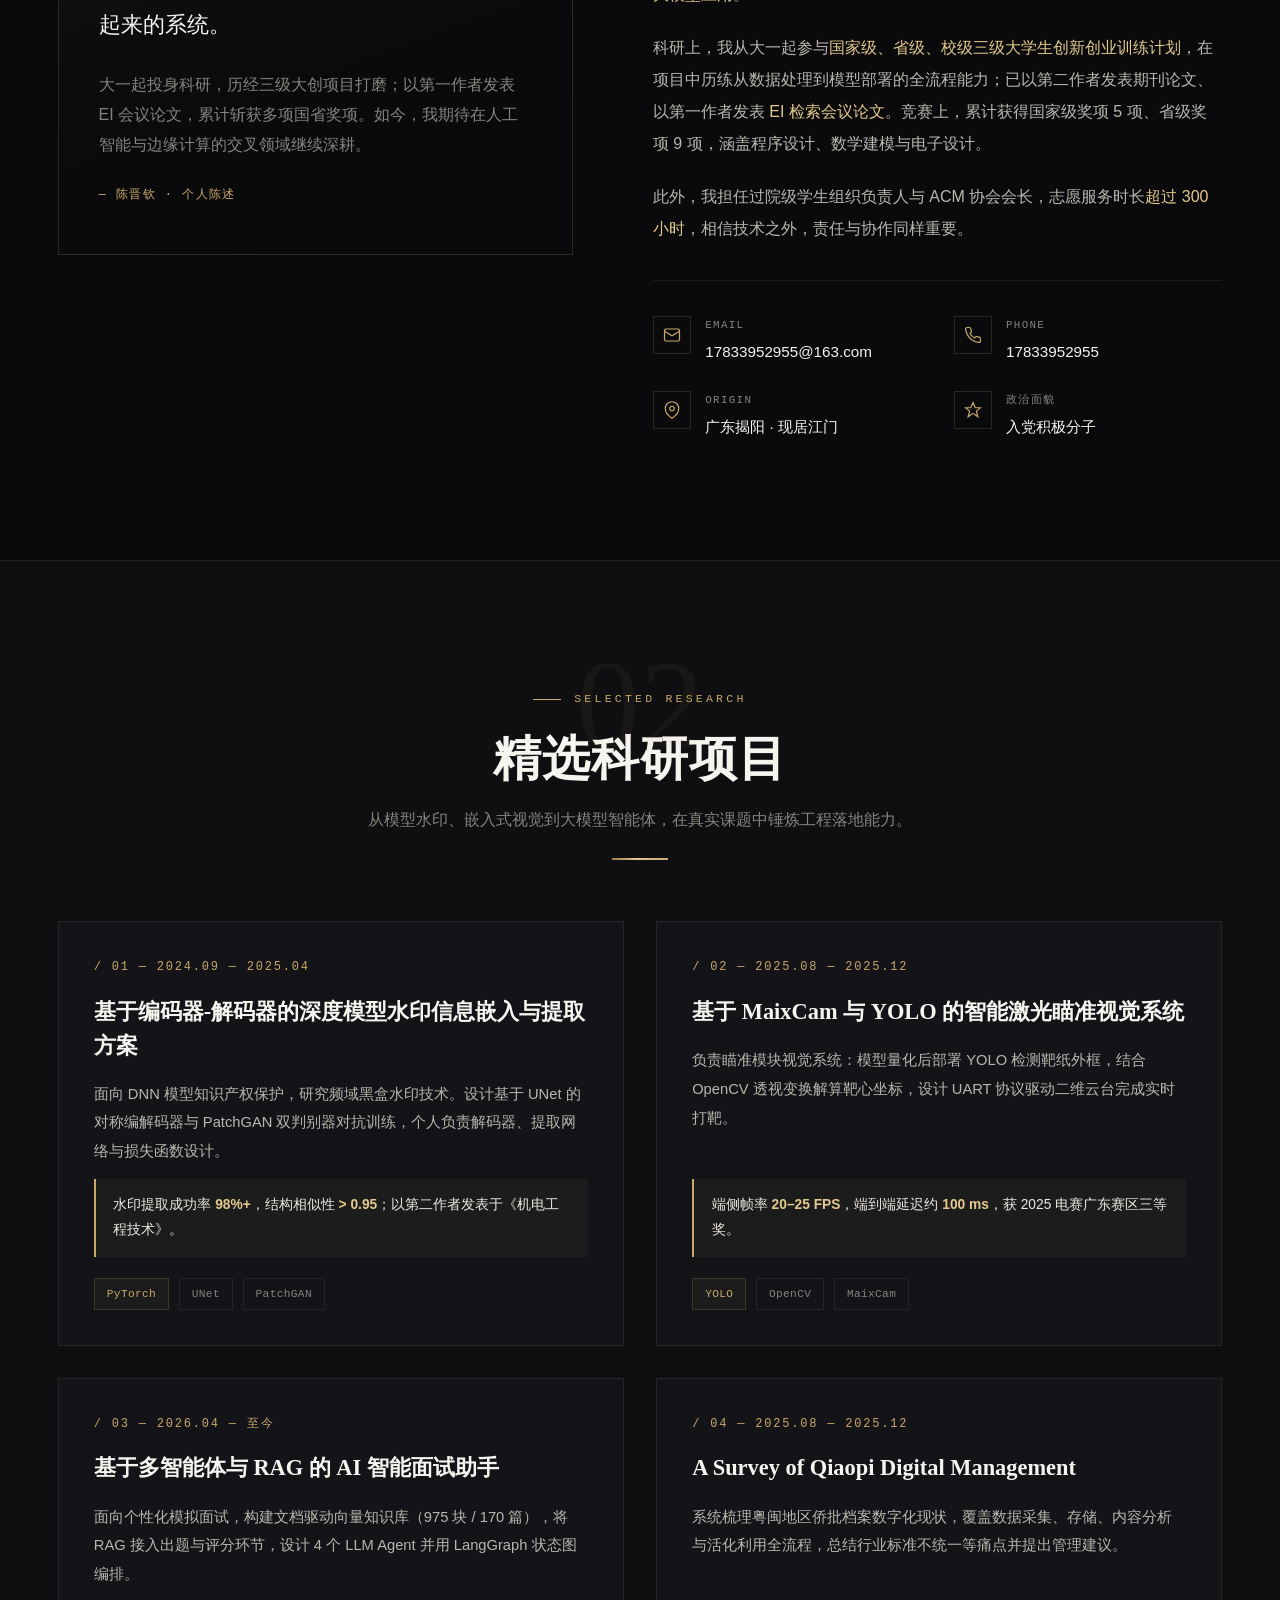
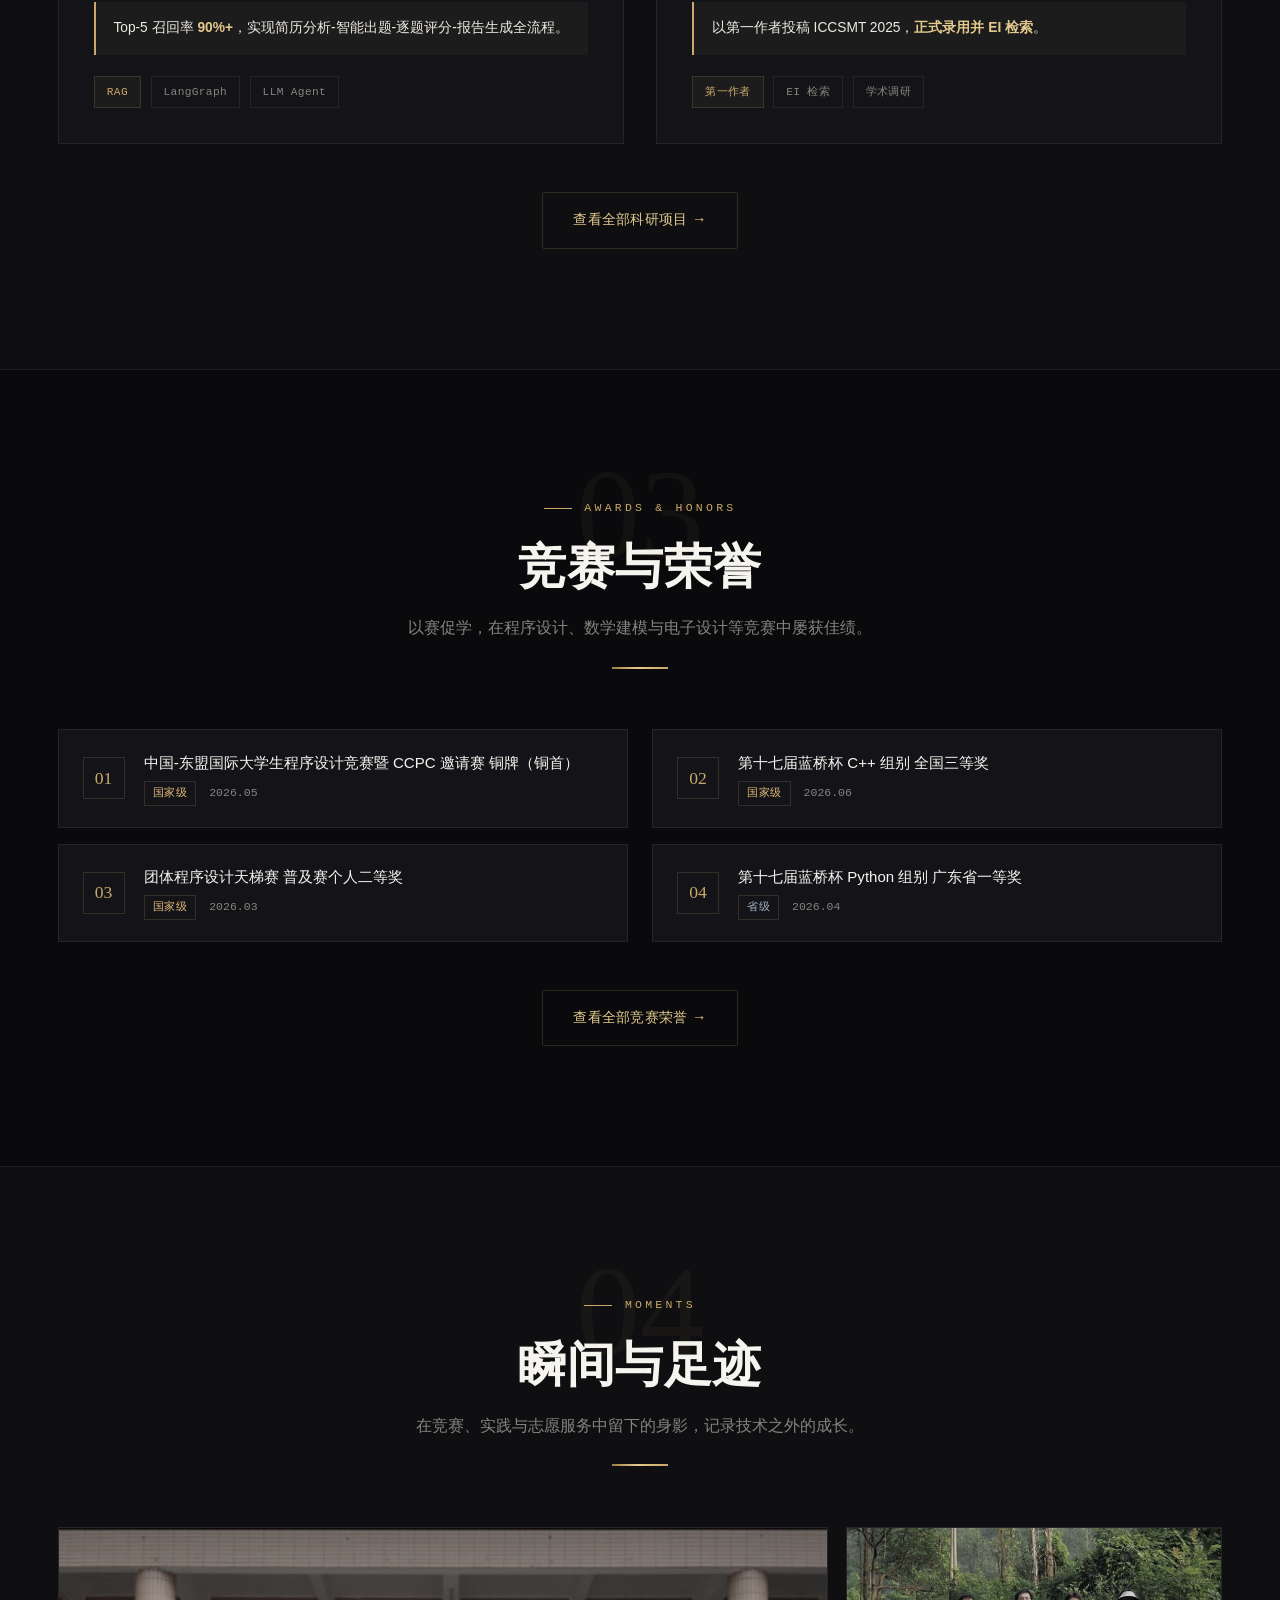
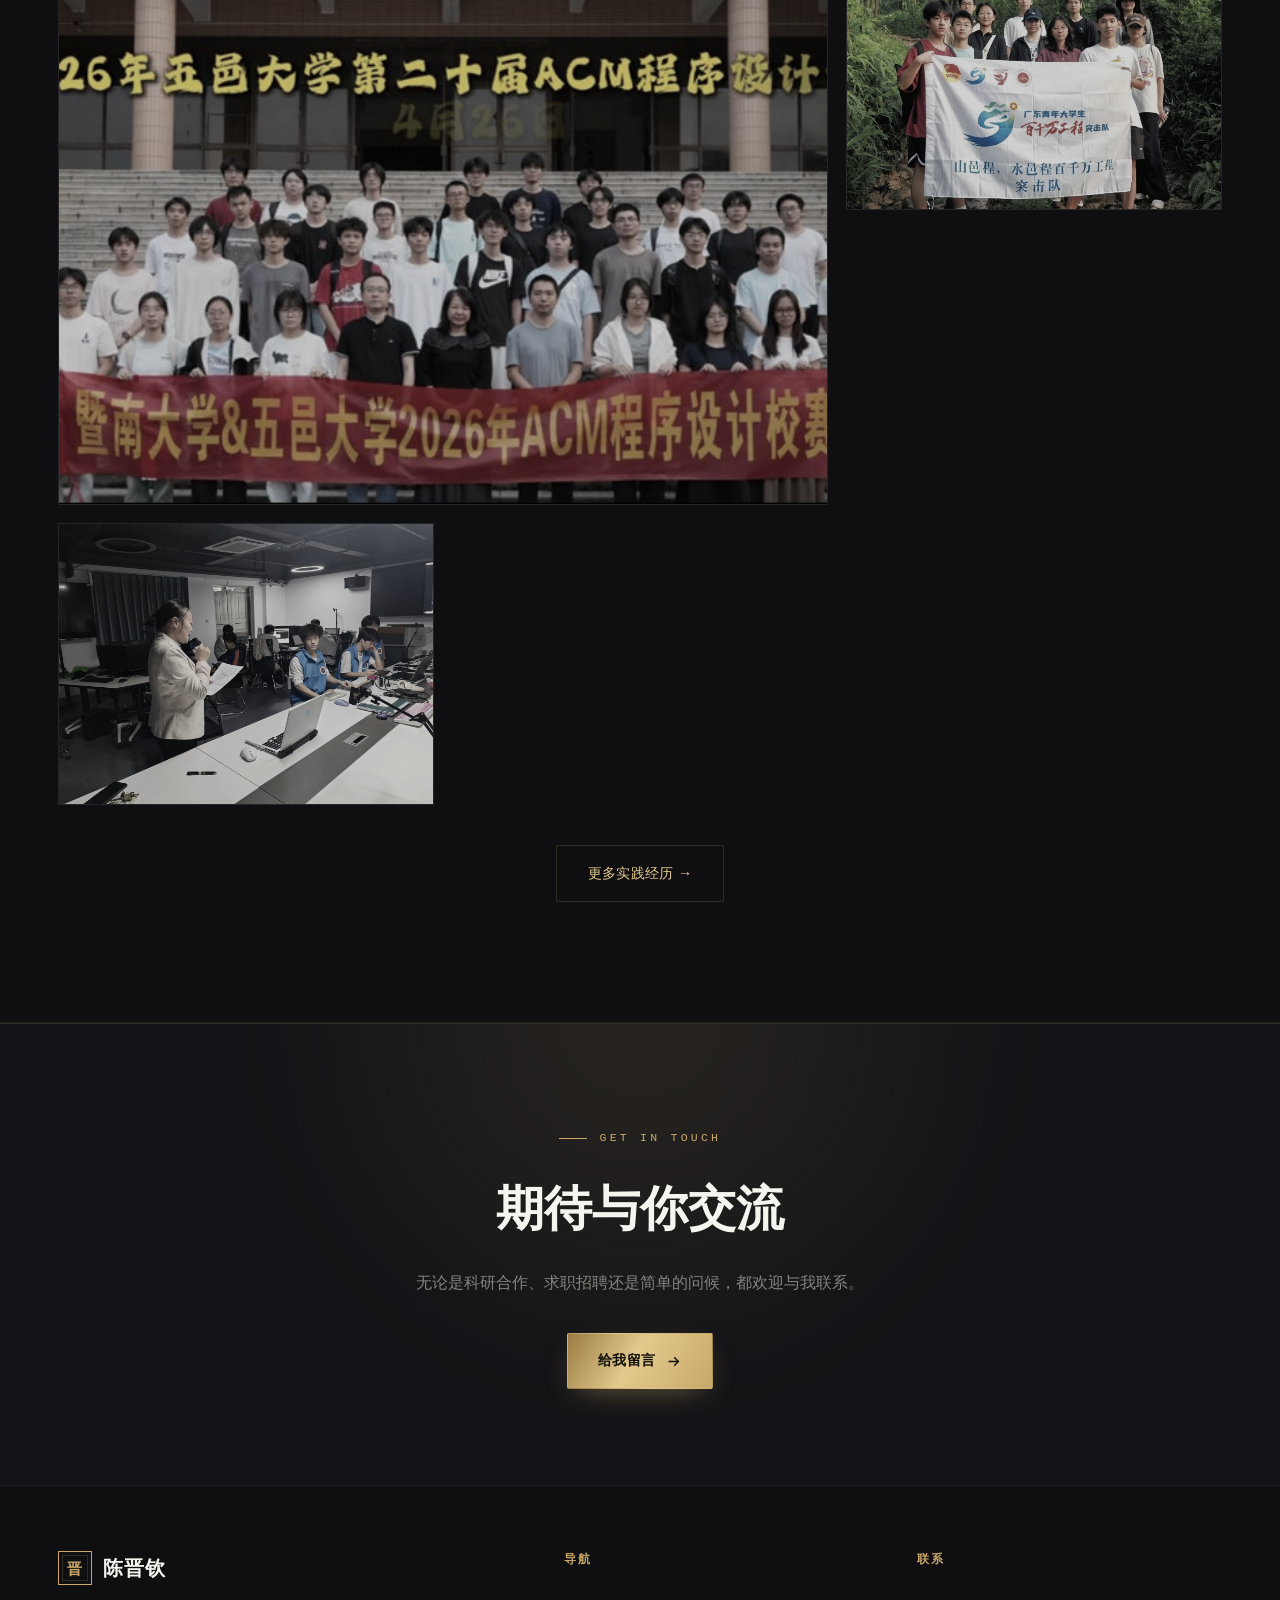
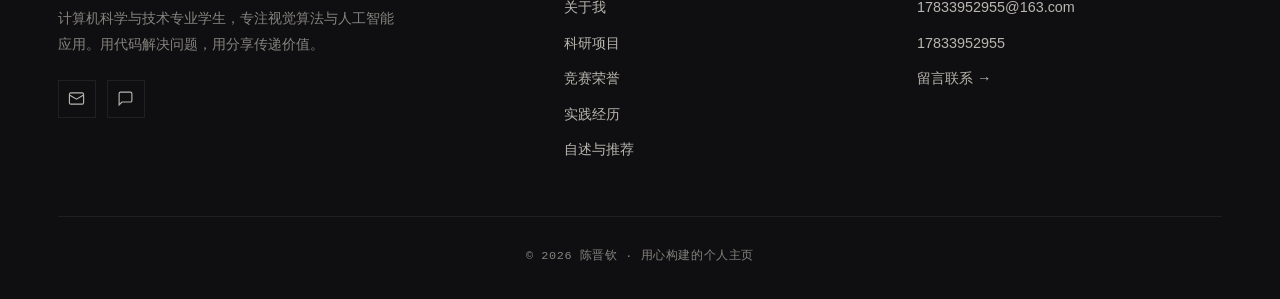
==== commit 7da69c12: "集成PPTX图片素材并取消简历下载功能" ====
--- a/index.html
+++ b/index.html
@@ -43,9 +43,6 @@
         <a href="projects.html" class="btn btn-gold">探索科研作品
           <svg viewBox="0 0 24 24" fill="none" stroke="currentColor" stroke-width="2"><path d="M5 12h14M13 6l6 6-6 6"/></svg>
         </a>
-        <a href="assets/resume.pdf" target="_blank" class="btn btn-line">下载简历
-          <svg viewBox="0 0 24 24" fill="none" stroke="currentColor" stroke-width="2"><path d="M12 3v12M7 10l5 5 5-5M4 19h16"/></svg>
-        </a>
       </div>
       <div class="hero-meta">
         <div class="m">学术排名<b>推免 2 / 55 · 前 5%</b></div>
@@ -56,8 +53,9 @@
     <div class="hero-visual">
       <div class="portrait">
         <div class="corner c1"></div><div class="corner c2"></div>
-        <div class="frame">
-          <div class="monogram">陈<small>晋钦</small></div>
+        <div class="frame portrait-frame">
+          <img class="portrait-img" src="assets/img/portrait.png" alt="陈晋钦肖像">
+          <div class="monogram-bg">陈</div>
         </div>
         <span class="tag-vert">Computer Science · Wuyi University</span>
         <div class="badge-float">
@@ -186,6 +184,37 @@
   </div>
 </section>
 
+<!-- MOMENTS -->
+<section class="section section-alt">
+  <div class="container">
+    <div class="section-head center reveal">
+      <span class="section-num">04</span>
+      <span class="eyebrow">Moments</span>
+      <h2>瞬间与足迹</h2>
+      <p class="sub">在竞赛、实践与志愿服务中留下的身影，记录技术之外的成长。</p>
+      <div class="gold-rule"></div>
+    </div>
+    <div class="photo-gallery">
+      <div class="gallery-item wide reveal" data-lightbox data-src="assets/img/exp-acm-province.jpg" data-cap="2026 五邑大学第二届 ACM 程序设计竞赛 · 合影" data-sub="学科竞赛">
+        <img src="assets/img/exp-acm-province.jpg" alt="ACM 程序设计竞赛合影" loading="lazy">
+        <span class="zoom"><svg viewBox="0 0 24 24" fill="none" stroke="currentColor" stroke-width="2"><circle cx="11" cy="11" r="7"/><path d="M21 21l-4-4M11 8v6M8 11h6"/></svg></span>
+        <div class="cap"><small>ACM · 2026</small>组织与参与校内算法赛事</div>
+      </div>
+      <div class="gallery-item reveal" data-lightbox data-src="assets/img/exp-volunteer.jpg" data-cap="三下乡志愿服务活动" data-sub="志愿服务">
+        <img src="assets/img/exp-volunteer.jpg" alt="志愿服务合影" loading="lazy">
+        <span class="zoom"><svg viewBox="0 0 24 24" fill="none" stroke="currentColor" stroke-width="2"><circle cx="11" cy="11" r="7"/><path d="M21 21l-4-4M11 8v6M8 11h6"/></svg></span>
+        <div class="cap"><small>Volunteer</small>累计义工 300h+</div>
+      </div>
+      <div class="gallery-item reveal" data-lightbox data-src="assets/img/exp-lab.jpg" data-cap="实验室科研讨论" data-sub="科研探索">
+        <img src="assets/img/exp-lab.jpg" alt="实验室科研讨论" loading="lazy">
+        <span class="zoom"><svg viewBox="0 0 24 24" fill="none" stroke="currentColor" stroke-width="2"><circle cx="11" cy="11" r="7"/><path d="M21 21l-4-4M11 8v6M8 11h6"/></svg></span>
+        <div class="cap"><small>Research</small>在交流中打磨想法</div>
+      </div>
+    </div>
+    <div style="text-align:center;margin-top:2.5rem" class="reveal"><a href="experience.html" class="btn btn-line">更多实践经历 →</a></div>
+  </div>
+</section>
+
 <!-- CTA -->
 <section class="cta-band">
   <div class="container reveal">
@@ -207,7 +236,7 @@
         <p>计算机科学与技术专业学生，专注视觉算法与人工智能应用。用代码解决问题，用分享传递价值。</p>
         <div class="social-row">
           <a href="mailto:17833952955@163.com" aria-label="邮箱"><svg viewBox="0 0 24 24" fill="none" stroke="currentColor" stroke-width="1.6"><rect x="2" y="4" width="20" height="16" rx="2"/><path d="M2 7l10 6 10-6"/></svg></a>
-          <a href="assets/resume.pdf" target="_blank" aria-label="简历"><svg viewBox="0 0 24 24" fill="none" stroke="currentColor" stroke-width="1.6"><path d="M14 2H6a2 2 0 00-2 2v16a2 2 0 002 2h12a2 2 0 002-2V8z"/><path d="M14 2v6h6"/></svg></a>
+          <a href="contact.html" aria-label="联系我"><svg viewBox="0 0 24 24" fill="none" stroke="currentColor" stroke-width="1.6"><path d="M21 15a2 2 0 01-2 2H7l-4 4V5a2 2 0 012-2h14a2 2 0 012 2z"/></svg></a>
         </div>
       </div>
       <div class="footer-col"><h5>导航</h5><a href="about.html">关于我</a><a href="projects.html">科研项目</a><a href="awards.html">竞赛荣誉</a><a href="experience.html">实践经历</a><a href="statement.html">自述与推荐</a></div>
@@ -217,6 +246,14 @@
   </div>
 </footer>
 <button id="toTop" aria-label="返回顶部"><svg viewBox="0 0 24 24" fill="none" stroke="currentColor" stroke-width="2"><path d="M12 19V5M5 12l7-7 7 7"/></svg></button>
+
+<!-- LIGHTBOX -->
+<div class="lightbox" id="lightbox" role="dialog" aria-modal="true" aria-label="图片查看">
+  <button class="lb-close" aria-label="关闭"><svg viewBox="0 0 24 24" fill="none" stroke="currentColor" stroke-width="2"><path d="M18 6L6 18M6 6l12 12"/></svg></button>
+  <img src="" alt="预览图">
+  <div class="lb-cap"><small></small><span class="t"></span></div>
+</div>
+
 <script>document.getElementById('year').textContent = new Date().getFullYear();</script>
 <script src="js/main.js"></script>
 </body>
--- a/css/style.css
+++ b/css/style.css
@@ -433,3 +433,124 @@
   .section { padding: 5rem 0; }
   .section-num { font-size: 5.5rem; }
 }
+
+/* ============================================================
+   IMAGES · portrait, galleries, project figures, lightbox
+   ============================================================ */
+
+/* Real portrait inside editorial frame */
+.portrait .frame.portrait-frame {
+  background: linear-gradient(160deg, rgba(201,168,106,.16), rgba(255,255,255,.015) 60%);
+}
+.portrait-img {
+  position: absolute; inset: 0; width: 100%; height: 100%;
+  object-fit: cover; object-position: center top;
+  filter: grayscale(38%) contrast(1.02) brightness(.97);
+  transition: filter .7s var(--ease), transform .9s var(--ease);
+}
+.portrait:hover .portrait-img { filter: grayscale(0%) contrast(1) brightness(1); transform: scale(1.02); }
+.portrait .monogram-bg {
+  position: absolute; right: 10px; bottom: 6px; z-index: 1;
+  font-family: var(--serif); font-size: 5rem; color: var(--gold); opacity: .12; line-height: 1;
+  pointer-events: none;
+}
+.portrait .frame::after {
+  content: ''; position: absolute; inset: 0; z-index: 1; pointer-events: none;
+  background: linear-gradient(200deg, rgba(201,168,106,.12), transparent 45%);
+  mix-blend-mode: screen;
+}
+
+/* Photo gallery (experience / moments) */
+.photo-gallery { display: grid; grid-template-columns: repeat(3, 1fr); gap: 1.1rem; }
+.gallery-item {
+  position: relative; overflow: hidden; border: 1px solid var(--line-soft);
+  aspect-ratio: 4 / 3; cursor: pointer; background: var(--surface);
+  transition: border-color .35s var(--ease), transform .35s var(--ease);
+}
+.gallery-item:hover { border-color: var(--gold); transform: translateY(-4px); }
+.gallery-item img {
+  width: 100%; height: 100%; object-fit: cover;
+  filter: grayscale(55%) brightness(.82);
+  transition: filter .5s var(--ease), transform .7s var(--ease);
+}
+.gallery-item:hover img { filter: grayscale(0%) brightness(1); transform: scale(1.06); }
+.gallery-item .cap {
+  position: absolute; inset: auto 0 0 0; z-index: 2;
+  padding: 2.6rem 1.1rem 1rem; color: var(--white); font-size: .88rem;
+  background: linear-gradient(transparent, rgba(8,8,10,.94));
+  transform: translateY(12px); opacity: 0; transition: all .4s var(--ease);
+}
+.gallery-item:hover .cap { transform: translateY(0); opacity: 1; }
+.gallery-item .cap small { display: block; font-family: var(--mono); font-size: .66rem; letter-spacing: .12em; color: var(--gold); margin-bottom: .25rem; }
+.gallery-item .zoom {
+  position: absolute; top: .8rem; right: .8rem; z-index: 2;
+  width: 30px; height: 30px; border: 1px solid var(--line); color: var(--gold);
+  background: rgba(10,10,12,.6); display: grid; place-items: center;
+  opacity: 0; transition: opacity .35s;
+}
+.gallery-item:hover .zoom { opacity: 1; }
+.gallery-item .zoom svg { width: 14px; height: 14px; }
+.gallery-item.wide { grid-column: span 2; }
+
+/* Certificate gallery */
+.cert-gallery { display: grid; grid-template-columns: repeat(3, 1fr); gap: 1.2rem; }
+.cert-item {
+  position: relative; cursor: pointer; border: 1px solid var(--line-soft);
+  background: #eae7df; padding: .55rem; overflow: hidden;
+  transition: border-color .35s, transform .35s var(--ease), box-shadow .35s;
+  aspect-ratio: 4 / 3; display: grid; place-items: center;
+}
+.cert-item:hover { border-color: var(--gold); transform: translateY(-5px); box-shadow: var(--shadow); }
+.cert-item img { width: 100%; height: 100%; object-fit: contain; transition: transform .5s var(--ease); }
+.cert-item:hover img { transform: scale(1.04); }
+.cert-item .cap {
+  position: absolute; inset: auto 0 0 0; z-index: 2; padding: 1.6rem 1rem .8rem;
+  color: var(--white); font-size: .82rem; text-align: left;
+  background: linear-gradient(transparent, rgba(8,8,10,.9));
+  opacity: 0; transform: translateY(8px); transition: all .35s var(--ease);
+}
+.cert-item:hover .cap { opacity: 1; transform: translateY(0); }
+.cert-item.tall { aspect-ratio: 3 / 4; }
+
+/* Project figure inside cards */
+.project-figure { margin: .4rem 0 1rem; border: 1px solid var(--line-soft); overflow: hidden; cursor: pointer; position: relative; background: #eae7df; }
+.project-figure img { width: 100%; height: 190px; object-fit: cover; object-position: top center; filter: saturate(.9); transition: transform .6s var(--ease); }
+.project-figure:hover img { transform: scale(1.03); }
+.project-figure .figcap { font-family: var(--mono); font-size: .66rem; letter-spacing: .1em; color: var(--muted); padding: .5rem .8rem; background: var(--surface); text-transform: uppercase; display: flex; justify-content: space-between; align-items: center; }
+.project-figure .figcap b { color: var(--gold); font-weight: 500; }
+
+/* Lightbox */
+.lightbox {
+  position: fixed; inset: 0; z-index: 3000; background: rgba(6,6,8,.95);
+  backdrop-filter: blur(8px); display: flex; align-items: center; justify-content: center;
+  padding: 2.5rem; opacity: 0; visibility: hidden; transition: opacity .3s, visibility .3s;
+}
+.lightbox.open { opacity: 1; visibility: visible; }
+.lightbox img { max-width: min(92vw, 1200px); max-height: 82vh; object-fit: contain; box-shadow: 0 30px 90px rgba(0,0,0,.9); transform: scale(.96); transition: transform .35s var(--ease); }
+.lightbox.open img { transform: scale(1); }
+.lightbox .lb-close {
+  position: absolute; top: 1.8rem; right: 2rem; width: 44px; height: 44px;
+  border: 1px solid var(--line); color: var(--gold); background: var(--surface);
+  cursor: pointer; display: grid; place-items: center; transition: all .25s;
+}
+.lightbox .lb-close:hover { background: var(--gold); color: #0a0a0c; }
+.lightbox .lb-close svg { width: 20px; height: 20px; }
+.lightbox .lb-cap { position: absolute; bottom: 1.6rem; left: 50%; transform: translateX(-50%); text-align: center; color: var(--text-soft); font-size: .9rem; max-width: 90vw; }
+.lightbox .lb-cap small { display: block; color: var(--gold); font-family: var(--mono); font-size: .68rem; letter-spacing: .16em; margin-bottom: .35rem; text-transform: uppercase; }
+
+/* Campus banner (about page) */
+.campus-banner { position: relative; height: 340px; overflow: hidden; cursor: pointer; border-bottom: 1px solid var(--line); }
+.campus-banner > img { position: absolute; inset: 0; width: 100%; height: 100%; object-fit: cover; filter: grayscale(50%) brightness(.6); transition: transform .9s var(--ease), filter .7s; }
+.campus-banner:hover > img { transform: scale(1.04); filter: grayscale(0%) brightness(.72); }
+.campus-overlay { position: absolute; inset: 0; background: linear-gradient(90deg, rgba(10,10,12,.9), rgba(10,10,12,.35) 55%, rgba(10,10,12,.1)); }
+.campus-banner .container { position: relative; z-index: 2; height: 100%; display: flex; align-items: center; }
+.campus-text p { font-family: var(--serif); font-size: clamp(1.6rem, 3.6vw, 2.6rem); color: var(--white); line-height: 1.5; margin-top: 1.2rem; letter-spacing: .03em; }
+.campus-banner::after { content: '点击放大 ↗'; position: absolute; bottom: 1rem; right: 1.5rem; z-index: 3; font-family: var(--mono); font-size: .66rem; letter-spacing: .12em; color: var(--gold); }
+
+@media (max-width: 960px) {
+  .photo-gallery, .cert-gallery { grid-template-columns: repeat(2, 1fr); }
+}
+@media (max-width: 560px) {
+  .photo-gallery, .cert-gallery { grid-template-columns: 1fr; }
+  .gallery-item.wide { grid-column: span 1; }
+}
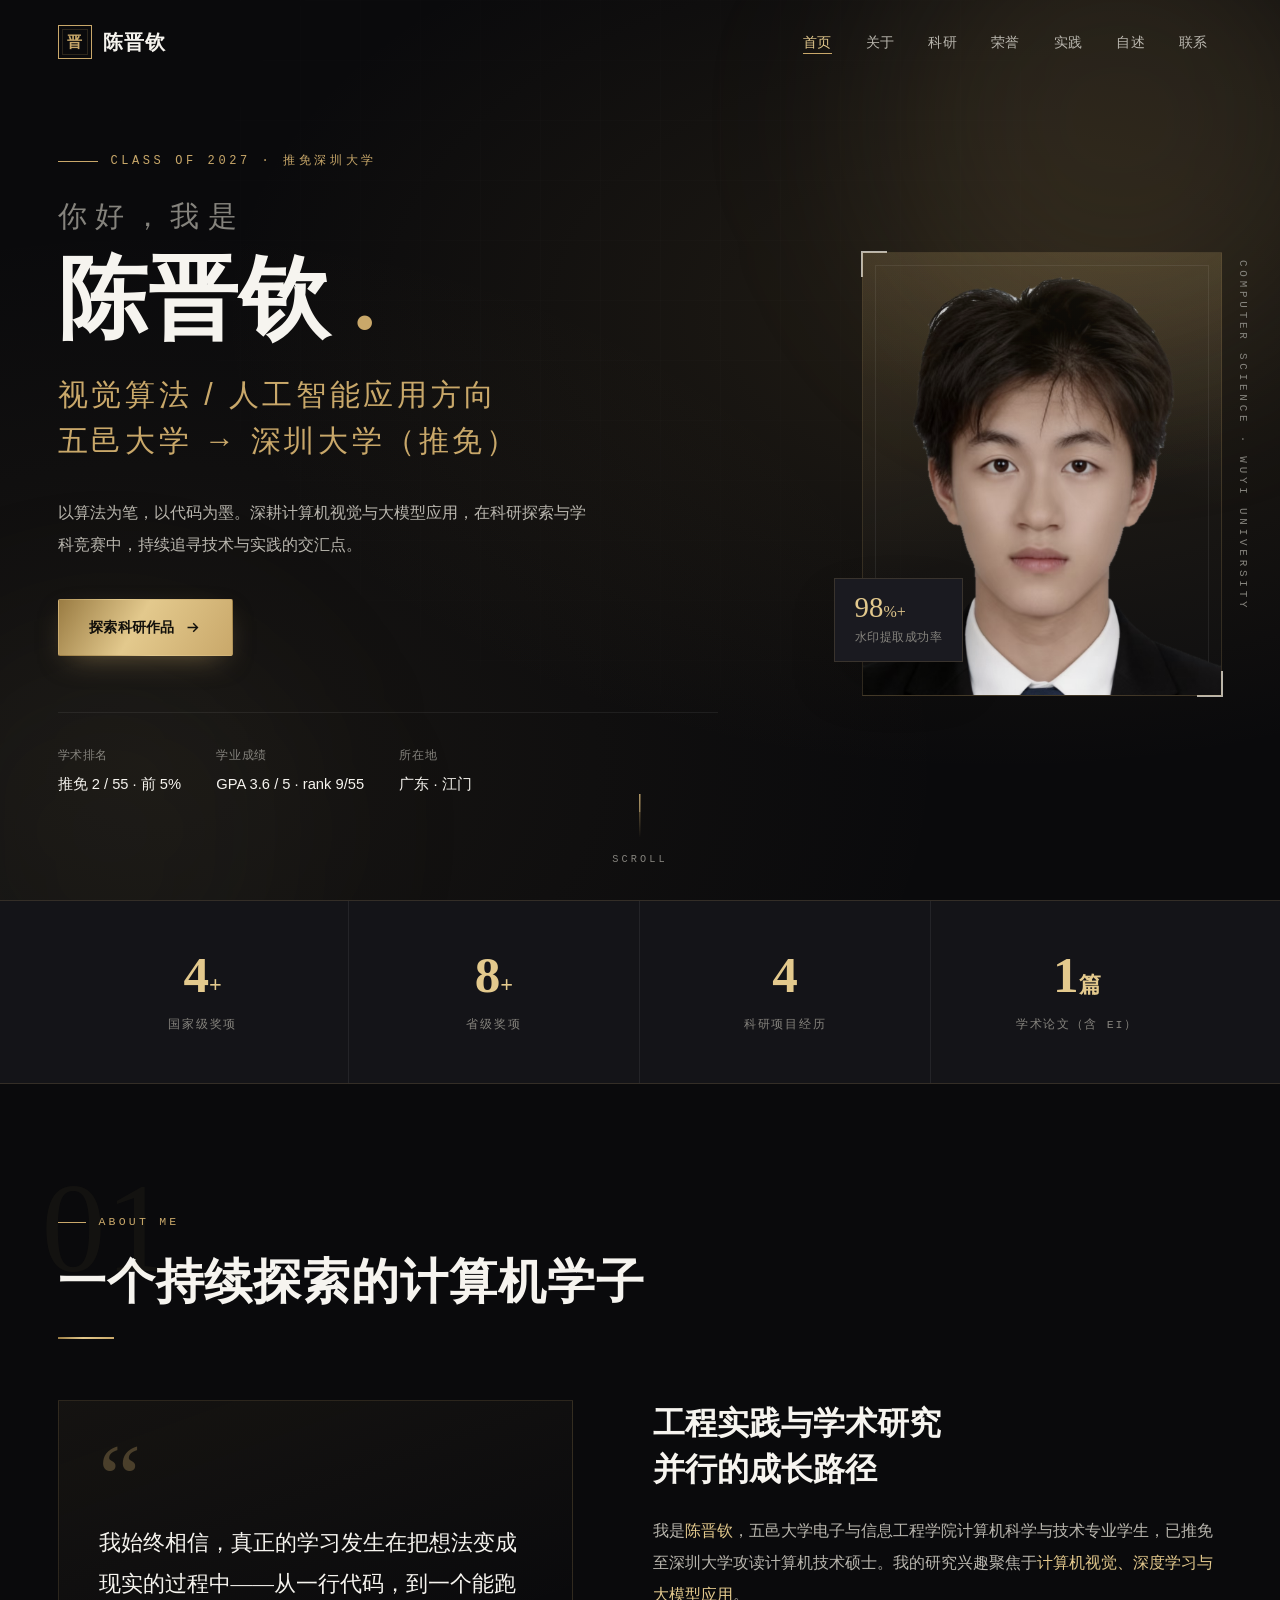
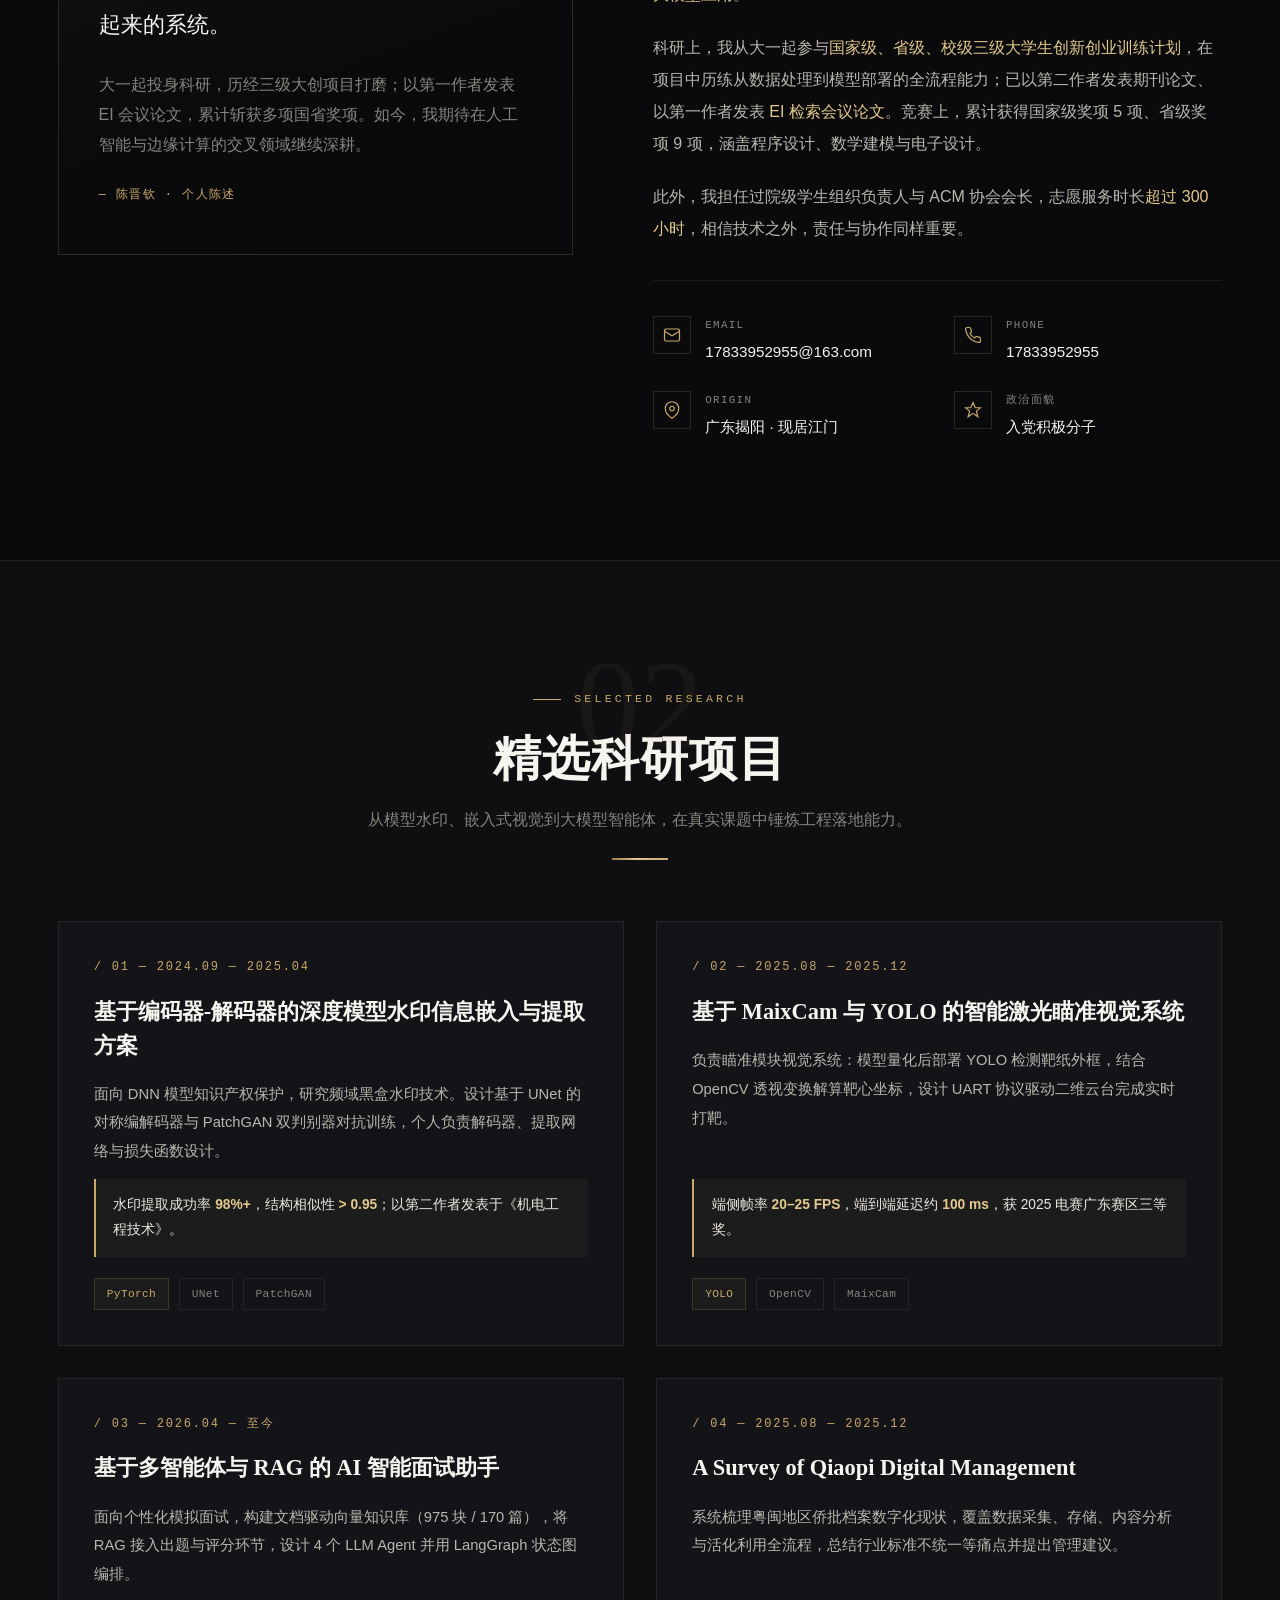
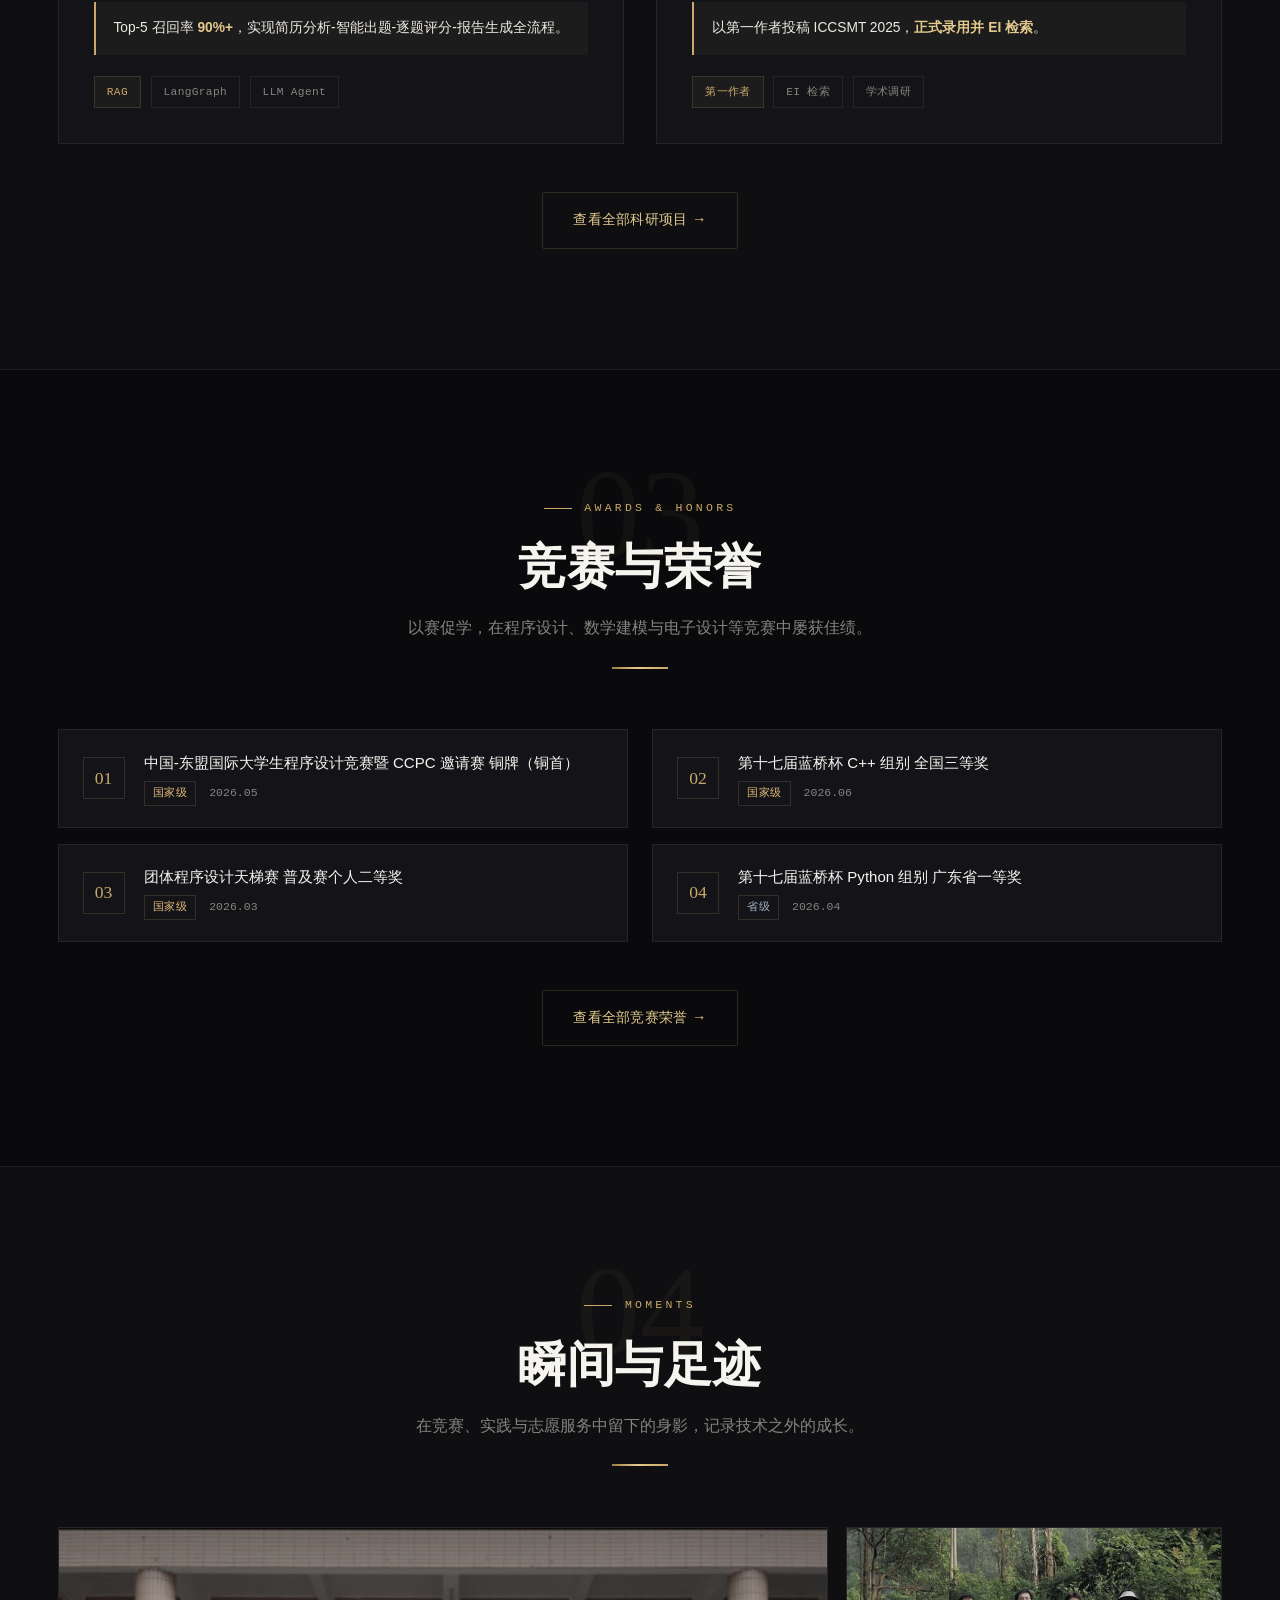
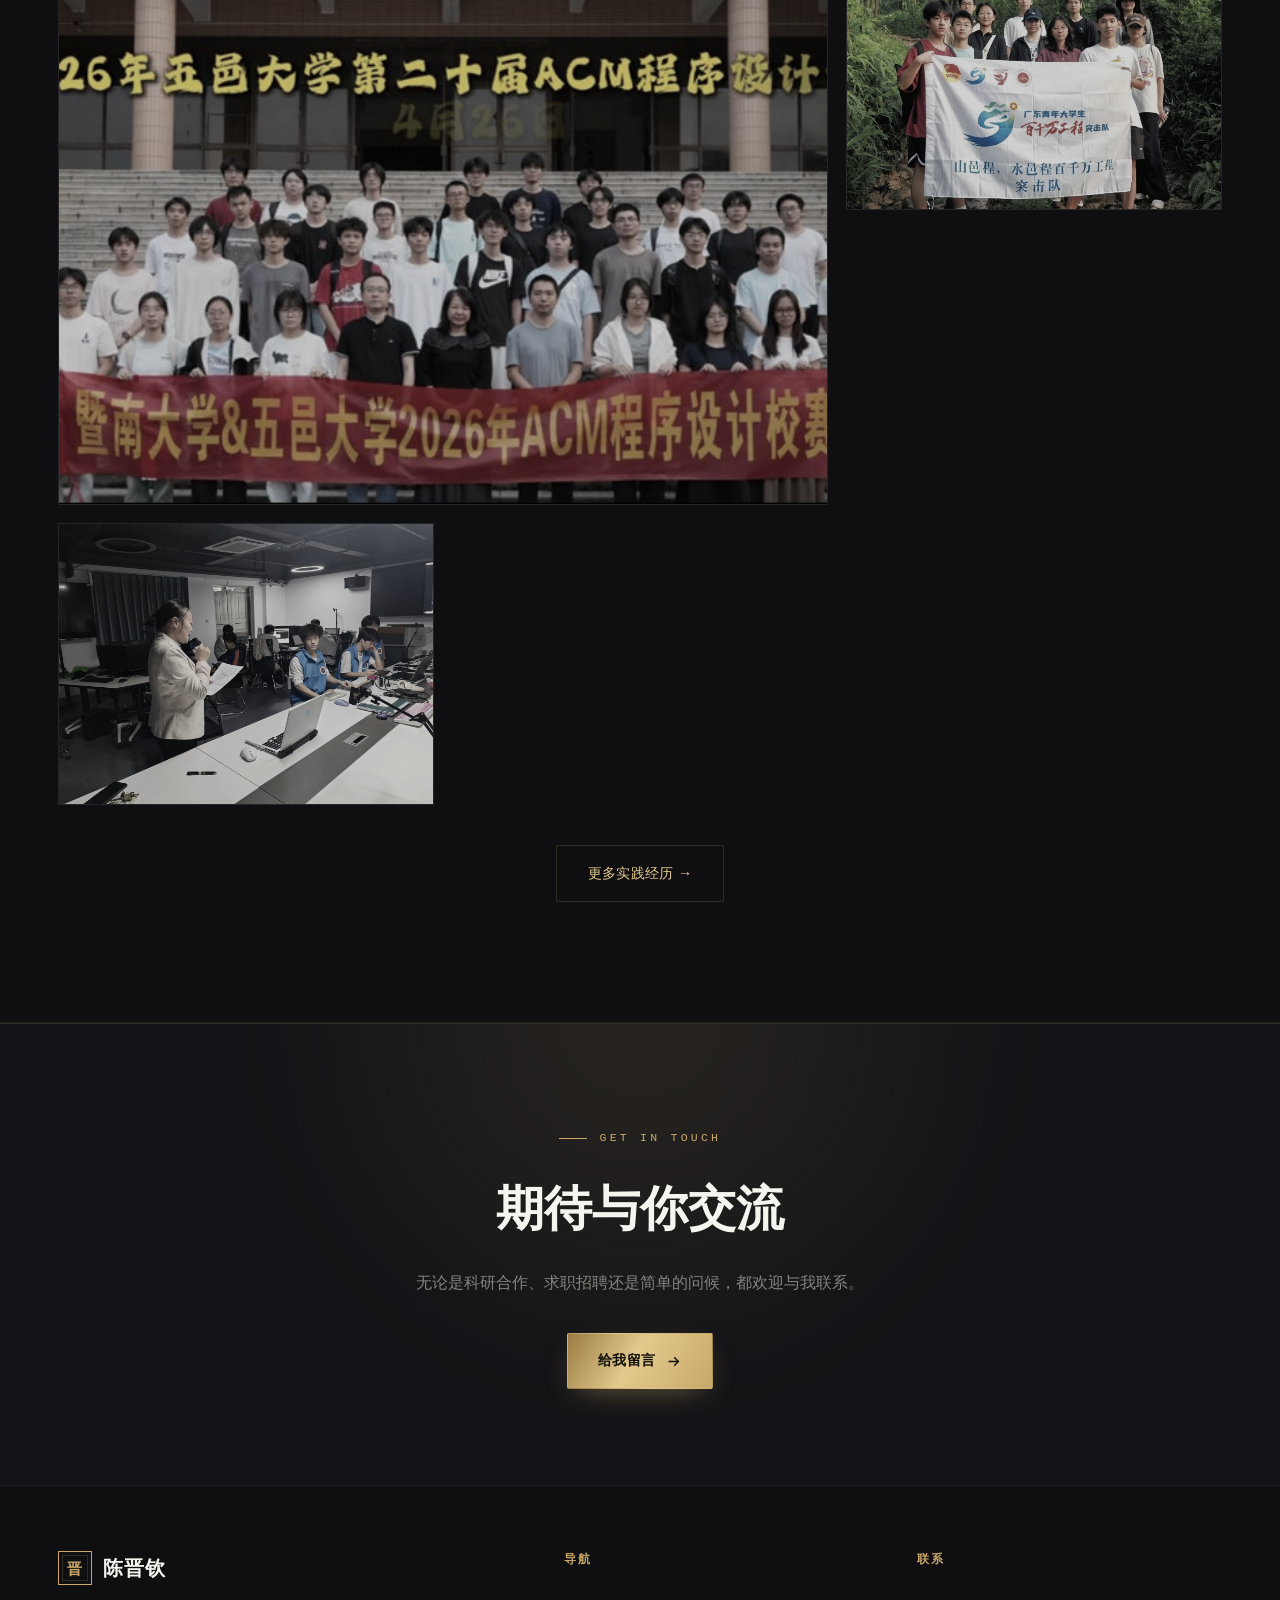
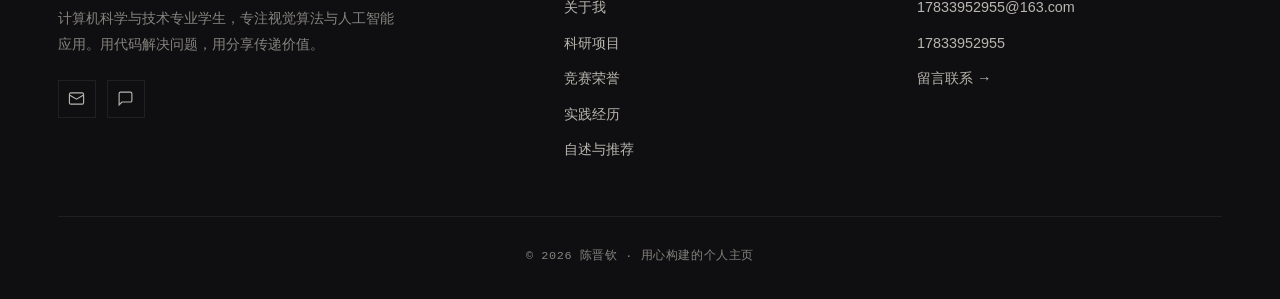
==== commit a7bb7800: "修复首页人像区竖排文字压脸与水印叠加问题" ====
--- a/index.html
+++ b/index.html
@@ -55,7 +55,6 @@
         <div class="corner c1"></div><div class="corner c2"></div>
         <div class="frame portrait-frame">
           <img class="portrait-img" src="assets/img/portrait.png" alt="陈晋钦肖像">
-          <div class="monogram-bg">陈</div>
         </div>
         <span class="tag-vert">Computer Science · Wuyi University</span>
         <div class="badge-float">
--- a/css/style.css
+++ b/css/style.css
@@ -171,14 +171,10 @@
 .portrait .frame::before {
   content: ''; position: absolute; inset: 12px; border: 1px solid var(--line-soft); pointer-events: none;
 }
-.portrait .monogram {
-  font-family: var(--serif); font-size: 8rem; color: var(--gold); opacity: .82; line-height: 1;
-  text-shadow: 0 0 60px rgba(201,168,106,.35);
-}
-.portrait .monogram small { font-size: 3rem; }
 .portrait .tag-vert {
-  position: absolute; right: -38px; top: 50%; transform: translateY(-50%) rotate(90deg);
-  transform-origin: center; font-family: var(--mono); font-size: .68rem; letter-spacing: .35em;
+  position: absolute; right: -30px; top: 8px;
+  writing-mode: vertical-rl; text-orientation: mixed;
+  font-family: var(--mono); font-size: .68rem; letter-spacing: .35em;
   color: var(--muted); text-transform: uppercase; white-space: nowrap;
 }
 .portrait .corner { position: absolute; width: 26px; height: 26px; border-color: var(--gold); }
@@ -449,11 +445,6 @@
   transition: filter .7s var(--ease), transform .9s var(--ease);
 }
 .portrait:hover .portrait-img { filter: grayscale(0%) contrast(1) brightness(1); transform: scale(1.02); }
-.portrait .monogram-bg {
-  position: absolute; right: 10px; bottom: 6px; z-index: 1;
-  font-family: var(--serif); font-size: 5rem; color: var(--gold); opacity: .12; line-height: 1;
-  pointer-events: none;
-}
 .portrait .frame::after {
   content: ''; position: absolute; inset: 0; z-index: 1; pointer-events: none;
   background: linear-gradient(200deg, rgba(201,168,106,.12), transparent 45%);
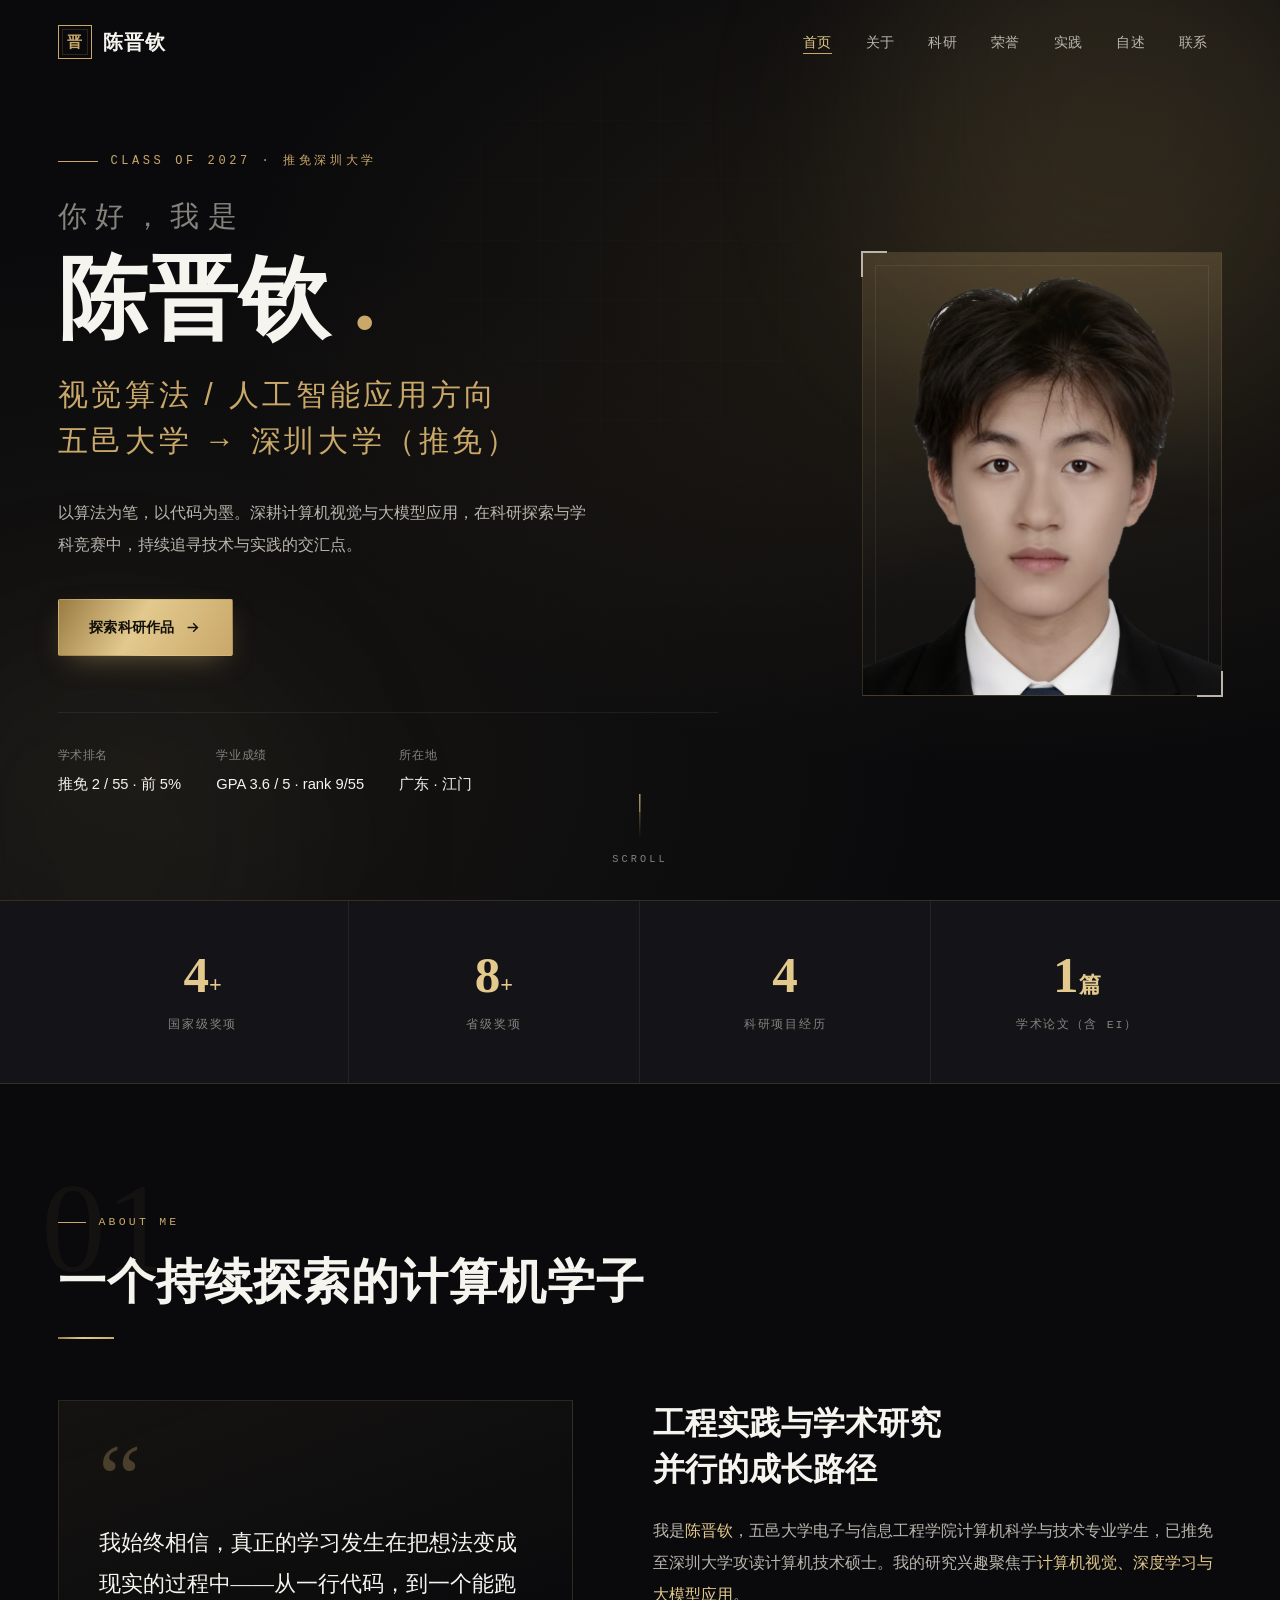
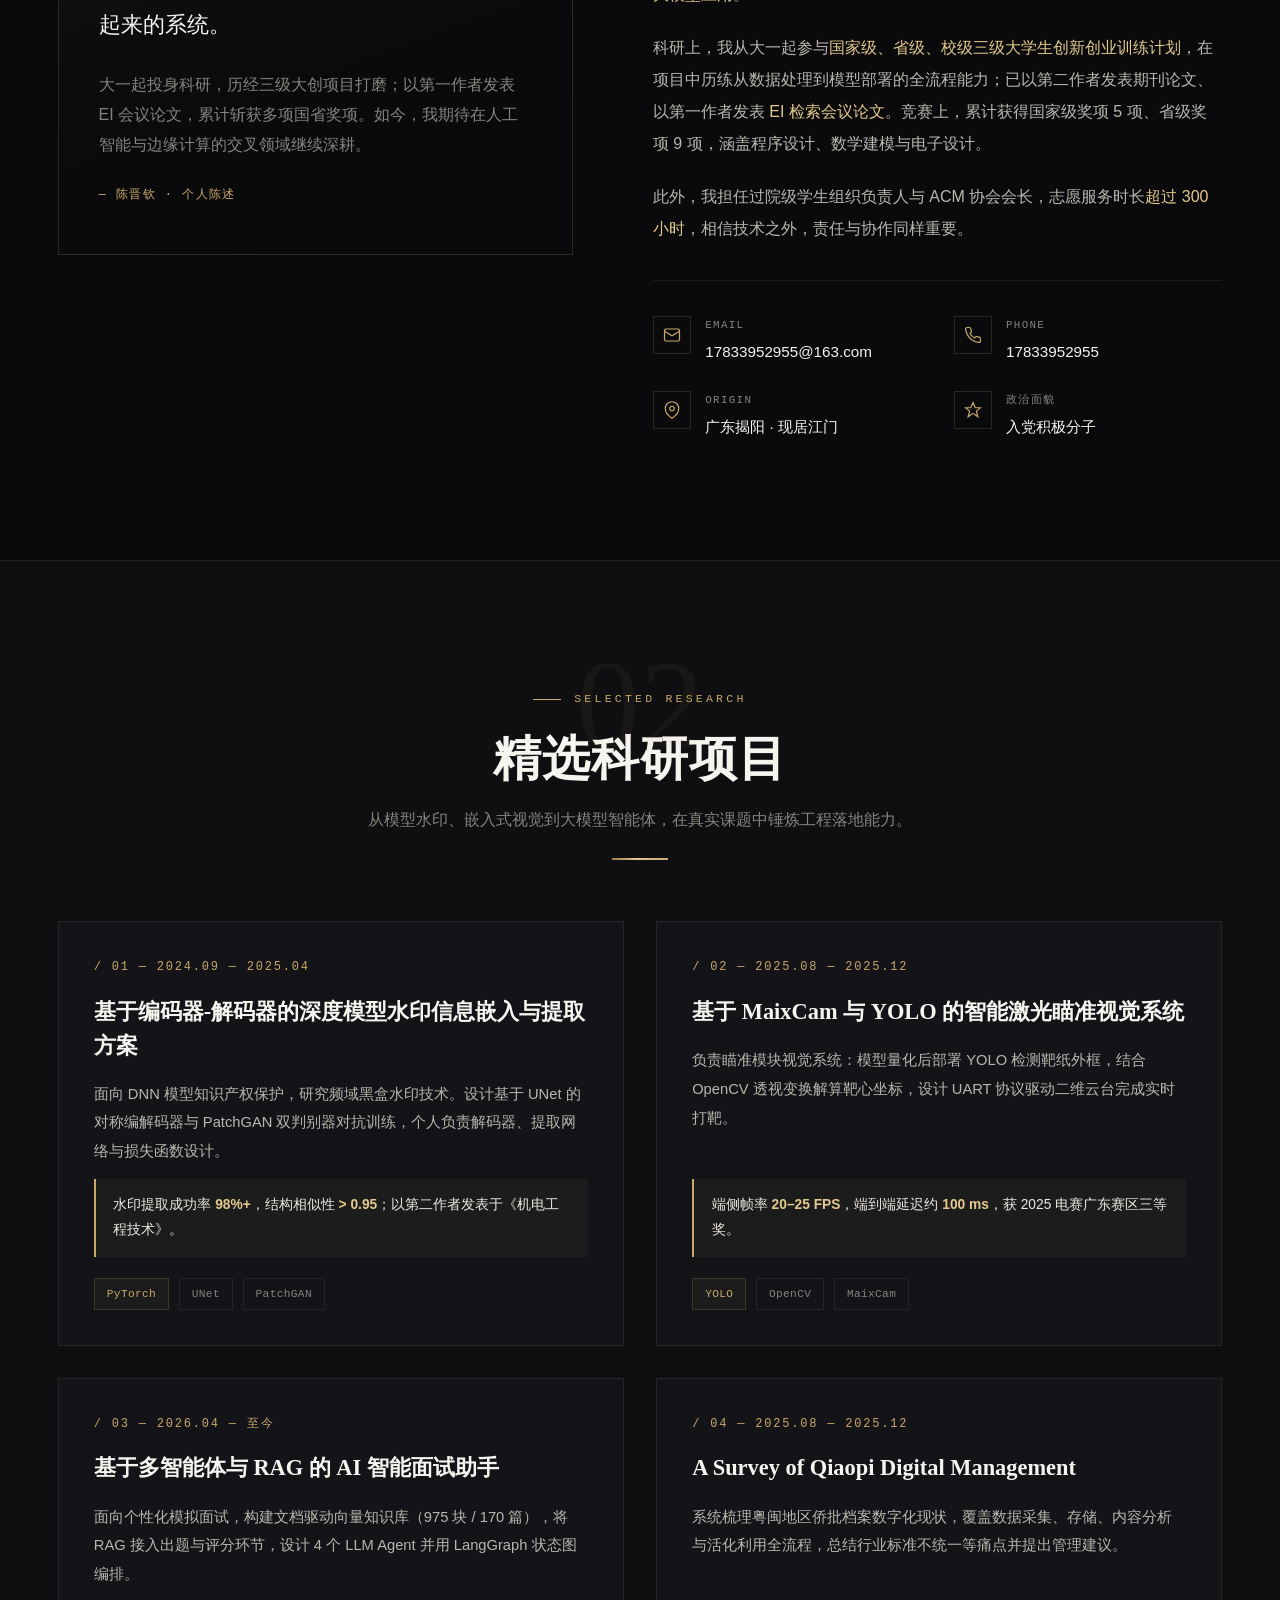
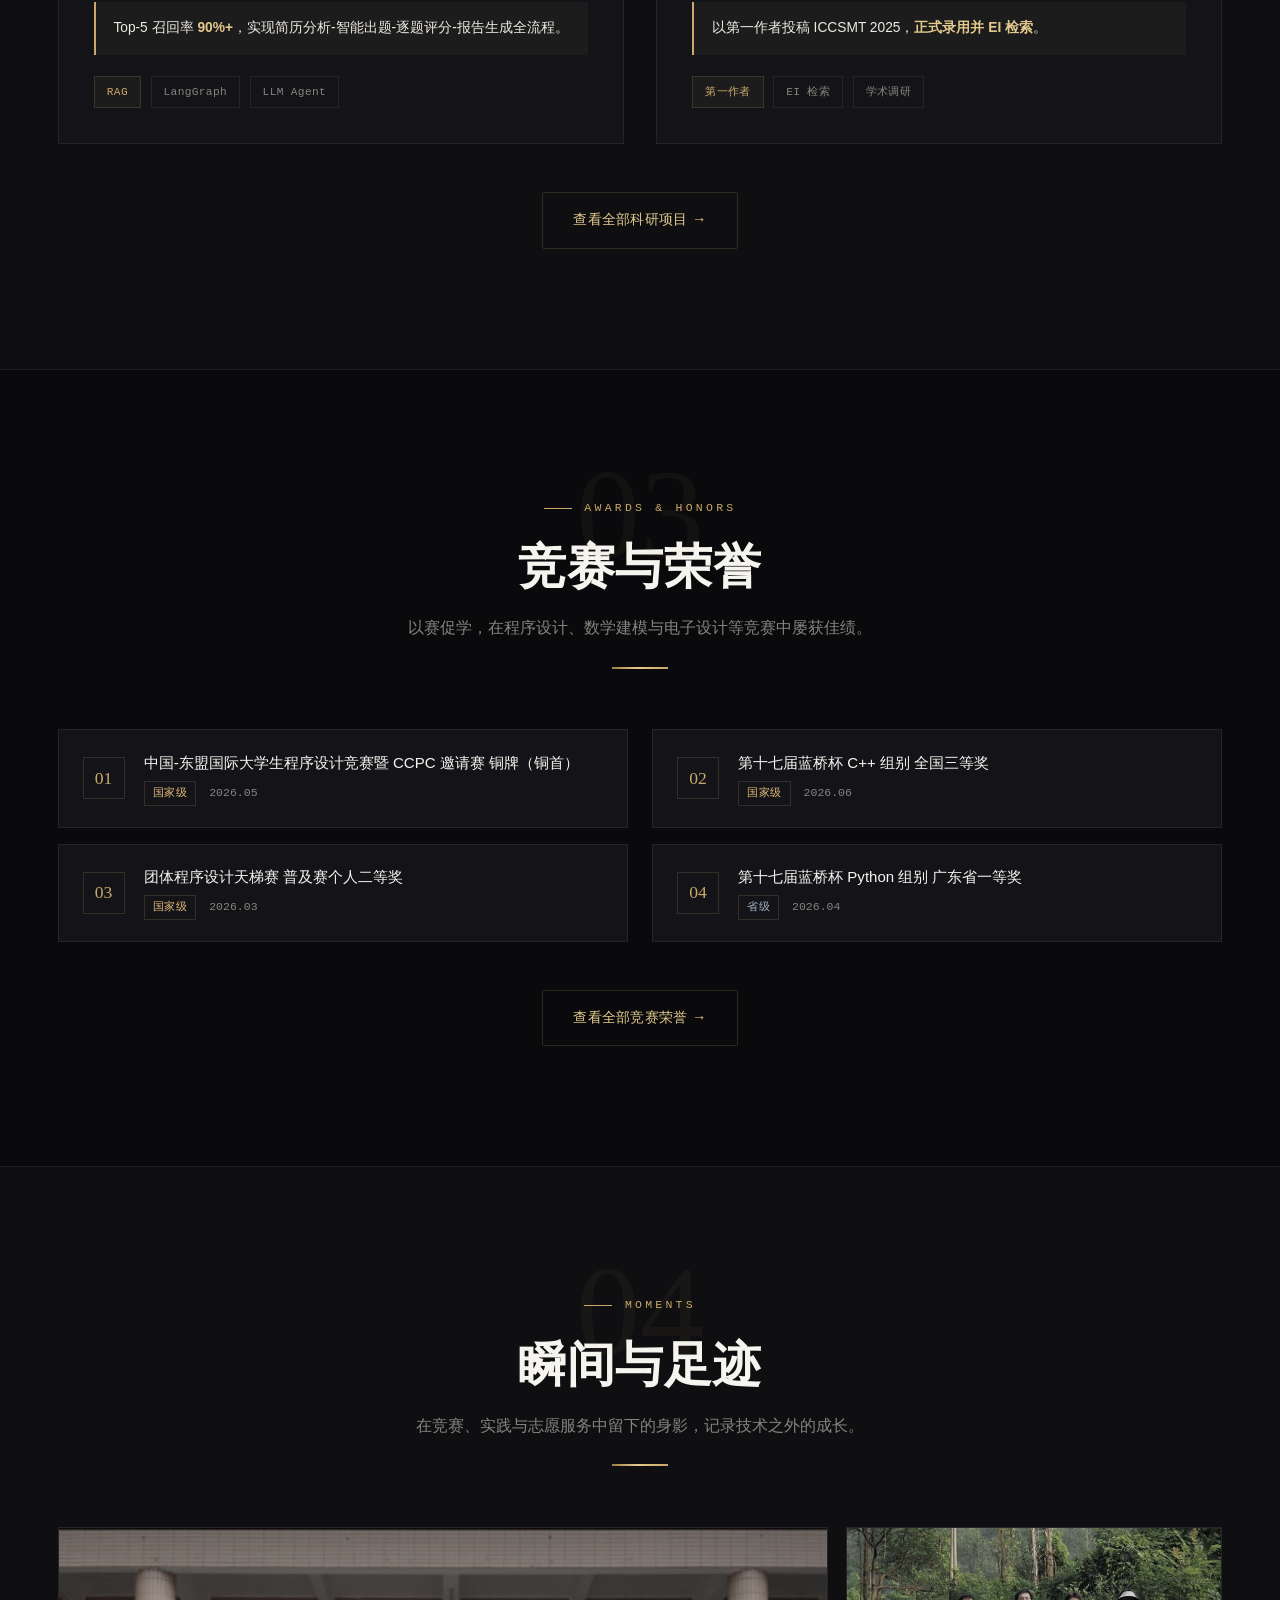
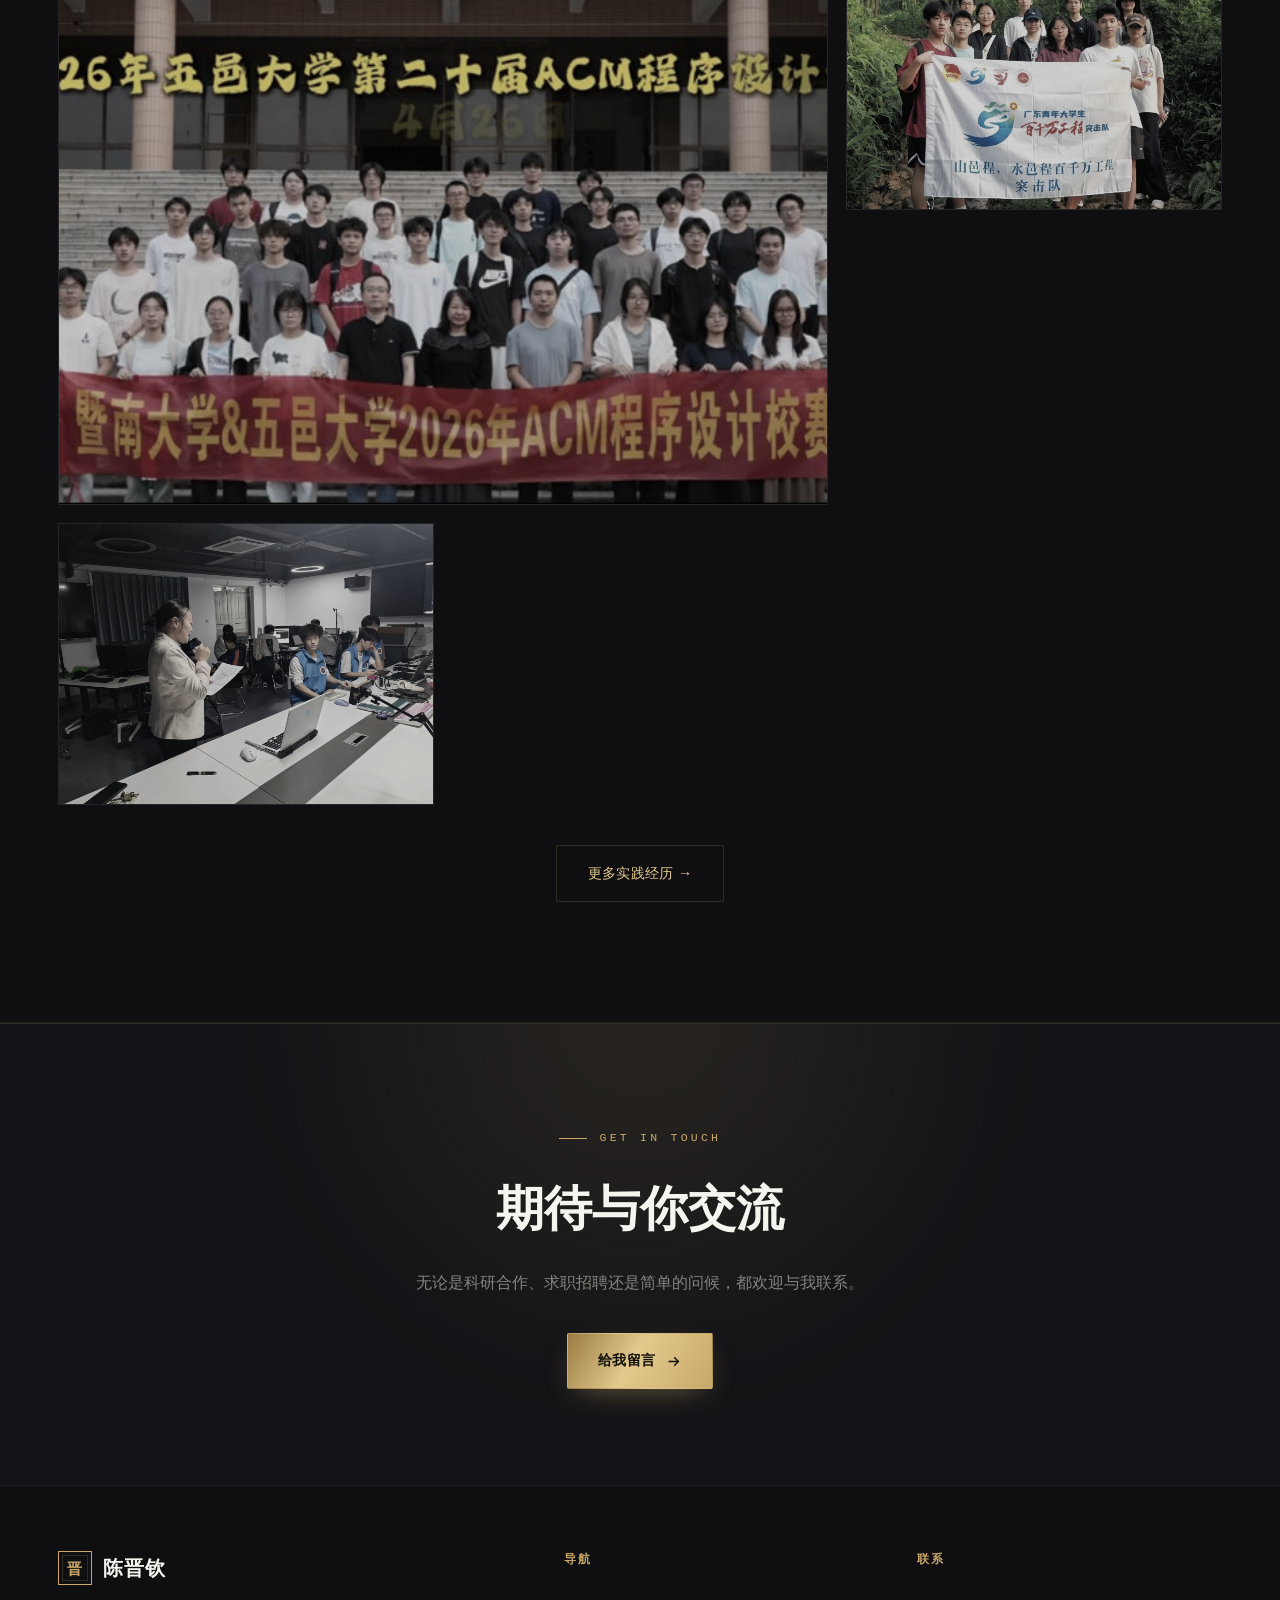
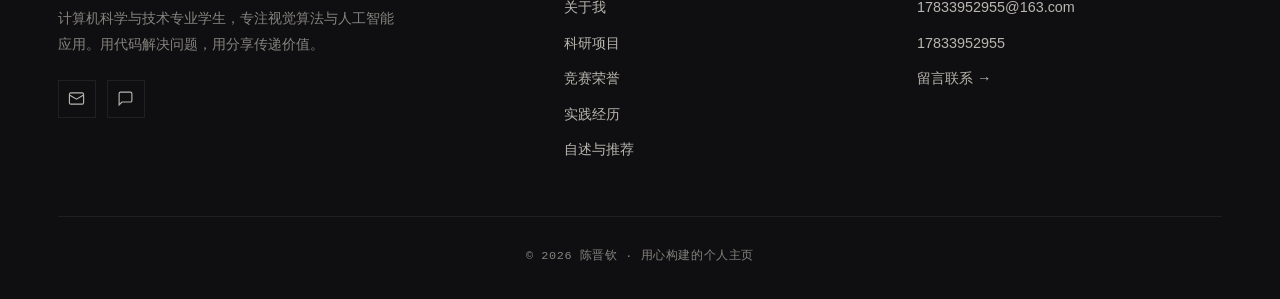
==== commit bb706069: "精简个人陈述为纯自述、首页纯照片、用PPT内容大幅丰富科研项目" ====
--- a/index.html
+++ b/index.html
@@ -56,11 +56,6 @@
         <div class="frame portrait-frame">
           <img class="portrait-img" src="assets/img/portrait.png" alt="陈晋钦肖像">
         </div>
-        <span class="tag-vert">Computer Science · Wuyi University</span>
-        <div class="badge-float">
-          <div class="big">98<span style="font-size:1rem">%+</span></div>
-          <div class="cap">水印提取成功率</div>
-        </div>
       </div>
     </div>
   </div>
--- a/css/style.css
+++ b/css/style.css
@@ -171,21 +171,9 @@
 .portrait .frame::before {
   content: ''; position: absolute; inset: 12px; border: 1px solid var(--line-soft); pointer-events: none;
 }
-.portrait .tag-vert {
-  position: absolute; right: -30px; top: 8px;
-  writing-mode: vertical-rl; text-orientation: mixed;
-  font-family: var(--mono); font-size: .68rem; letter-spacing: .35em;
-  color: var(--muted); text-transform: uppercase; white-space: nowrap;
-}
 .portrait .corner { position: absolute; width: 26px; height: 26px; border-color: var(--gold); }
 .portrait .c1 { top: -1px; left: -1px; border-top: 2px solid; border-left: 2px solid; }
 .portrait .c2 { bottom: -1px; right: -1px; border-bottom: 2px solid; border-right: 2px solid; }
-.badge-float {
-  position: absolute; left: -28px; bottom: 34px; background: var(--surface-2);
-  border: 1px solid var(--line); padding: .85rem 1.2rem; box-shadow: var(--shadow);
-}
-.badge-float .big { font-family: var(--serif); font-size: 1.8rem; color: var(--gold-bright); line-height: 1; }
-.badge-float .cap { font-size: .72rem; color: var(--muted); letter-spacing: .05em; margin-top: .3rem; }
 
 .scroll-cue {
   position: absolute; bottom: 2rem; left: 50%; transform: translateX(-50%); z-index: 3;
@@ -545,3 +533,60 @@
   .photo-gallery, .cert-gallery { grid-template-columns: 1fr; }
   .gallery-item.wide { grid-column: span 1; }
 }
+
+/* ============================================================
+   PROJECT DETAIL (enriched research pages)
+   ============================================================ */
+.project-detail {
+  background: var(--surface); border: 1px solid var(--line-soft);
+  padding: 3.2rem 3.5rem; position: relative; margin-bottom: 0;
+}
+.project-detail::before { content: ''; position: absolute; top: 0; left: 0; width: 100%; height: 2px; background: var(--grad-gold); }
+.pd-head { padding-bottom: 2.2rem; margin-bottom: 2.4rem; border-bottom: 1px solid var(--line-soft); }
+.pd-head h2 { font-family: var(--serif); font-size: clamp(1.6rem, 3vw, 2.4rem); color: var(--white); font-weight: 600; line-height: 1.45; margin: 1rem 0 1.3rem; }
+.pd-meta { display: flex; flex-wrap: wrap; gap: .6rem; }
+.pd-block { margin-bottom: 2.4rem; }
+.pd-block:last-child { margin-bottom: 0; }
+.pd-block h4 {
+  font-family: var(--serif); font-size: 1.3rem; color: var(--white); font-weight: 600;
+  margin-bottom: 1.2rem; display: flex; align-items: center; gap: .9rem;
+}
+.pd-block h4 span::before { content: ''; display: inline-block; width: 4px; height: 1.1em; background: var(--grad-gold); margin-right: .9rem; vertical-align: -.15em; }
+.pd-block p { color: var(--text-soft); font-size: .97rem; line-height: 2.05; margin-bottom: 1rem; }
+.pd-block p strong { color: var(--gold-bright); font-weight: 500; }
+.pd-block .mono { font-family: var(--mono); font-size: .9em; color: var(--gold); background: rgba(201,168,106,.08); padding: .1rem .45rem; border: 1px solid var(--line-soft); }
+
+.pd-steps { margin: 1.5rem 0 2rem; display: flex; flex-direction: column; gap: 1rem; }
+.pd-step { display: flex; gap: 1.3rem; align-items: flex-start; padding: 1.2rem 1.4rem; background: var(--bg); border: 1px solid var(--line-soft); }
+.pd-step .n { width: 34px; height: 34px; flex: 0 0 34px; border: 1px solid var(--line); color: var(--gold); font-family: var(--serif); font-size: 1.1rem; display: grid; place-items: center; }
+.pd-step b { color: var(--white); font-family: var(--serif); font-size: 1.05rem; }
+.pd-step p { margin: .5rem 0 0; font-size: .92rem; }
+
+.result-box {
+  background: linear-gradient(120deg, rgba(201,168,106,.1), rgba(201,168,106,.03));
+  border-left: 3px solid var(--gold); padding: 1.1rem 1.5rem; margin: 1.5rem 0;
+  color: var(--text); font-size: .96rem; letter-spacing: .02em;
+}
+.result-box b { color: var(--gold-bright); font-weight: 600; }
+
+.pd-taggrid { display: grid; grid-template-columns: repeat(auto-fit, minmax(200px, 1fr)); gap: .9rem; margin: 1.5rem 0; }
+.pd-taggrid > div { padding: 1.2rem 1.4rem; background: var(--bg); border: 1px solid var(--line-soft); border-top: 2px solid var(--line); }
+.pd-taggrid b { color: var(--gold-bright); font-family: var(--serif); font-size: 1.1rem; display: block; margin-bottom: .5rem; }
+.pd-taggrid span { color: var(--text-soft); font-size: .9rem; line-height: 1.8; display: block; }
+
+.fig-row { display: grid; grid-template-columns: repeat(2, 1fr); gap: 1.2rem; margin-top: 1.5rem; }
+.fig-row.three { grid-template-columns: repeat(3, 1fr); }
+.fig-card { border: 1px solid var(--line-soft); overflow: hidden; cursor: pointer; background: #eae7df; transition: border-color .35s, transform .35s var(--ease); }
+.fig-card:hover { border-color: var(--gold); transform: translateY(-4px); }
+.fig-card img { width: 100%; height: 200px; object-fit: contain; object-position: center; background: #eae7df; transition: transform .5s var(--ease); padding: .5rem; }
+.fig-card:hover img { transform: scale(1.03); }
+.fig-label { font-family: var(--mono); font-size: .68rem; letter-spacing: .05em; color: var(--text-soft); padding: .7rem 1rem; background: var(--surface); display: flex; justify-content: space-between; align-items: center; gap: 1rem; }
+.fig-label span { color: var(--gold); white-space: nowrap; }
+
+@media (max-width: 960px) {
+  .project-detail { padding: 2.2rem 1.8rem; }
+  .fig-row, .fig-row.three { grid-template-columns: repeat(2, 1fr); }
+}
+@media (max-width: 560px) {
+  .fig-row, .fig-row.three { grid-template-columns: 1fr; }
+}
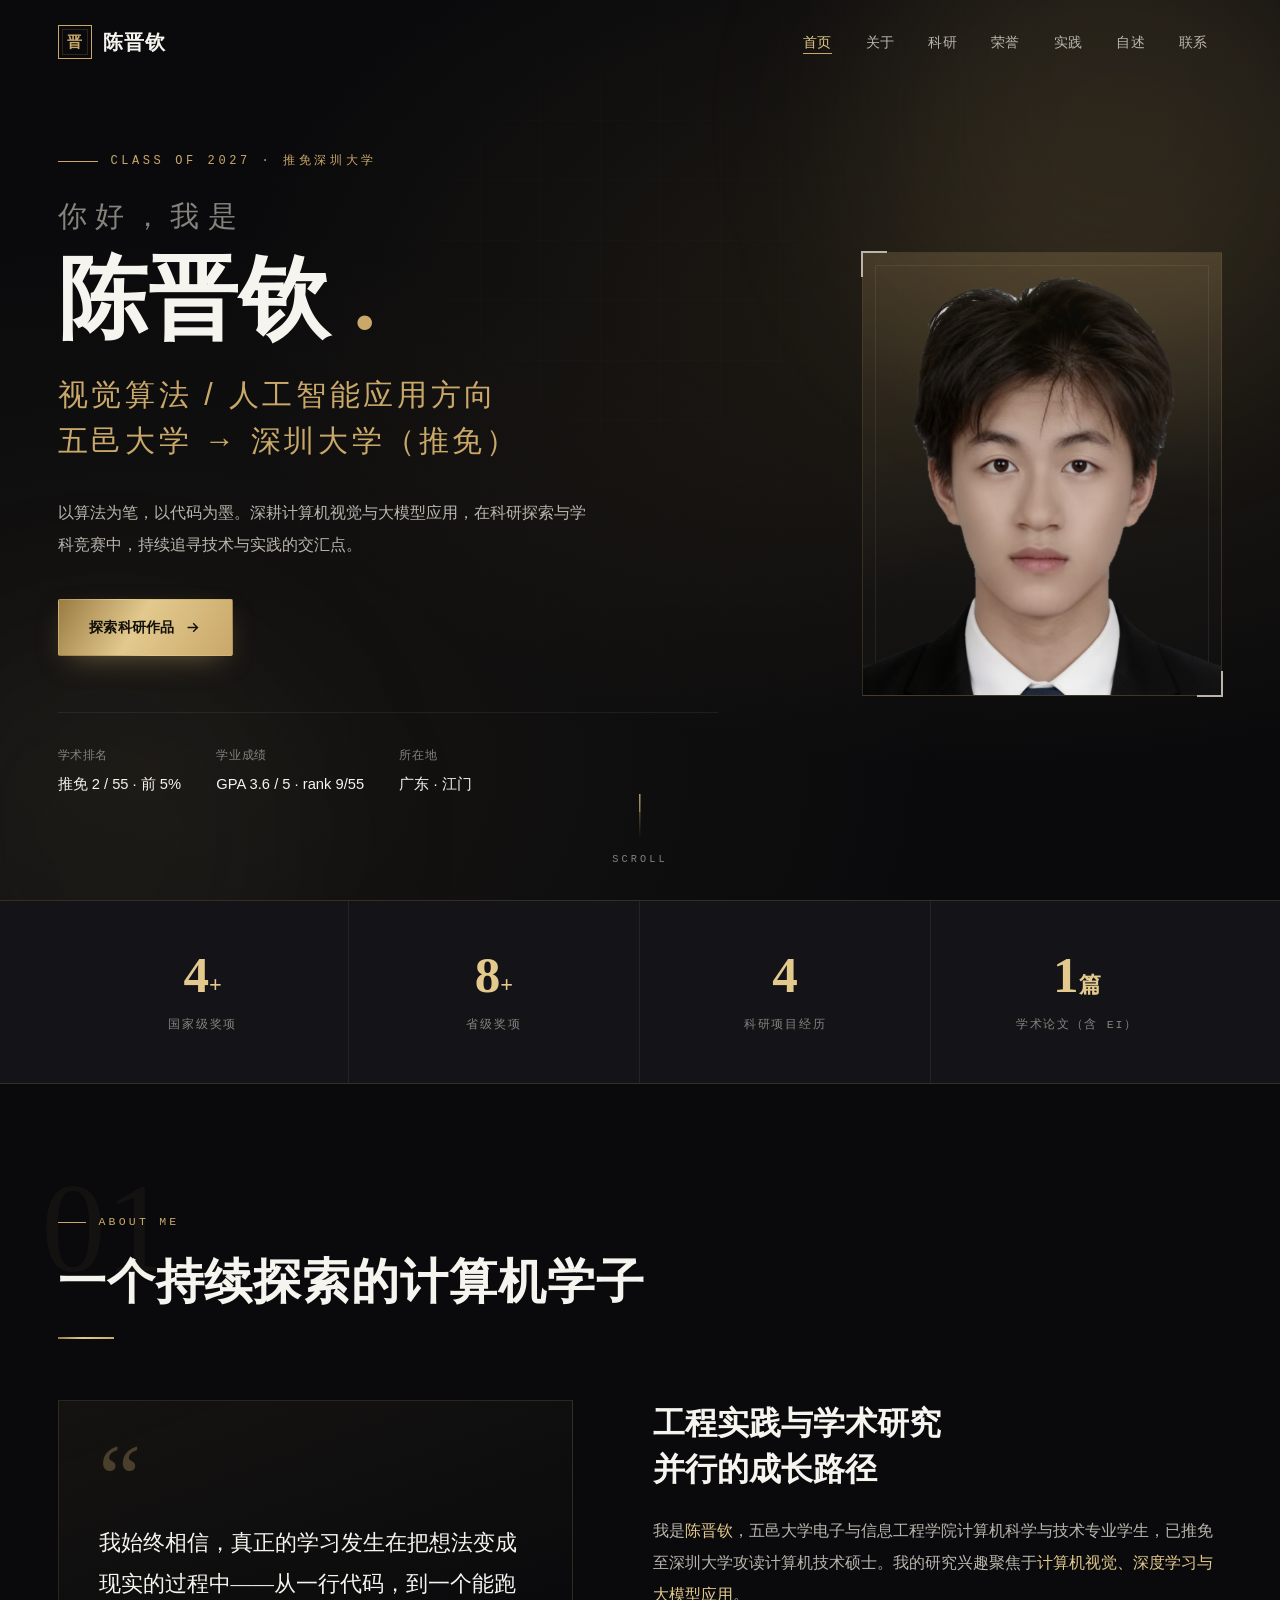
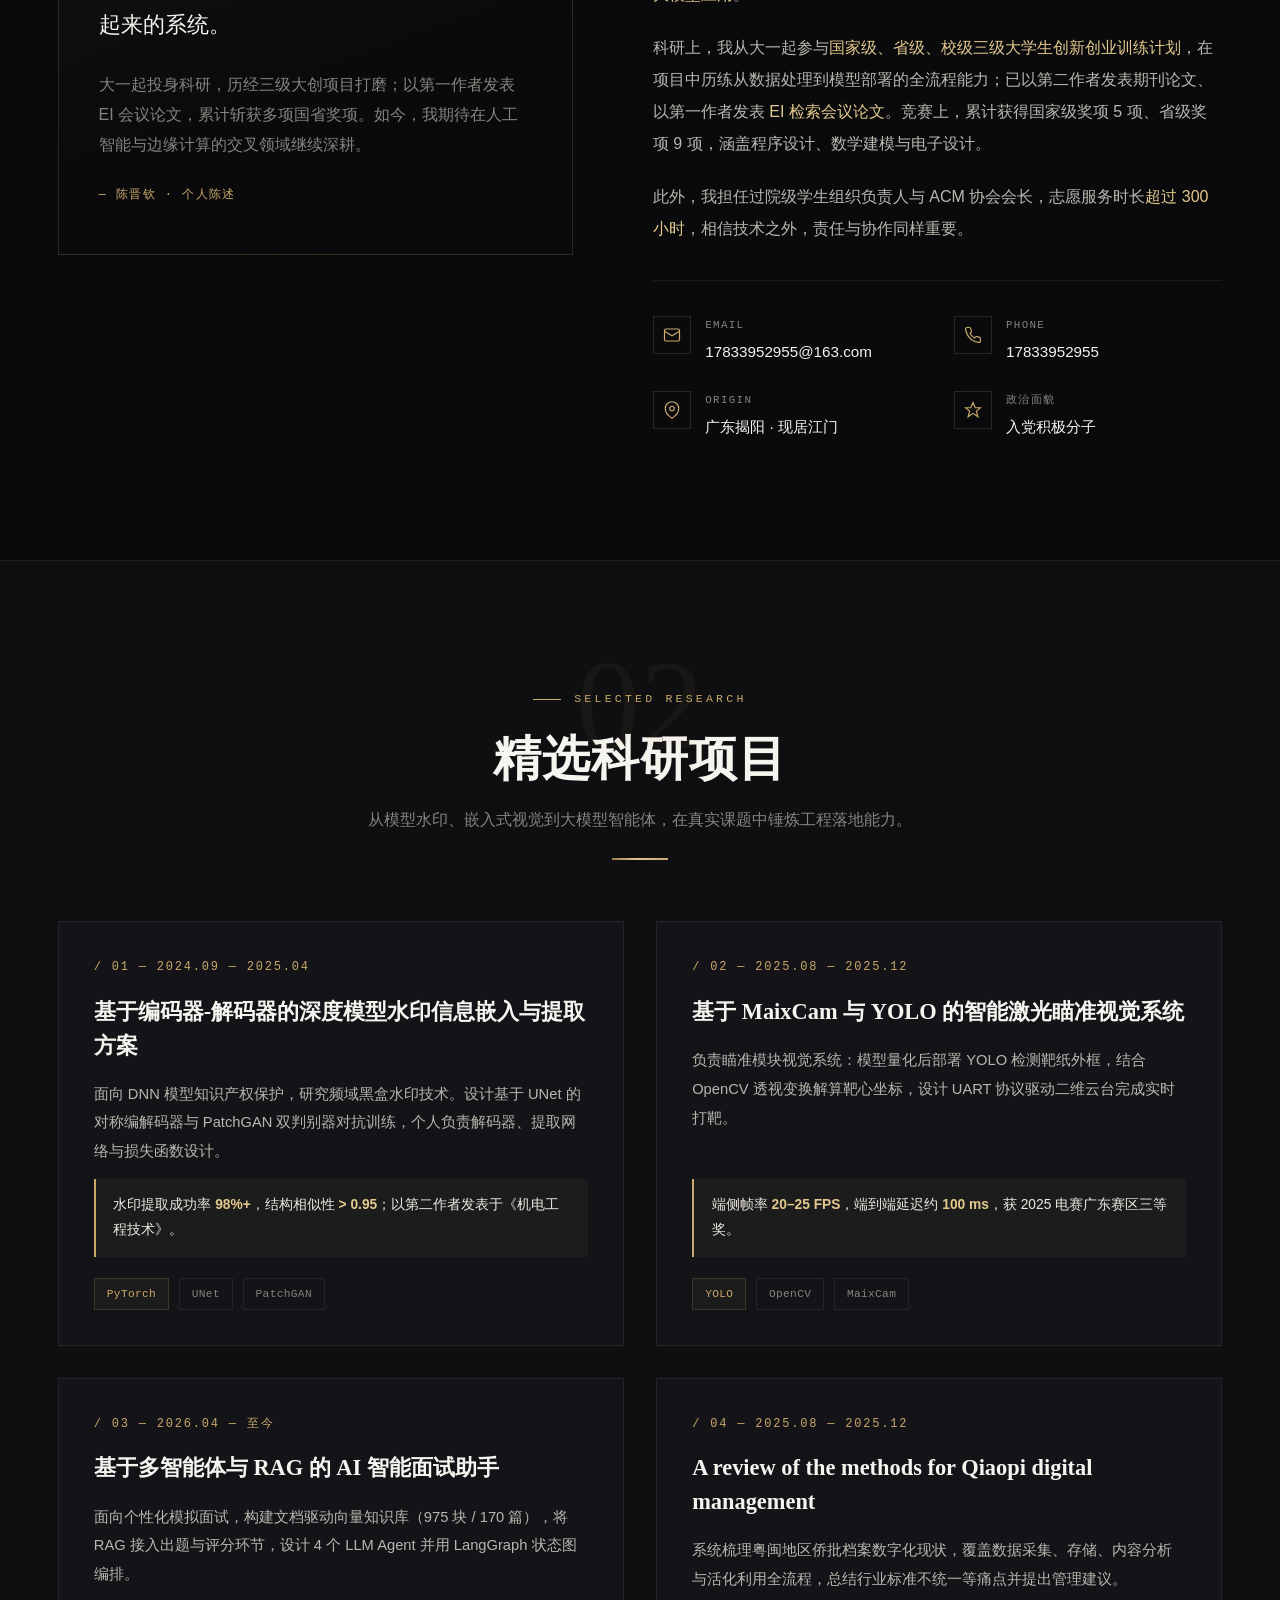
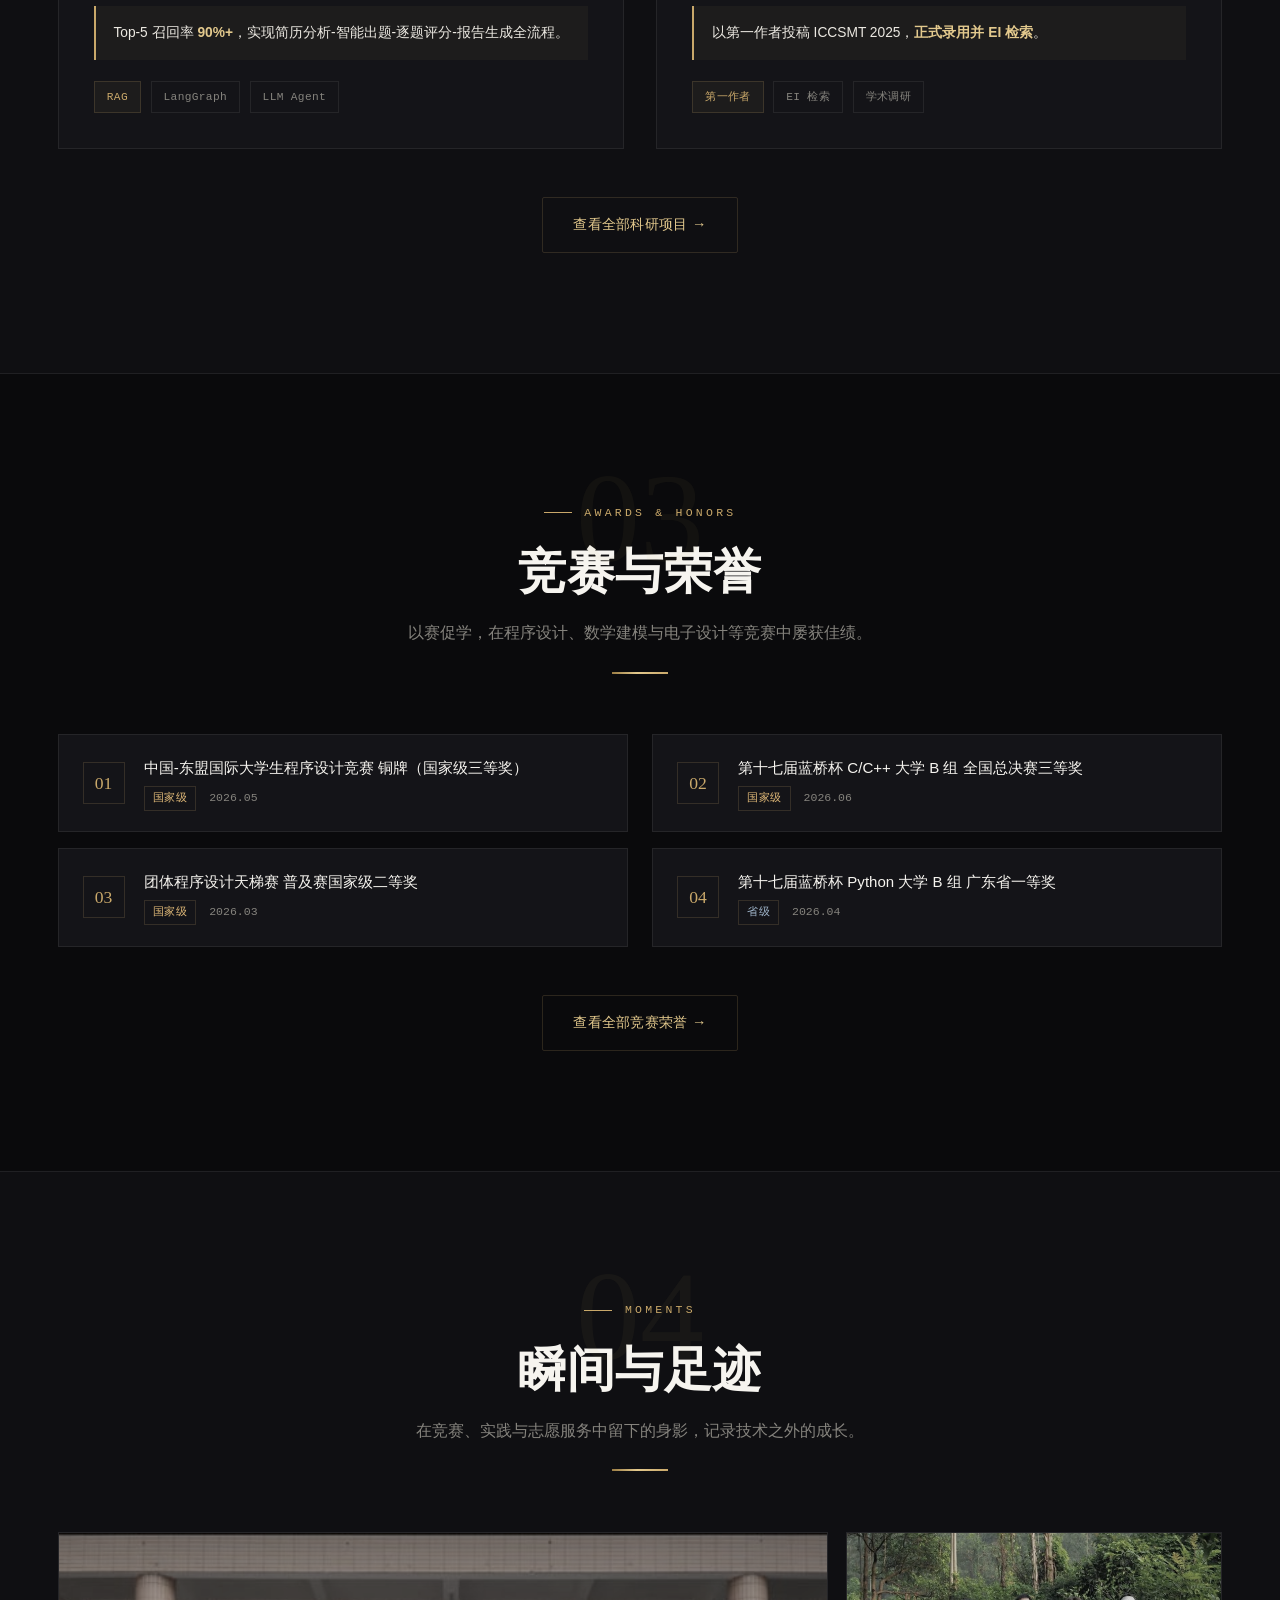
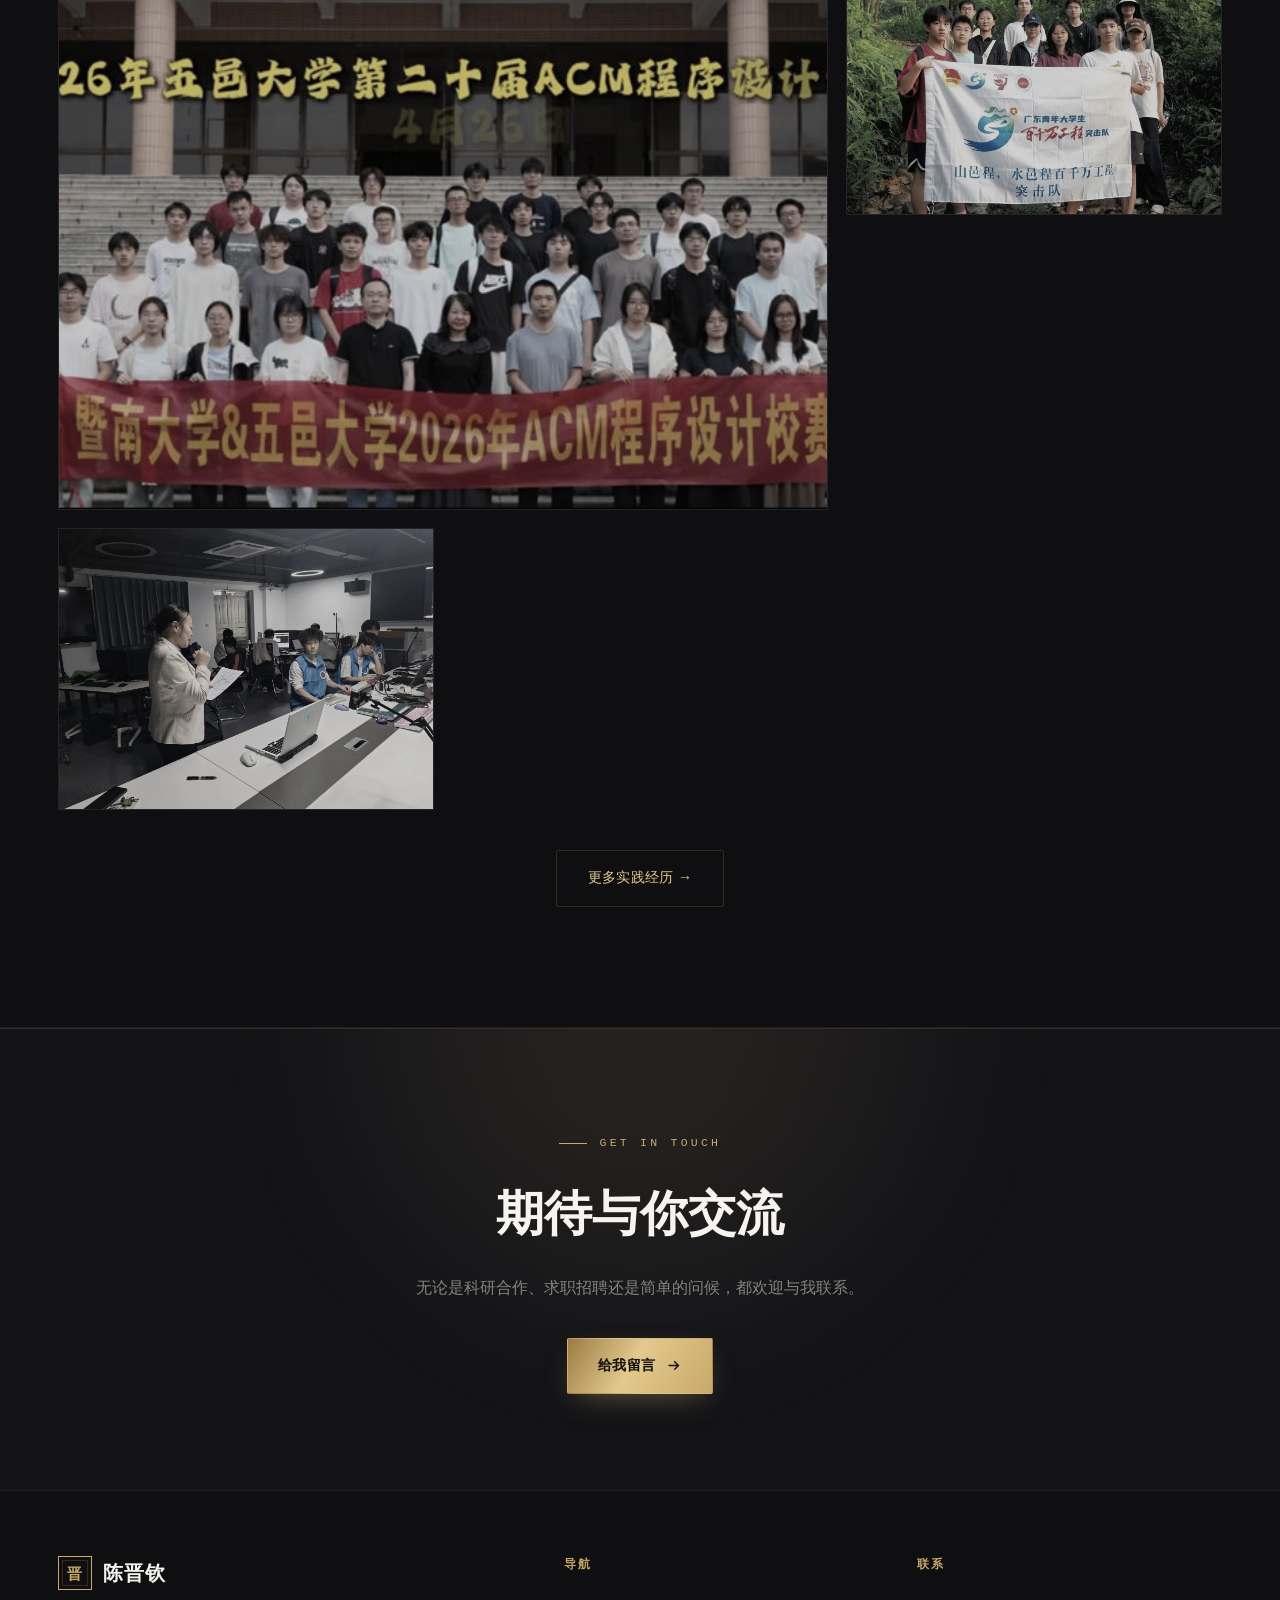
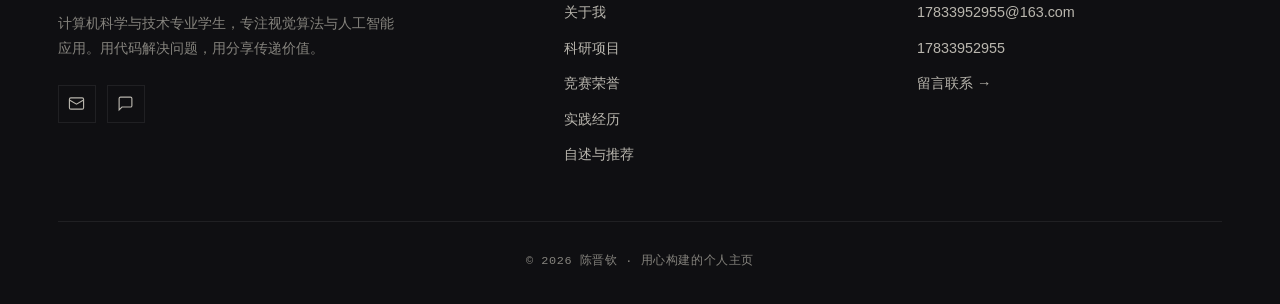
==== commit 4017cc85: "按权威清单修正获奖信息：数学建模省三、补全2项、统一届数与论文标题" ====
--- a/index.html
+++ b/index.html
@@ -147,7 +147,7 @@
       <article class="project-card reveal">
         <div class="project-body">
           <span class="project-index">/ 04 — 2025.08 — 2025.12</span>
-          <h3>A Survey of Qiaopi Digital Management</h3>
+          <h3>A review of the methods for Qiaopi digital management</h3>
           <p>系统梳理粤闽地区侨批档案数字化现状，覆盖数据采集、存储、内容分析与活化利用全流程，总结行业标准不统一等痛点并提出管理建议。</p>
           <div class="result">以第一作者投稿 ICCSMT 2025，<b>正式录用并 EI 检索</b>。</div>
           <div class="tags"><span class="tag gold">第一作者</span><span class="tag">EI 检索</span><span class="tag">学术调研</span></div>
@@ -169,10 +169,10 @@
       <div class="gold-rule"></div>
     </div>
     <div class="awards-grid">
-      <div class="award-item reveal"><div class="award-medal">01</div><div class="award-info"><div class="award-name">中国-东盟国际大学生程序设计竞赛暨 CCPC 邀请赛 铜牌（铜首）</div><div class="award-meta"><span class="level-badge level-national">国家级</span><span>2026.05</span></div></div></div>
-      <div class="award-item reveal"><div class="award-medal">02</div><div class="award-info"><div class="award-name">第十七届蓝桥杯 C++ 组别 全国三等奖</div><div class="award-meta"><span class="level-badge level-national">国家级</span><span>2026.06</span></div></div></div>
-      <div class="award-item reveal"><div class="award-medal">03</div><div class="award-info"><div class="award-name">团体程序设计天梯赛 普及赛个人二等奖</div><div class="award-meta"><span class="level-badge level-national">国家级</span><span>2026.03</span></div></div></div>
-      <div class="award-item reveal"><div class="award-medal">04</div><div class="award-info"><div class="award-name">第十七届蓝桥杯 Python 组别 广东省一等奖</div><div class="award-meta"><span class="level-badge level-provincial">省级</span><span>2026.04</span></div></div></div>
+      <div class="award-item reveal"><div class="award-medal">01</div><div class="award-info"><div class="award-name">中国-东盟国际大学生程序设计竞赛 铜牌（国家级三等奖）</div><div class="award-meta"><span class="level-badge level-national">国家级</span><span>2026.05</span></div></div></div>
+      <div class="award-item reveal"><div class="award-medal">02</div><div class="award-info"><div class="award-name">第十七届蓝桥杯 C/C++ 大学 B 组 全国总决赛三等奖</div><div class="award-meta"><span class="level-badge level-national">国家级</span><span>2026.06</span></div></div></div>
+      <div class="award-item reveal"><div class="award-medal">03</div><div class="award-info"><div class="award-name">团体程序设计天梯赛 普及赛国家级二等奖</div><div class="award-meta"><span class="level-badge level-national">国家级</span><span>2026.03</span></div></div></div>
+      <div class="award-item reveal"><div class="award-medal">04</div><div class="award-info"><div class="award-name">第十七届蓝桥杯 Python 大学 B 组 广东省一等奖</div><div class="award-meta"><span class="level-badge level-provincial">省级</span><span>2026.04</span></div></div></div>
     </div>
     <div style="text-align:center;margin-top:3rem" class="reveal"><a href="awards.html" class="btn btn-line">查看全部竞赛荣誉 →</a></div>
   </div>
